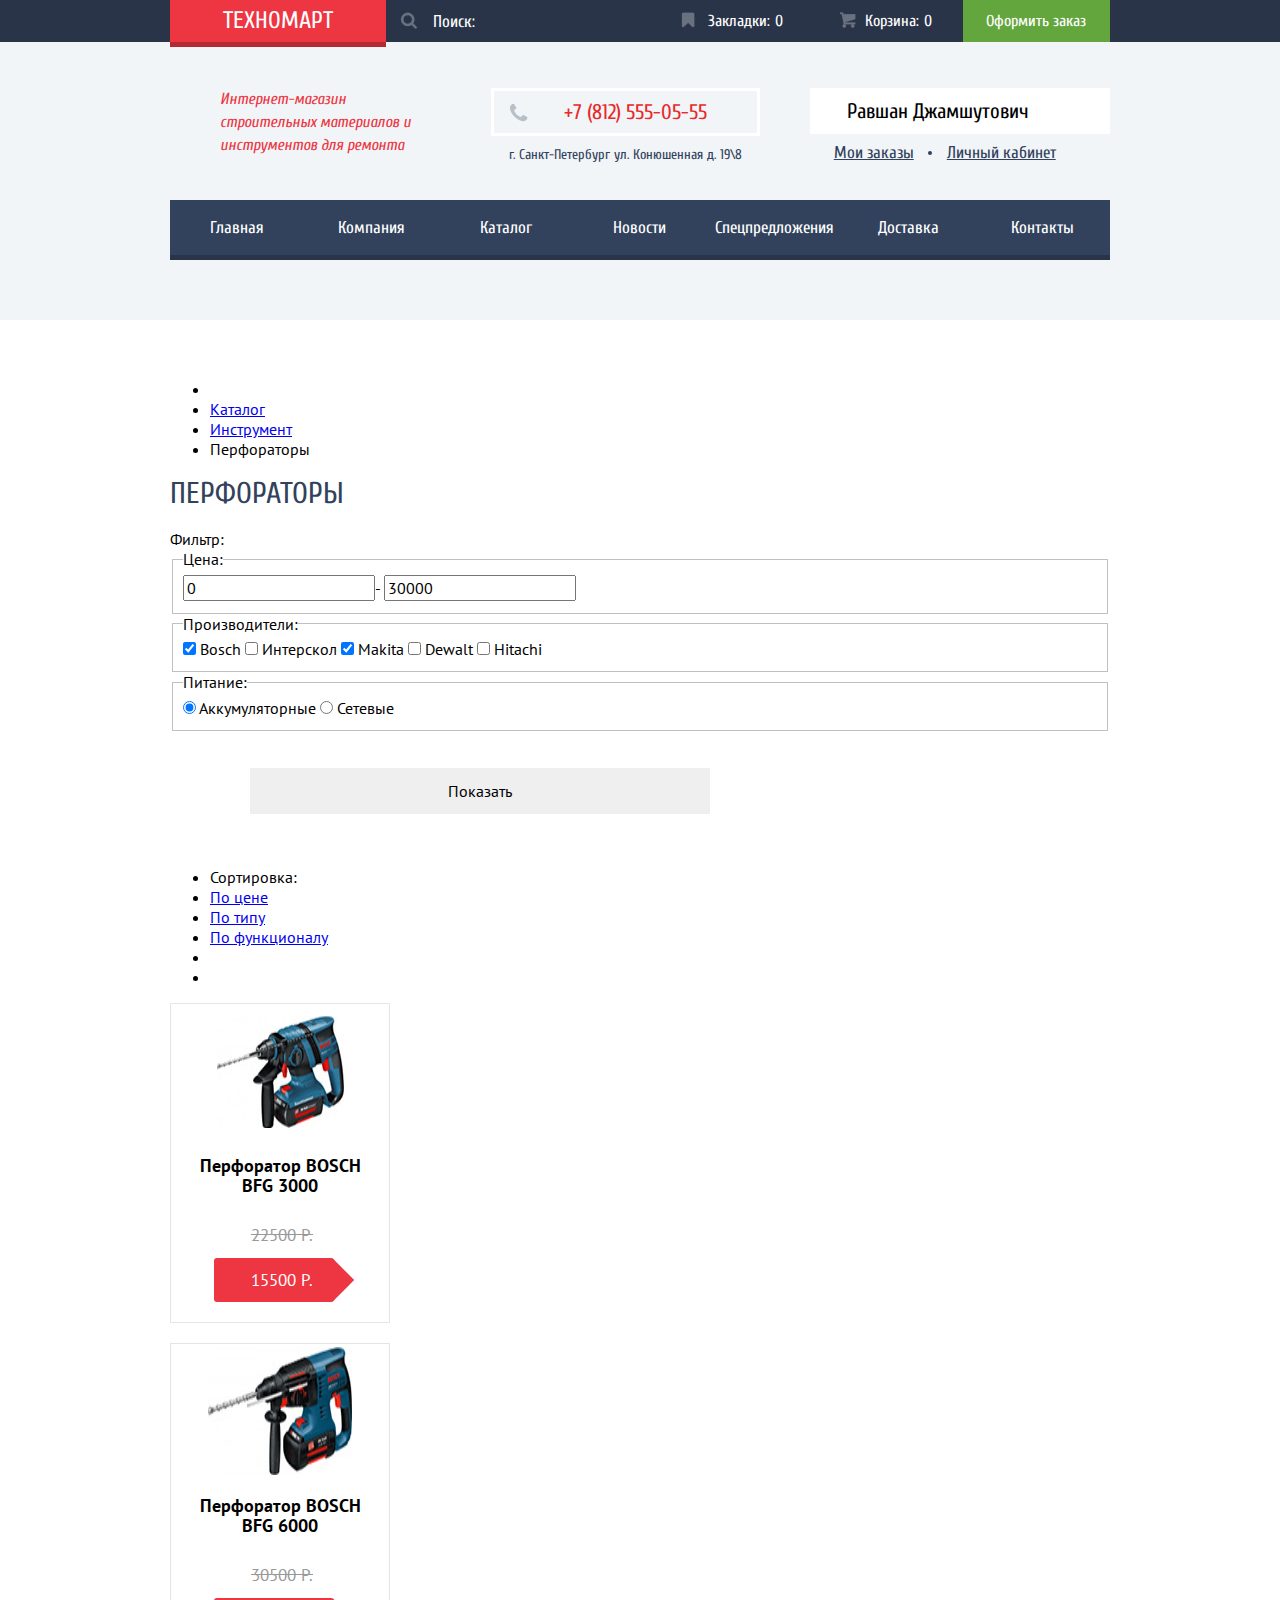
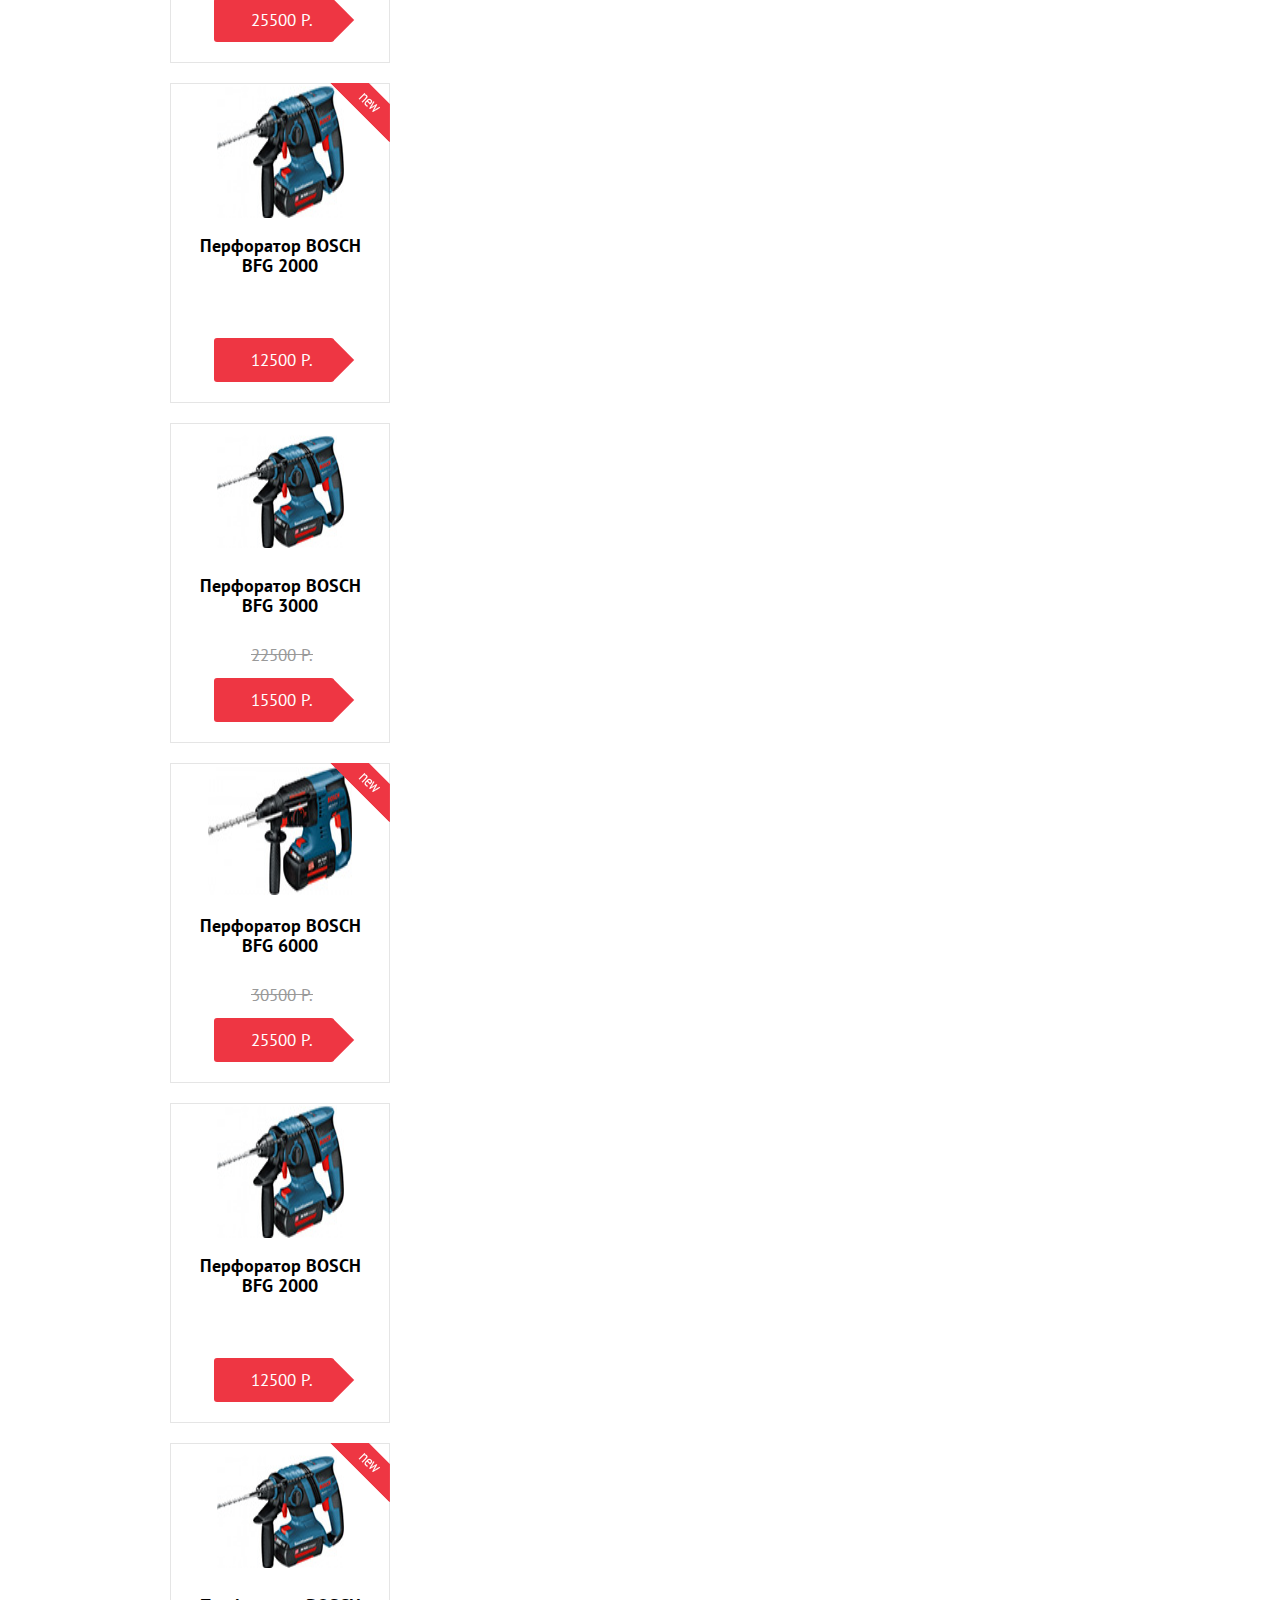
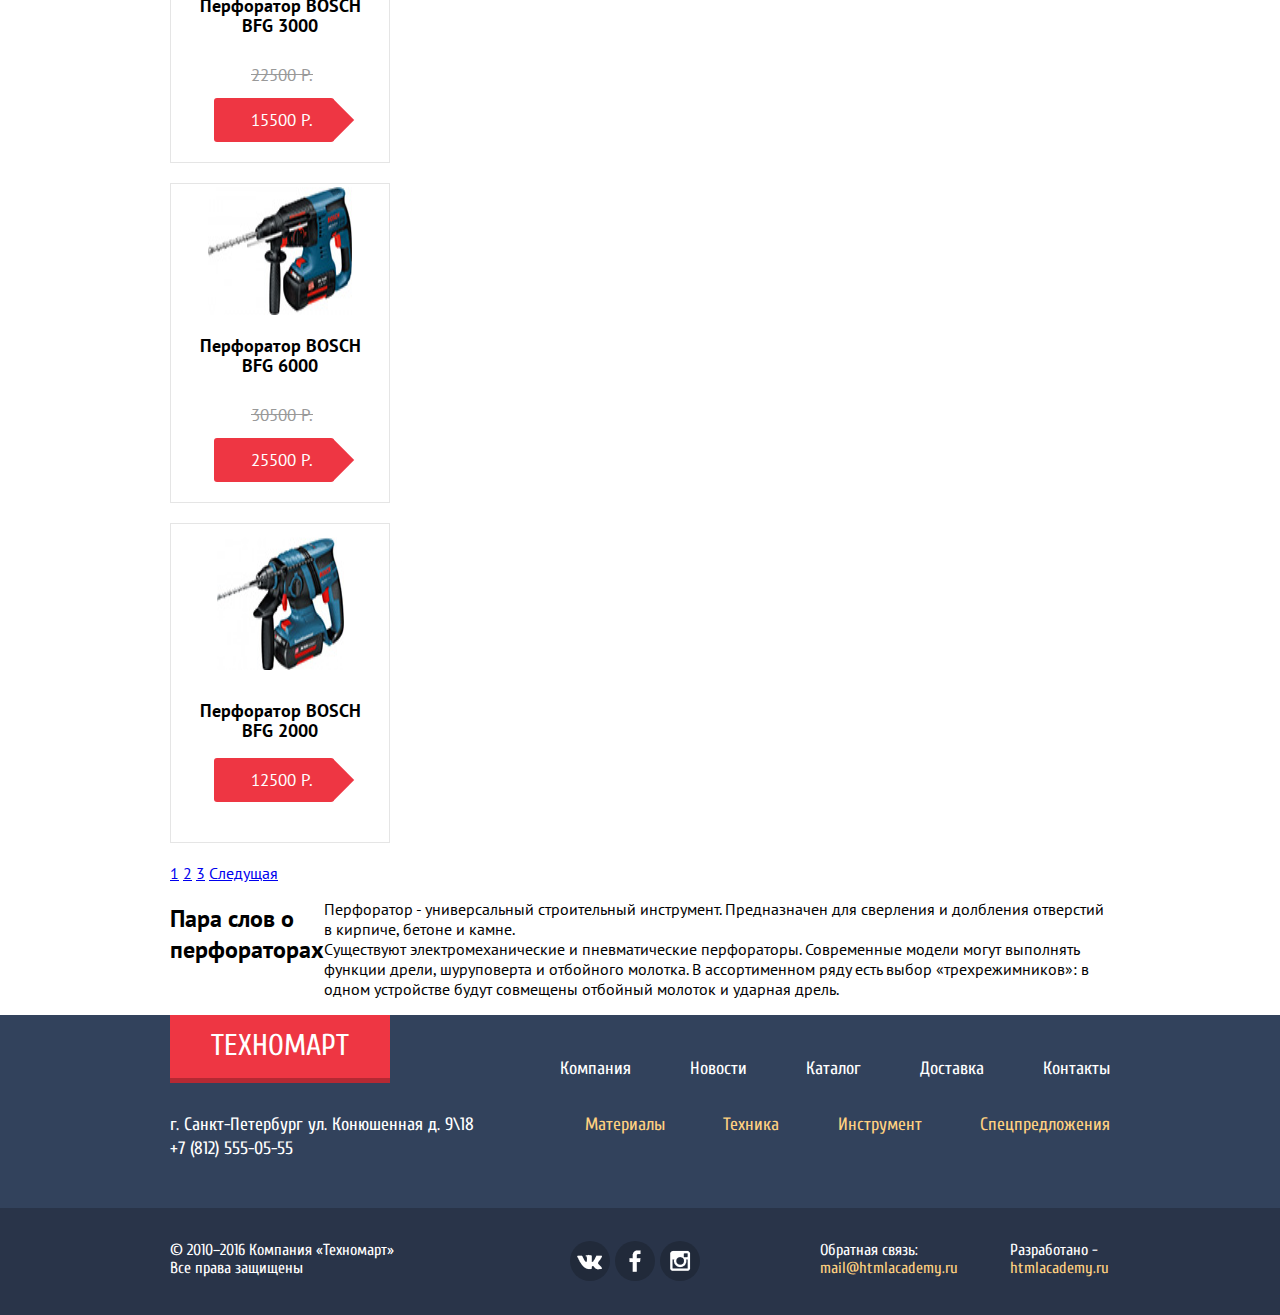
==== catalog.html @ 83dfd4b4 "Сделал галвную" ====
<!DOCTYPE html>
<html lang="ru">
  <head>
    <meta charset="utf-8">
    <title>HTML Academy: Техномарт</title>
    <link href="css/normalize.css" rel="stylesheet">
    <link href="https://fonts.googleapis.com/css?family=Cuprum:400,400i,700|PT+Sans:400,700&subset=cyrillic" rel="stylesheet">
    <link href="css/style.css" rel="stylesheet">
  </head>
  <body>
    <header>
      <section class="header-title">
        <div class="container">
          <div class="shop-logo">
            <a href="#">Техномарт</a>
          </div>
          <form class="search-block" action="https://echo.htmlacademy.ru" method="post">
            <input type="search" name="search" id="search-form" placeholder="Поиск:">
          </form>
            <a href="#" class="header-bookmarks">Закладки:<span>0</span></a>
            <a href="#" class="header-cart">Корзина:<span>0</span></a>
            <a href="#" class="header-checkout">Оформить заказ</a>
        </div>
      </section>
      <section class="header-info">
        <div class="container">
          <div class="header-info-title">
            <p>Интернет-магазин <br> строительных материалов и инструментов для ремонта</p>
          </div>
          <div class="header-contacts">
          <a class="phone" href="#">+7 (812) 555-05-55</a>
          <span class="adress">г. Санкт-Петербург ул. Конюшенная д. 19\8</span>
          </div>
          <div class="entrance-form">
            <div class="user-form">
              <a class="user" href="#">Равшан Джамшутович</a>
              <a class="orders" href="#">Мои заказы</a>
              <a class="cabinet" href="#">Личный кабинет</a>
            </div>
            <a class="exit" href="#"></a>
          </div>
        </div>
      </section>
      <nav class="header-navigation">
        <div class="container">
          <a href="#">Главная</a>
          <a href="#">Компания</a>
          <a href="#">Каталог</a>
          <a href="#">Новости</a>
          <a href="#">Спецпредложения</a>
          <a href="#">Доставка</a>
          <a href="#">Контакты</a>
        </div>
      </nav>
    </header>
    <main class="catalog">
      <div class="container">
        <section class="breadcrumbs">
          <ul>
            <li><a class="bredacrumbs-home" href="#"></a></li>
            <li><a href="#">Каталог</a></li>
            <li><a href="#">Инструмент</a></li>
            <li><a>Перфораторы</a></li>
          </ul>
        </section>
        <h1>Перфораторы</h1>
        <section class="catalog-content">
          <div class="filter">
            <span>Фильтр:</span>
            <form class="filter-form" action="#" method="post">
              <fieldset class="price-filter">
                <legend>Цена:</legend>
                <div class="range-filter">
                  <div class="range-controls">
                    <div class="scale">
                      <div class="bar"></div>
                      <div class="toggle min-toggle"></div>
                      <div class="toggle max-toggle"></div>
                    </div>
                  </div>
                  <div class="price-controls">
                    <input type="text" value="0" class="min-price">-
                    <input type="text" value="30000" class="max-price">
                  </div>
                </div>
              </fieldset>
              <fieldset class="filter-form-vendor">
                <legend>Производители:</legend>
                <input type="checkbox" checked name="vendor" id="bosch" value="bosch">
                <label data-type="checkbox" for="bosch">Bosch</label>
                <input type="checkbox" name="vendor" id="interskol" value="interskol">
                <label data-type="checkbox" for="interskol">Интерскол</label>
                <input type="checkbox" checked name="vendor" id="makita" value="makita">
                <label data-type="checkbox" for="makita">Makita</label>
                <input type="checkbox" name="vendor" id="dewalt" value="dewalt">
                <label data-type="checkbox" for="dewalt">Dewalt</label>
                <input type="checkbox" name="vendor" id="hitachi" value="hitachi">
                <label data-type="checkbox" for="hitachi">Hitachi</label>
              </fieldset>
              <fieldset class="filter-form-power">
                <legend>Питание:</legend>
                <input type="radio" checked name="battery" id="battery" value="battery">
                <label data-type="radio" for="battery">Аккумуляторные</label>
                <input type="radio" name="battery" id="network" value="network">
                <label data-type="radio" for="network">Сетевые</label>
              </fieldset>
                <button type="submit" class="btn-submit">Показать</button>
            </form>
          </div>
          <div class="content-part">
            <ul class="products-filter">
              <li><span>Сортировка:</span></li>
              <li><a class="active" href="#">По цене</a></li>
              <li><a href="#">По типу</a></li>
              <li><a href="#">По функционалу</a></li>
              <li><a class="sort-filter asc active-filter"></a></li>
              <li><a class="sort-filter desc"></a></li>
            </ul>
            <div class="products">
              <article class="product-item">
                <div class="image-wrapper">
                  <img src="img/bfg-3000.jpg" width="127" height="113" alt="Перфоратор BOSCH BFG3000">
                  <div class="product-item-hover">
                    <a class="buy" href="#">Купить</a>
                    <a class="bookmark" href="#">В закладки</a>
                  </div>
                </div>
                <p>Перфоратор BOSCH BFG 3000</p>
                <span class="old-price">22500 р.</span>
                <span class="actual-price">15500 р.</span>
              </article>
              <article class="product-item">
                <div class="image-wrapper">
                  <img src="img/bfg-6000.jpg" width="144" height="128" alt="Перфоратор BOSCH BFG6000">
                  <div class="product-item-hover">
                    <a class="buy" href="#">Купить</a>
                    <a class="bookmark" href="#">В закладки</a>
                  </div>
                </div>
                <p>Перфоратор BOSCH BFG 6000</p>
                <span class="old-price">30500 р.</span>
                <span class="actual-price">25500 р.</span>
              </article>
              <article class="product-item new">
                <div class="image-wrapper">
                  <img src="img/bfg-2000.jpg" width="127" height="133" alt="Перфоратор BOSCH BFG2000">
                  <div class="product-item-hover">
                    <a class="buy" href="#">Купить</a>
                    <a class="bookmark" href="#">В закладки</a>
                  </div>
                </div>
                <p>Перфоратор BOSCH BFG 2000</p>
                <span class="old-price"></span>
                <span class="actual-price">12500 р.</span>
              </article>
              <article class="product-item">
                <div class="image-wrapper">
                  <img src="img/bfg-3000.jpg" width="127" height="113" alt="Перфоратор BOSCH BFG3000">
                  <div class="product-item-hover">
                    <a class="buy" href="#">Купить</a>
                    <a class="bookmark" href="#">В закладки</a>
                  </div>
                </div>
                <p>Перфоратор BOSCH BFG 3000</p>
                <span class="old-price">22500 р.</span>
                <span class="actual-price">15500 р.</span>
              </article>
              <article class="product-item new">
                <div class="image-wrapper">
                  <img src="img/bfg-6000.jpg" width="144" height="128" alt="Перфоратор BOSCH BFG6000">
                  <div class="product-item-hover">
                    <a class="buy" href="#">Купить</a>
                    <a class="bookmark" href="#">В закладки</a>
                  </div>
                </div>
                <p>Перфоратор BOSCH BFG 6000</p>
                <span class="old-price">30500 р.</span>
                <span class="actual-price">25500 р.</span>
              </article>
              <article class="product-item">
                <div class="image-wrapper">
                  <img src="img/bfg-2000.jpg" width="127" height="133" alt="Перфоратор BOSCH BFG2000">
                  <div class="product-item-hover">
                    <a class="buy" href="#">Купить</a>
                    <a class="bookmark" href="#">В закладки</a>
                  </div>
                </div>
                <p>Перфоратор BOSCH BFG 2000</p>
                <span class="old-price"></span>
                <span class="actual-price">12500 р.</span>
              </article>
              <article class="product-item new">
                <div class="image-wrapper">
                  <img src="img/bfg-3000.jpg" width="127" height="113" alt="Перфоратор BOSCH BFG3000">
                  <div class="product-item-hover">
                    <a class="buy" href="#">Купить</a>
                    <a class="bookmark" href="#">В закладки</a>
                  </div>
                </div>
                <p>Перфоратор BOSCH BFG 3000</p>
                <span class="old-price">22500 р.</span>
                <span class="actual-price">15500 р.</span>
              </article>
              <article class="product-item">
                <div class="image-wrapper">
                  <img src="img/bfg-6000.jpg" width="144" height="128" alt="Перфоратор BOSCH BFG6000">
                  <div class="product-item-hover">
                    <a class="buy" href="#">Купить</a>
                    <a class="bookmark" href="#">В закладки</a>
                  </div>
                </div>
                <p>Перфоратор BOSCH BFG 6000</p>
                <span class="old-price">30500 р.</span>
                <span class="actual-price">25500 р.</span>
              </article>
              <article class="product-item">
                <div class="image-wrapper">
                  <img src="img/bfg-2000.jpg" width="127" height="133" alt="Перфоратор BOSCH BFG2000">
                  <div class="product-item-hover">
                    <a class="buy" href="#">Купить</a>
                    <a class="bookmark" href="#">В закладки</a>
                  </div>
                </div>
                <p>Перфоратор BOSCH BFG 2000</p>
                <span class="actual-price">12500 р.</span>
              </article>
            </div>
            <div class="paginator">
              <a href="#" class="page-btn active">1</a>
              <a href="#" class="page-btn">2</a>
              <a href="#" class="page-btn">3</a>
              <a href="#" class="page-btn">Следущая</a>
            </div>
          </div>
        </section>
      </div>
    </main>
    <aside class="perforator-about">
      <div class="container">
        <h2>Пара слов о перфораторах</h2>
        <p>Перфоратор - универсальный строительный инструмент. Предназначен для сверления и долбления отверстий в кирпиче, бетоне и камне.<br>Существуют электромеханические и пневматические перфораторы. Современные модели могут выполнять функции дрели, шуруповерта и отбойного молотка. В ассортименном ряду есть выбор «трехрежимников»: в одном устройстве будут совмещены отбойный молоток и ударная дрель.</p>
      </div>
    </aside>
    <div class="cart-wrapper">
      <div class="cart-wrapper-title">
      <img src="http://placehold.it/150x100" width="150" height="100" alt="Товар добавлен в корзину!">
      <span>Товар добавлен в корзину!</span>
      <a href="#"><img src="http://placehold.it/150x100" width="150" height="100" alt="Закрыть окно"></a>
      </div>
      <div class="cart-wrapper-buttons">
        <a class="cart-checkout" href="#">Оформить заказ</a>
        <a href="#">Продолжить покупки</a>
      </div>
    </div>
    <footer>
      <section class="footer-top">
        <div class="container">
          <div class="footer-top-line">
            <div class="footer-top-logo shop-logo">
              <a href="#">Техномарт</a>
            </div>
            <nav class="footer-nav">
              <div class="footer-nav-list">
                <a class="footer-nav-item" href="#">Компания</a>
                <a class="footer-nav-item" href="#">Новости</a>
                <a class="footer-nav-item" href="#">Каталог</a>
                <a class="footer-nav-item" href="#">Доставка</a>
                <a class="footer-nav-item" href="#">Контакты</a>
              </div>
            </nav>
          </div>
          <div class="footer-top-info">
            <div class="footer-top-info-adress">
              г. Санкт-Петербург ул. Конюшенная д. 9\18<br>+7 (812) 555-05-55
            </div>
            <nav class="footer-top-submenu">
              <div class="footer-top-submenu-list">
                <a class="footer-submenu-item" href="#">Материалы</a>
                <a class="footer-submenu-item" href="#">Техника</a>
                <a class="footer-submenu-item" href="#">Инструмент</a>
                <a class="footer-submenu-item" href="#">Спецпредложения</a>
              </div>
            </nav>
          </div>
        </div>
      </section>
      <section class="footer-bottom">
        <div class="container">
          <div class="footer-bottom-info-wrapper">
            <div class="copyright">
              © 2010–2016 Компания «Техномарт»<br>Все права защищены
            </div>
            <div class="social">
              <a href="http://www.vk.com" class="btn vk-btn"></a>
              <a href="http://www.facebook.com" class="btn fb-btn"></a>
              <a href="http://www.instagram.com" class="btn inst-btn"></a>
            </div>
            <div class="feedback">
              Обратная связь:<br>
              <a href="mailto:mail@htmlacademy.ru">mail@htmlacademy.ru</a>
            </div>
            <div class="developer">
              Разработано -<br>
              <a href="http://www.htmlacademy.ru">htmlacademy.ru</a>
            </div>
          </div>
        </div>
      </section>
    </footer>
  </body>
</html>
---- css/style.css ----
input:focus, textarea:focus {
  outline: none;
}

.new::after {
  position: absolute;
  content: ' ';
  width: 60px;
  height: 59px;
  background-image: url("../img/new-mark.png");
  top: -1px;
  right: -1px;
}

.btn-red {
  border-radius: 3px;
  background-color: #ee3643;
  text-transform: uppercase;
  text-decoration: none;
  font-family: "Cuprum", "Arial", "sans-serif";
  font-size: 14px;
  line-height: 18px;
  color: #ffffff;
}

.btn-red:hover {
  background-color: #ca2c37;
}

.btn-red:active {
  background-color: #ba2732;
}

.container {
  display: flex;
  width: 940px;
  flex-direction: row;
  margin: auto;
  justify-content: flex-start;
}

body {
  font-family: "PT Sans", "Arial", "sans-serif";
  background-color: #ffffff;
  margin: auto;
  width: 100%;
  height: 100%;
  position: relative;
}

header {
  background-color: #f1f5f7;
  font-family: "Cuprum", "Arial", "sans-serif";
  height: 320px;
  color: #ffffff;
  margin-bottom: 59px;
}

.header-title {
  background-color: #293449;
  color: #ffffff;
}

.header-title .container {
  height: 42px;
  margin-bottom: 46px;
  justify-content: flex-start;;
}

.shop-logo {
  display: flex;
  justify-content: center;
  width: 220px;
  background-color: #ee3643;
  text-transform: uppercase;
  align-items: center;
  font-size: 24px;
  line-height: 24px;
  box-shadow: 0 5px 0 #b52933;
}

.shop-logo:hover {
  background-color: #ca2c37;
}

.header-title .search-block {
  width: 270px;
  display: flex;
  align-items: stretch;
  font-size: 17px;
  height: 42px;
}

.header-title .search-block input {
  width: 270px;
  background-color: #293449;
  border: none;
  padding-left: 47px;
  box-shadow: none;
  font-size: 17px;
  font-family: "Cuprum", "Arial", "serif";
  color: #ffffff;
  background-image: url("../img/sprite.png");
  background-repeat: no-repeat;
  background-position: -1px -698px;
}

.search-block input:hover, .header-bookmarks:hover, .header-cart:hover {
  background-color: #212a3a;
}

.search-block input:focus {
  background-color: #ffffff;
  color: #000000;
  outline: none;
  background-image: url("../img/sprite.png");
  background-repeat: no-repeat;
  background-position: -1px -745px;
}

.search-block input:hover {
  background-image: url("../img/sprite.png");
  background-repeat: no-repeat;
  background-position: -1px -792px;
}

.header-title a {
  position: relative;
  padding-top: 12px;
  padding-bottom: 12px;
  text-align: center;
  text-decoration: none;
  color: #ffffff;
}

.header-title a:not(:last-of-type)::before {
  position: absolute;
  content: "";
  background-image: url("../img/sprite.png");
  background-repeat: no-repeat;
  left: 25px;
  opacity: 0.3;
}

.header-title a:not(:last-of-type):hover::before {
  opacity: 1;
}

.header-title a:not(:last-of-type):active::before {
  opacity: 0.5;
}

.header-title a span {
  padding-left: 5px;
}

.header-bookmarks, .header-cart {
  padding-left: 50px;
  padding-right: 30px;
}

.header-bookmarks {
  width: 80px;
}

.header-bookmarks::before {
  width: 14px;
  height: 16px;
  background-position: -15px -173px;
}

.header-cart {
  width: 70px;
}

.header-cart::before {
  width: 17px;
  height: 16px;
  background-position: -15px -127px;
}

.header-checkout {
  cursor: pointer;
  width: 150px;
  background-color: #63a63e;
  color: #ffffff;
}

.header-checkout:hover {
  background-color: #5fbb2d;
}

.header-checkout:active {
  background-color: #518534;
  color: rgba(255, 255, 255, 0.51);
}

.header-bookmarks:active, .header-cart:active {
  background-color: #161d29;
  color: rgba(255, 255, 255, 0.6);
}

.header-info .container {
  height: 112px;
}

.header-info-title {
  width: 300px;
  margin-right: 20px;
}

.header-info-title p {
  margin-left: 50px;
  font-size: 16px;
  line-height: 23px;
  font-style: italic;
  color: #ee3643;
  margin-top: 0;
}

.header-contacts {
  width: 270px;
  display: flex;
  flex-direction: column;
  justify-content: flex-start;
  align-items: center;
  margin-right: 50px;
}

.header-contacts a {
  position: relative;
  text-decoration: none;
  color: #e9292a;
  padding: 12px 50px 12px 70px;
  border: 3px solid #ffffff;
  font-size: 21px;
  line-height: 18px;
  margin-bottom: 10px;
}

.header-contacts a::before {
  position: absolute;
  content: "";
  width: 29px;
  height: 19px;
  left: 15px;
  background-image: url("../img/sprite.png");
  background-repeat: no-repeat;
  background-position: -15px -661px;
}

.header-info .header-contacts span {
  width: 300px;
  color: #32425c;
  font-size: 14px;
  line-height: 17px;
  text-align: center;
}

.entrance-form {
  display: flex;
  justify-content: flex-start;
  align-items: flex-start;
  width: 300px;
  font-size: 21px;
  line-height: 18px;
  text-align: center;
}

.entrance-form .sign-in {
  position: relative;
  width: 50px;
  background-color: #ffffff;
  margin-left: 19px;
  margin-right: 10px;
  text-decoration: none;
  padding:  14px 25px 14px 48px;
  color: #000000;
}

.sign-in::before {
  position: absolute;
  content: "";
  width: 20px;
  height: 17px;
  background-image: url("../img/sprite.png");
  background-repeat: no-repeat;
  left: 15px;
  background-position: -15px -473px;
}

.sign-in:hover::before {
  background-position: -15px -520px;
}

.sign-in:active::before {
  background-position: -15px -473px;
}


.entrance-form .registration {
  width: 150px;
  background-color: #ffffff;
  text-decoration: none;
  padding: 14px 0;
  color: #000000;
}

.entrance-form .user-form {
  display: flex;
  flex-direction: row;
  flex-wrap: wrap;
  width: 255px;
}

.entrance-form .user {
  width: 255px;
  background-color: #ffffff;
  text-decoration: none;
  font-size: 21px;
  line-height: 18px;
  padding: 14px 0;
  margin-bottom: 10px;
  color: #000000;
}

.user-form .orders, .user-form .cabinet {
  width: 50%;
  font-size: 17px;
  line-height: 18px;
  color: #32425c;
  position: relative;
}

.user-form .cabinet::before {
  position: absolute;
  content: '';
  width: 4px;
  height: 4px;
  border-radius: 50%;
  background-color: #32425c;
  top: 40%;
  left: -10px;
}

.entrance-form .exit {
  width: 45px;
  height: 46px;
  background-color: #ffffff;
}

.entrance-form a:hover  {
  color: #ee3643;
}

.user-form .user:hover {
  color: #000000;
}

.entrance-form a:active, .user-form .user:active {
  color: rgba(0, 0, 0, 0.3);
}

.user-form .orders:active, .user-form .cabinet:active {
  color: rgba(50, 66, 92, 0.3);
}

.header-navigation .container {
  height: 55px;
  background-color: #32425c;
  box-shadow: 0 5px 0 #293449;
  align-items: stretch;
}

.header-navigation a{
  text-decoration: none;
  width: inherit;
  color: #ffffff;
  text-align: center;
  font-size: 17px;
  line-height: 17px;
  padding: 19px 0;
}

.header-navigation a:hover{
  background-color: #293449;
}

.header-navigation a:active{
  background-color: #1d2739;
  box-shadow: 0 5px 0 #1d2739;
  color: #ffffff;
  color: rgba(255, 255, 255, 0.5);
}

.item-in-cart, .make-bookmark {
  background-color: #ee3643;
  color: #ffffff;
}

main .container {
  display: block;
}

.categories {
  height: 409px;
  margin-bottom: 54px;
}

.categories-top-line {
  display: flex;
  margin-bottom: 20px;
  justify-content: space-between;
}

.categories-bottom-line {
  display: flex;
  height: 266px;
}

.category-box {
  position: relative;
  display: flex;
  flex-direction: row;
  width: 300px;
  height: 123px;
  align-items: flex-start;
  justify-content: flex-start;
}

.category-box-info {
  display: flex;
  flex-direction: column;
}

.category-box-logo {
  display: flex;
  justify-content: center;
  align-items: center;
  width: 140px;
  height: 123px;
}

.slider-wrapper {
  display: block;
  width: 620px;
  height: 266px;
  overflow: hidden;
  margin-right: 20px;
  position: relative;
}

.slider-wrapper input {
  display: none;
}
.slider-wrapper .slider-control, .slider-wrapper .slider-dot {
  position: absolute;
    z-index: 10;
}

.slider-wrapper .slider-control:hover, .slider-wrapper .slider-dot:hover {
  cursor: pointer;
}

.slider-wrapper .slider-dot {
  right: 295px;
  width: 6px;
  height: 6px;
  border: 2px solid #ffffff;
  border-radius: 50%;
  background-color: #ffffff;
  bottom: 36px;

}

 .slider-dot-1 {
  left: 295px;
}

 .slider-dot-2 {
  right: 295px;
}

.slider-wrapper .slider-control {
  border-bottom: 4px solid #ffffff;
  border-left: 4px solid #ffffff;
  border-radius: 3px;
  border-top: 4px solid transparent;
  border-right: 4px solid transparent;
  width: 30px;
  height: 30px;
}

.slider-control-left {
  transform: rotate(45deg);
  left: 20px;
  top: 45%;
}

.slider-control-right {
  transform: rotate(225deg);
  right: 20px;
  top: 45%;
}


#slide-btn1:checked ~ .slider-dot[for="slide-btn1"],
#slide-btn2:checked ~ .slider-dot[for="slide-btn2"] {
  background-color: #ee3643;
}

#slide-btn1:checked ~ .slider-inner .slider-slides {
  transform: translate(0);
}

#slide-btn2:checked ~ .slider-inner .slider-slides {
  transform: translate(-620px);
}

.sider-inner {
  overflow: hidden;
}

.slider-slides {
  width: 1240px;
  height: 266px;
  transition: transform 0.8s ease;
}

.slide-1 {
  float: left;
  background-image: url("../img/slider-1.jpg");
  width: 620px;
  height: 266px;
}

.slide-2 {
  float: left;
  background-image: url("../img/slider-2.jpg");
  width: 620px;
  height: 266px;
}

.slider-header {
  display: flex;
  flex-direction: column;
  align-items: flex-start;
  height: 105px;
  margin-bottom: 100px;
}

.slider-header span  {
  margin-left: 25px;
  font-size: 18px;
  line-height: 24px;
  color: #ffffff;
}

.slider-header .category-box-title {
  font-family: "Cuprum", "Arial", "sans-serif";
  font-size: 36px;
  font-weight: bold;
  line-height: 30px;
  text-transform: uppercase;
  color: #ffffff;
  margin-top: 27px;
  margin-bottom: 8px;
}

.slider-wrapper a {
  margin-left: 25px;
  padding: 14px 50px;
  border-radius: 3px;
  background-color: #ee3643;
  text-transform: uppercase;
  text-decoration: none;
  font-family: "Cuprum", "Arial", "sans-serif";
  font-size: 14px;
  line-height: 18px;
  color: #ffffff;
}

.category-box-right {
  display: flex;
  flex-direction: column;
  justify-content: space-between;
  width: 300px;
  height: 266px;
}

.materials, .delivery {
  background-color: #f6b22d;
}

.instrument {
  background-color: #4aafde;
}

.technics {
  background-color: #cc79d1;
}

.sale {
  background-color: #85d179;
}

.category-box span {
  font-family: "Cuprum", "Arial", "sans-serif";
  font-size: 24px;
  font-weight: bold;
  margin-top: 18px;
  margin-bottom: 10px;
  margin-left: 22px;
  color: #ffffff;

}

.category-box a {
  font-family: "Cuprum", "Arial", "sans-serif";
  font-size: 14px;
  margin-left: 24px;
  text-decoration: none;
  text-transform: uppercase;
  padding: 14px 0;
  width: 136px;
  text-align: center;
  margin-bottom: 25px;
  border-radius: 3px;
  background-color: rgba(0, 0, 0, 0.1);
  color: #ffffff;
}

.category-box a:hover {
  background-color: rgba(0, 0, 0, 0.2);
}

.category-box a:active {
  background-color: rgba(0, 0, 0, 0.3);
}

.popular-products-title, .popular-vendors-title {
  display: flex;
  align-items: center;
  justify-content: space-between;
  width: 940px;
  height: 90px;
  margin-bottom: 20px;
  background-color: #f7f3ec;
}

.popular-products-title span, .popular-vendors-title span {
  margin-left: 30px;
}

.popular-products-title a, .popular-vendors-title a {
  width: 253px;
  text-align: center;
  padding: 14px 0;
  margin-right: 24px;
}

.popular-vendors-wrapper, .popular-products-wrapper {
  display: flex;
  flex-direction: row;
  justify-content: flex-start;
  align-content: flex-start;
  flex-wrap: wrap;
  width: 940px;
  margin-top: 20px;
}

.product-item {
  position: relative;
  display: flex;
  flex-direction: column;
  align-items: center;
  justify-content: flex-start;
  width: 218px;
  height: 318px;
  border: 1px solid #e5e5e5;
  margin-bottom: 20px;
  margin-right: 20px;
}

.product-item:nth-child(4n) {
  margin-right: 0;
}

.product-item:hover, .vendor-logo:hover {
  box-shadow: 0 10px 25px 0 rgba(0, 0, 0, 0.5);
}

.vendor-logo:active {
  box-shadow: 0 4px 10px 0 rgba(0, 0, 0, 0.5);
}
.vendor-logo:active img {
  opacity: 0.3;
}

.product-item .image-wrapper {
  display: flex;
  flex-direction: column;
  width: 100%;
  height: 159px;
  justify-content: center;
  align-items: center;
}

.product-item-hover {
  display: none;
  flex-direction: column;
  justify-content: flex-start;
  align-items: center;
  height: 83px;
  width: 135px;
  margin-top: 25px;
}

.product-item:hover img {
  display: none;
}

.product-item:hover .product-item-hover {
  display: flex;
}

.product-item-hover a {
  text-align: center;
  text-decoration: none;
  text-transform: uppercase;
  font-size: 14px;
  font-family: "Cuprum", "Arial", "sans-serif";
  border-radius: 3px;
}

.product-item .buy {
  width: 100%;
  background-color: #63a63e;
  color: #ffffff;
  padding-top: 12px;
  padding-bottom: 12px;
  margin-bottom: 8px;
  box-shadow: inset 0 -3px 0 0 #367315;
}

.product-item .bookmark {
  width: 129px;
  background-color: #ffffff;
  color: #32425c;
  padding-top: 9px;
  padding-bottom: 9px;
  border: 3px solid #63a63e;
}

.product-item .buy:hover {
  background-color: #5fbb2d;
}

.product-item .bookmark:hover{
  border-color: #32425c;
}

.product-item .buy:active {
  background-color: #518534;
  box-shadow: none;
}

.product-item .bookmark:active{
  opacity: 0.3;
}

.product-item p {
  height: 39px;
  width: 180px;
  font-family: "PT Sans", "Arial", "sans-serif";
  font-weight: bold;
  font-size: 18px;
  line-height: 20px;
  color: #00000;
  text-align: center;
}

.product-item span {
  padding: 13px 21px 13px 37px;
  font-family: "PT Sans", "Arial", "sans-serif";
  font-size: 17px;
  line-height: 18px;
  align-self: flex-start;
  margin-left: 43px;
  text-transform: uppercase;
  cursor: pointer;
}

.product-item .old-price {
  height: 22px;
  color: #999999;
  text-decoration: line-through;
}

.product-item .actual-price {
  margin-bottom: 20px;
  position: relative;
  background-color: #ee3643;
  border-radius: 3px;
  color: #ffffff;
}

.product-item .actual-price:after{
  position: absolute;
  content: ' ';
  top: 15%;
  right: -14px;
  width: 30px;
  height: 30px;
  background-color: #ee3643;
  transform: rotate(45deg);
}

.popular-vendors-wrapper {
  margin-bottom: 65px;
}

.popular-vendors .vendor-logo {
  display: flex;
  width: 218px;
  height: 143px;
  border: 1px solid #e5e5e5;
  margin-right: 20px;
  margin-bottom: 20px;
}

.vendor-logo a {
  display: flex;
  align-items: center;
  justify-content: center;
  width: 100%;
  height: 100%;
}

.popular-vendors .vendor-logo:nth-child(4n) {
  margin-right: 0;
}

.services {
  background-color: #f2f6f8;
  height: 522px;
}

.services .container {
  display: block;
}

.services-info {
  display: flex;
  flex-direction: column;
  height: 239px;
  width: 100%;
}

.services-info .services-title {
  display: block;
  font-family: "Cuprum", "Arial", "sans-serif";
  font-size: 30px;
  text-transform: uppercase;
  line-height: 24px;
  padding-top: 67px;
  padding-bottom: 36px;
}

.services-info p {
  display: block;
  font-family: "PT Sans", "Arial", "sans-serif";
  font-size: 13px;
  line-height: 24px;
  margin-top: 0;
  margin-bottom: 26px;
  width: 400px;
}

.services-tabs {
  position: relative;

}

.services-tabs .services-tabs-controls {
  display: flex;

  flex-direction: column;
  flex-wrap: wrap;
  width: 940px;
  height: 282px;
}

.services-tabs::after {
  position: absolute;
  content: ' ';
  top: -25px;
  left: 230px;
  width: 10px;
  height: 272px;
  background-image: url("../img/vertical-shadow-line.png");
}
.services-tabs input, .tab-content {
  display: none;
}

.services-tabs label {
  padding: 20px 0 20px 14px;
  position: relative;
  list-style-type: none;
  font-family: "Cuprum", "Arial", "sans-serif";
  font-weight: bold;
  font-size: 21px;
  line-height: 30px;
  color: #ffffff;
  width: 226px;
  background-color: #32425c;
}
.services-tabs label:not(:last-of-type) {
  margin-bottom: 2px;
}

.services-tabs label:not(:last-of-type)::after {
  position: absolute;
  content: ' ';
  bottom: -2px;
  left: 0;
  width: 240px;
  height: 2px;
  background-image: url("../img/horizontal-border.jpg");
}

.services-tabs label:hover {
cursor: pointer;
background-color: #293449;
}

#tab-delivery:checked ~ label[for="tab-delivery"],
#tab-warranty:checked ~ label[for="tab-warranty"],
#tab-credit:checked ~ label[for="tab-credit"] {
  cursor: pointer;
  background-color: #ffffff;
  color: #32425c;
}

#tab-delivery:checked ~ .delivery-tab,
#tab-warranty:checked ~ .warranty-tab,
#tab-credit:checked ~ .credit-tab {
  display: flex;
  flex-direction: column;
  position: relative;
  height: 284px;
  width: 620px;
  margin-left: 80px;
}

.tab-content span {
  font-family: "Cuprum", "Arial", "sans-serif";
  font-size: 36px;
  line-height: 24px;
  color: #32425c;
  text-transform: uppercase;
  margin-bottom: 32px;
}

.tab-content p {
  font-family: "PT Sans", "Arial", "sans-serif";
  font-size:  13px;
  line-height: 24px;
}

.tab-content::after {
  position: absolute;
  content: ' ';
  right: -10px;
  top: 0;
}

.delivery-tab::after {
  background-image: url("../img/delivery-car.png");
  width: 468px;
  height: 261px;
}

.warranty-tab::after {
  background-image: url("../img/gurantee-medal.png");
  width: 389px;
  height: 283px;
}

.credit-tab::after {
  background-image: url("../img/credit.png");
  width: 465px;
  height: 285px;
}

.credit-tab a {
  padding: 14px 0;
  width: 195px;
  text-align: center;
  margin-top: 32px;
}

.about-us .container {
  display: flex;
  flex-direction: row;
  align-items: flex-start;
  margin-top: 78px;
  margin-bottom: 87px;
  min-height: 378px;
}

.about-company {
  width: 560px;
  margin-right: 80px;
  display: flex;
  flex-direction: column;
  justify-content: flex-start;
  align-items: flex-start;
}

.contacts {
  width: 300px;
  display: flex;
  flex-direction: column;
  justify-content: flex-start;
  align-items: flex-start;
}

.about-company span, .contacts span {
  font-family: "Cuprum", "Arial", "sans-serif";
  font-size:  30px;
  line-height: 30px;
  text-transform: uppercase;
  margin-bottom: 35px;
}

.about-company p, .contacts p {
  font-family: "PT Sans", "Arial", "sans-serif";
  font-size:  13px;
  line-height: 24px;
  margin-bottom: 35px;
  margin-top: 0;
}

.about-company p:last-of-type {
  margin-bottom: 26px;
}

.about-company ul {
  margin-top: 0;
  list-style: none;
  padding-left: 0;
  font-family: "Cuprum", "Arial", "sans-serif";
  font-size: 18px;
  line-height: 18px;
  margin-bottom: 33px;
}

.about-company li {
  position: relative;
  padding-left: 35px;
}

.about-company li:not(:last-of-type) {
  margin-bottom: 17px;
}

.about-company li::before {
  position: absolute;
  content: ' ';
  top: 50%;
  left: 0;
  width: 25px;
  height: 2px;
  background-color: #fb565a;
}

.about-us .about-company-btn {
  width: 220px;
  padding: 13px 0;
  text-align: center;
  margin-top: 0;
}

.contacts .map {
  margin-bottom: 38px;
  height: 158px;
}

.map label:hover, .feedback-btn:hover, .close-cross:hover {
  cursor: pointer;
}

.contacts .feedback-btn{
  align-self: stretch;
  padding: 13px 0;
  text-align: center;
}

input[name="write-us"], input[name="interactive-map"] {
  display: none;
}

#feedback-btn:checked ~ .feedback-wrapper {
  display: block;
  position: fixed;
  width: 620px;
  height: 430px;
  top: 0;
  right: 0;
  bottom: 0;
  left: 0;
  margin: auto;
}

.feedback-wrapper {
  box-shadow: 0 20px 40px 0 rgba(0, 0, 0, 0.75),
              0 13px 0 0 #ee3643 inset;
  background-color: #ffffff;
  z-index: 99;
}

.feedback-wrapper form {
  width: 620px;
  display: flex;
  flex-direction: column;
  margin-top: 54px;

}

.feedback-wrapper .form-top-line, .feedback-wrapper .form-bottom-line {
  display: flex;
  flex-wrap: wrap;
  width: 460px;
  margin: 0 80px 0 80px;
}

.feedback-wrapper form label {
  font-family: "Cuprum", "Arial", "sans-serif";
  font-size: 18px;
  line-height: 18px;
  padding-bottom: 10px;
}

.feedback-wrapper input, .feedback-wrapper textarea {
  border: 2px solid #dcd7de;
  border-radius: 3px;
  box-shadow: none;
}

.form-top-line label {
  width: 220px;
}

.form-top-line input:not(:last-of-type),
.form-top-line label:not(:last-of-type) {
  margin-right: 20px;
}

.form-top-line input {
  height: 38px;
  width: 204px;
  margin-bottom: 20px;
  font-family: "PT Sans", "Arial", "sans-serif";
  font-size: 13px;
  line-height: 18px;
  padding-left: 10px;
}

.feedback-wrapper textarea {
  min-height: 104px;
  font-family: "PT Sans", "Arial", "sans-serif";
  font-size: 13px;
  line-height: 18px;
  padding-top: 10px;
  padding: 10px;
  margin-bottom: 38px;
}

.form-bottom-line textarea, .form-bottom-line label {
  width: 100%;
}

form .button-area {
  width: 100%;
  height: 112px;
  background-color: #f1f1f1;
}

form button {
  margin: 37px 80px 37px 80px;
  width: 460px;
  border: none;
  padding: 13px 0;
}

#interactive-map:checked ~ .map-wrapper {
  display: block;
  position: fixed;
  width: 940px;
  height: 446px;
  top: 0;
  right: 0;
  bottom: 0;
  left: 0;
  margin: auto;
}

.map-wrapper {
  box-shadow: 0 0 16px 8px rgba(0, 0, 0, 0.5);
  z-index: 99;
}

.close-cross {
  position: absolute;
  top: 10px;
  right: 10px;
  width: 21px;
  height: 21px;
  background-image: url("../img/sprite.png");
  background-position: -5px -1034px;
}

.feedback-wrapper .close-cross {
  top: 16px;
}

footer {
  background-color: #32425c;
  font-family: "Cuprum", "Arial", "sans-serif";
  color: #ffffff;
  height: 300px;
  font-size: 18px;
  line-height: 24px;
}

.footer-top .container {
  height: 193px;
  flex-wrap: wrap;
  align-items: flex-start;
}

.footer-top-line {
  display: flex;
  height: 63px;
}

.footer-top-logo a {
  font-size: 30px;
  line-height: 30px;
  text-decoration: none;
  text-align: center;
  color: #ffffff;
  padding: 17px 0;
}

.footer-nav-list {
  display: flex;
  justify-content: space-between;
  width: 550px;
  margin-left: 170px;
}

.footer-nav-list a {
  margin-top: 42px;
  text-decoration: none;
  color: #ffffff;
}

.footer-top-info {
  display: flex;
  margin-top: 35px;
  height: 95px;
}

.footer-top-info-adress {
  width: 415px;
}

.footer-top-submenu-list {
  display: flex;
  justify-content: space-between;
  width: 525px;
}

.footer-top-submenu-list a {
  text-decoration: none;
  color: #ffd180;
}

.footer-nav-list a:hover, .footer-top-submenu-list a:hover {
  text-decoration: underline;
}

.footer-nav-list a:active {
  text-decoration: none;
  color: rgba(255, 255, 255, 0.5);
}

.footer-top-submenu-list a:active {
  text-decoration: none;
  color: rgba(255, 209, 128, 0.5);
}

.footer-bottom {
  background-color: #293449;
  height: 107px;
  font-size: 16px;
  line-height: 18px;
}

.footer-bottom .container {
  align-items: center;
  height: 100%;
}

.footer-bottom-info-wrapper {
  display: flex;
}

.footer-bottom .copyright {
  display: flex;
  width: 250px;
  margin-right: 150px;
}

.footer-bottom .social {
  display: flex;
  width: 150px;
  margin-right: 100px;
}

.footer-bottom .social a {
  width: 40px;
  height: 40px;
  background-color: #212a3a;
  border-radius: 50%;
  margin-right:5px;
  background-image: url("../img/sprite.png");
  background-repeat: no-repeat;
}

.social .vk-btn {
  background-position: -8px -985px;
}

.social .fb-btn {
  background-position: -1px -66px;
}

.social .inst-btn {
  background-position: -5px -938px;
}

.footer-bottom .social a:hover, .footer-bottom .social a:active {
  background-color: #ee3643;
}

.footer-bottom .feedback, .footer-bottom .developer {
  width: 150px;
}

.footer-bottom .developer {
  padding-left: 40px;
}

.footer-bottom .feedback a, .footer-bottom .developer a {
  text-decoration: none;
  color: #ffd180;
}

.footer-bottom .feedback a:hover, .footer-bottom .developer a:hover {
  text-decoration: underline;
}

.footer-bottom .feedback a:active, .footer-bottom .developer a:active {
  text-decoration: none;
  color: #ee3643;
}

.feedback-wrapper, .map-wrapper, .cart-wrapper {
  display: none;
}

h1, .popular {
  font-family: "Cuprum", "Arial", "sans-serif";
  font-size: 30px;
  font-weight: normal;
  line-height: 30px;
  color: #32425c;
  text-transform: uppercase;
}
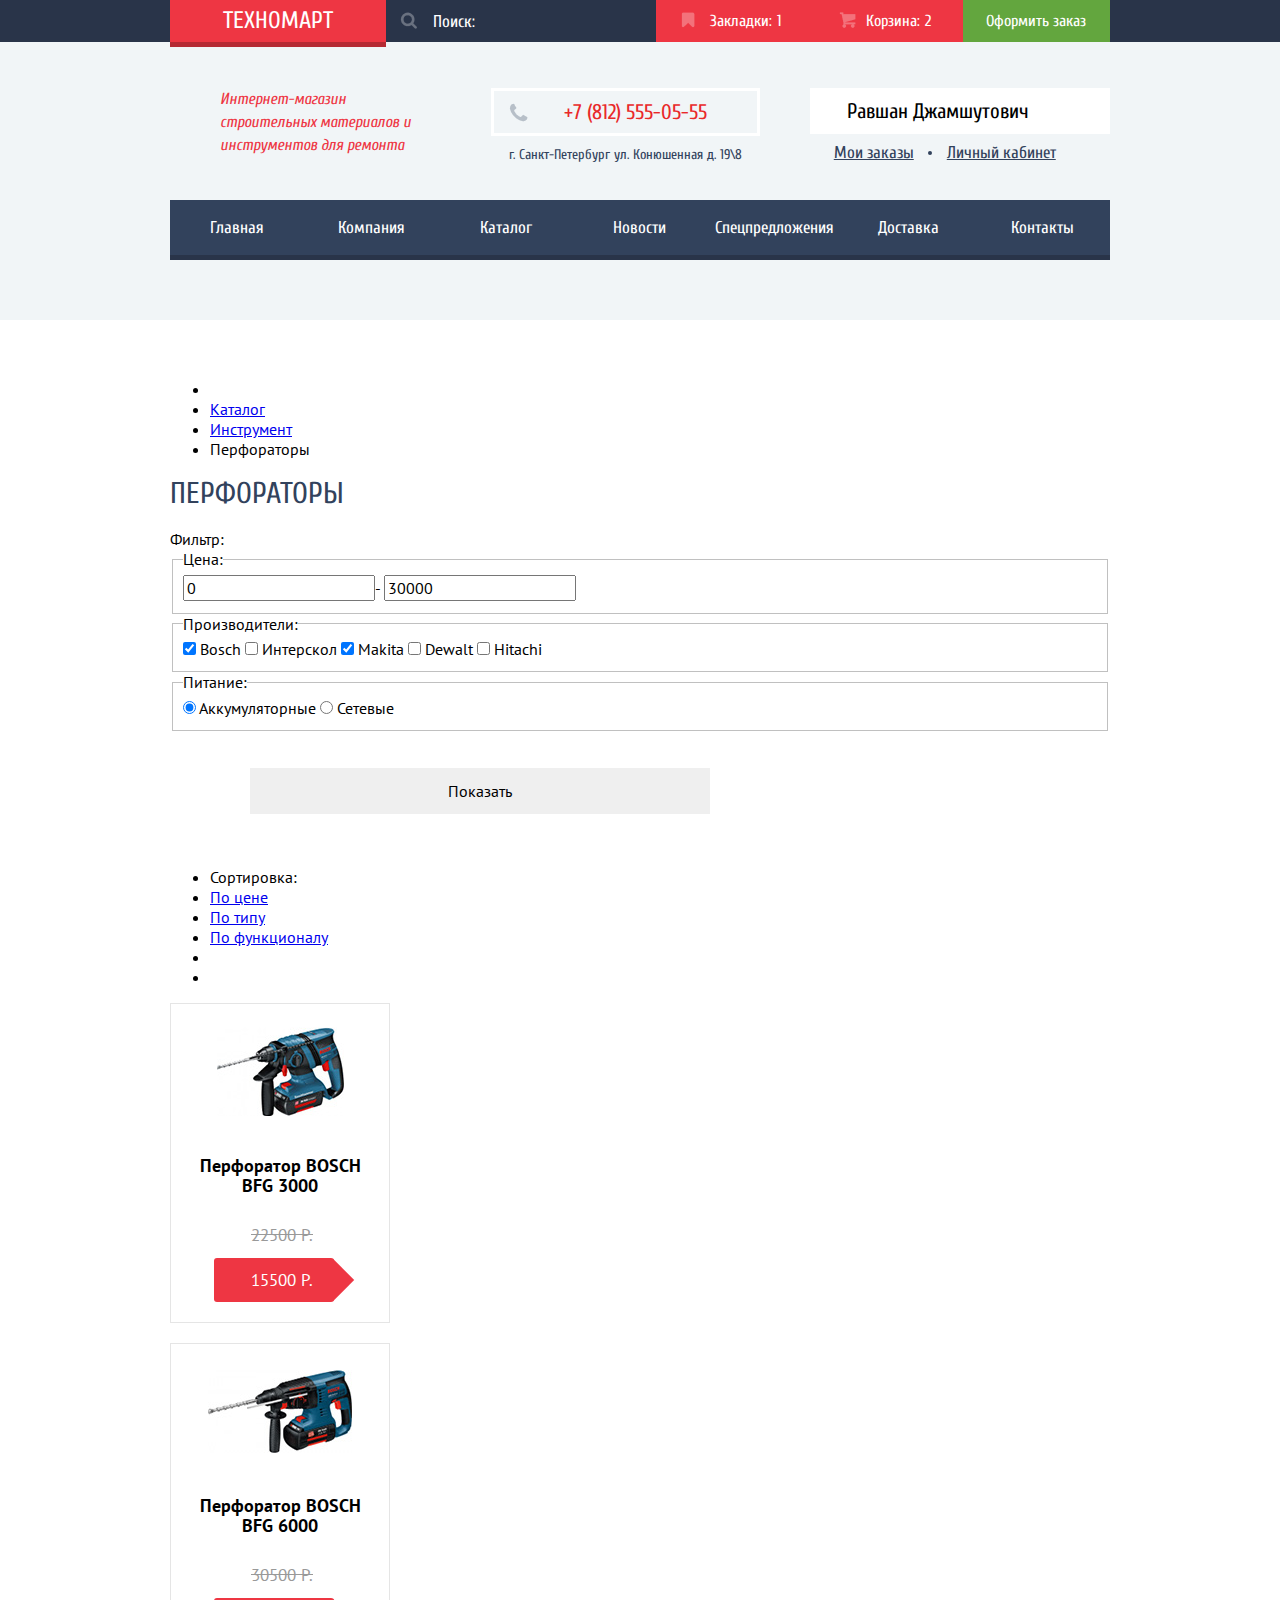
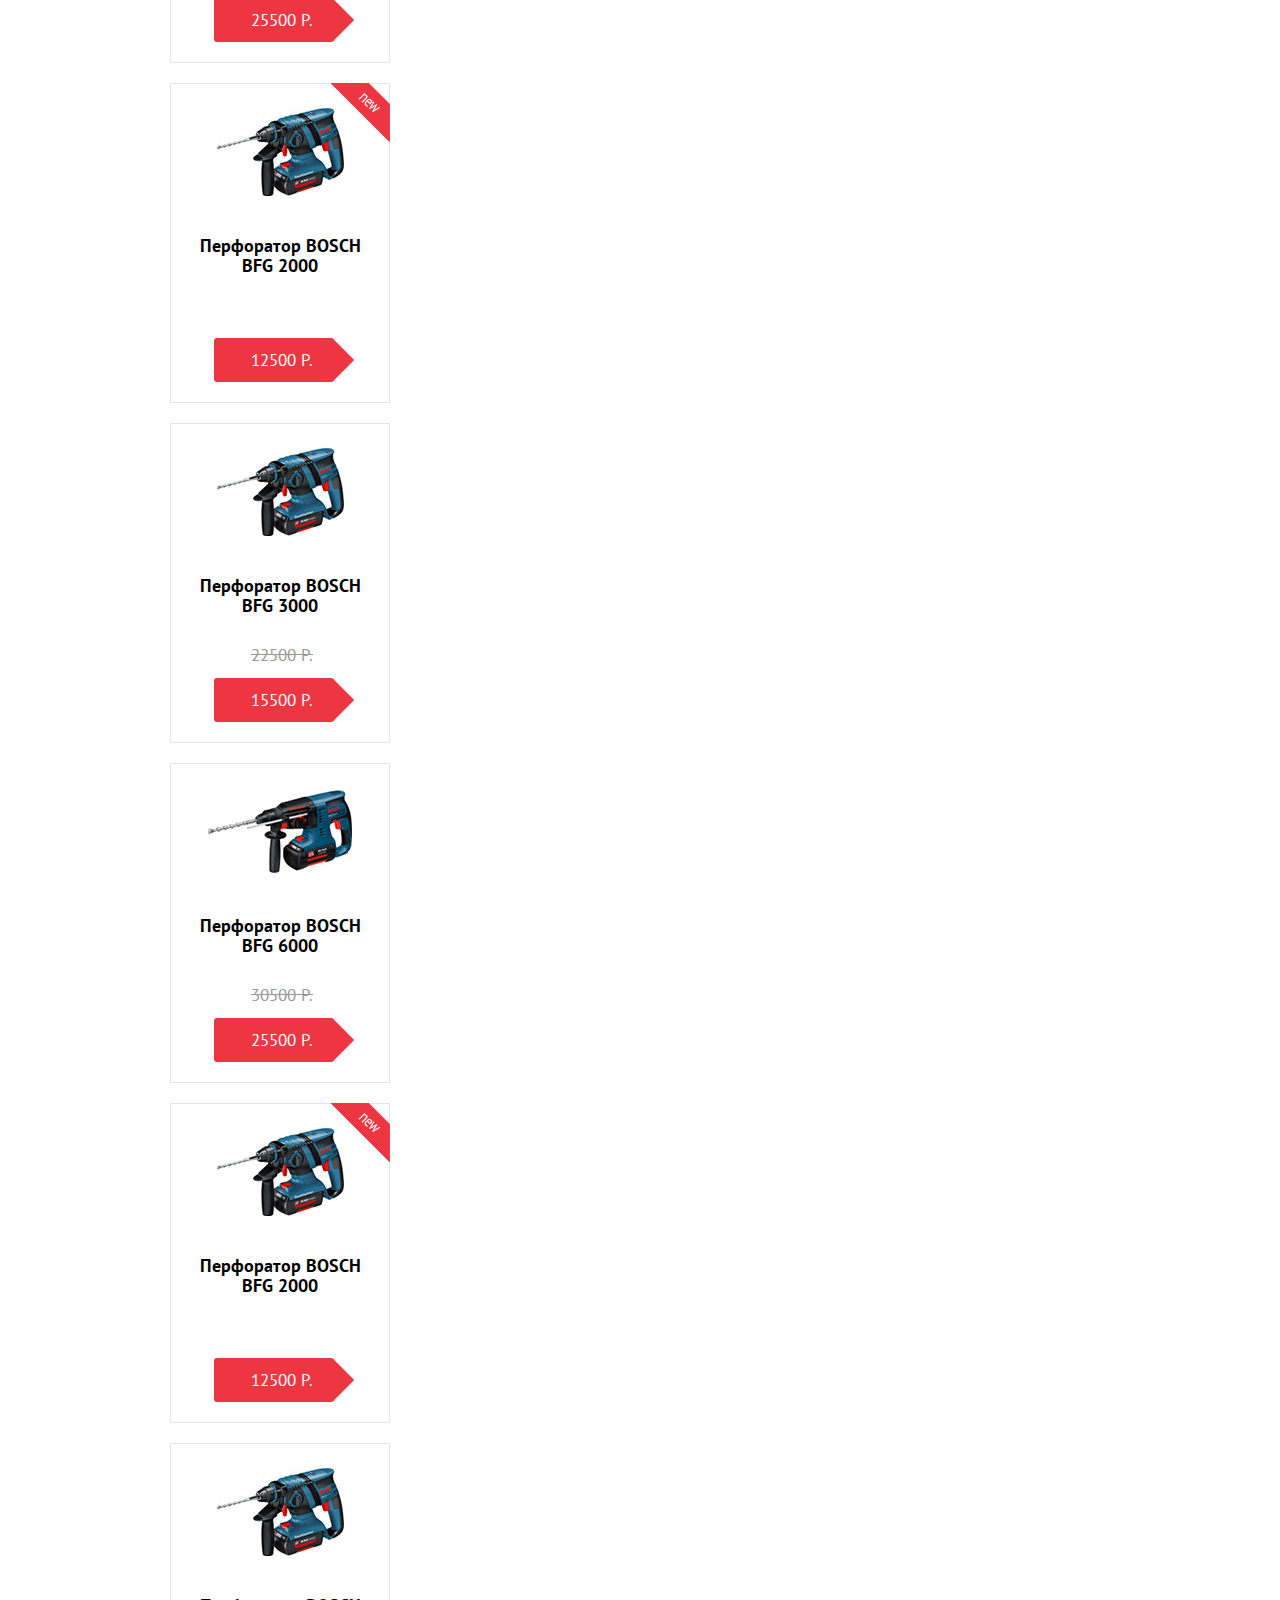
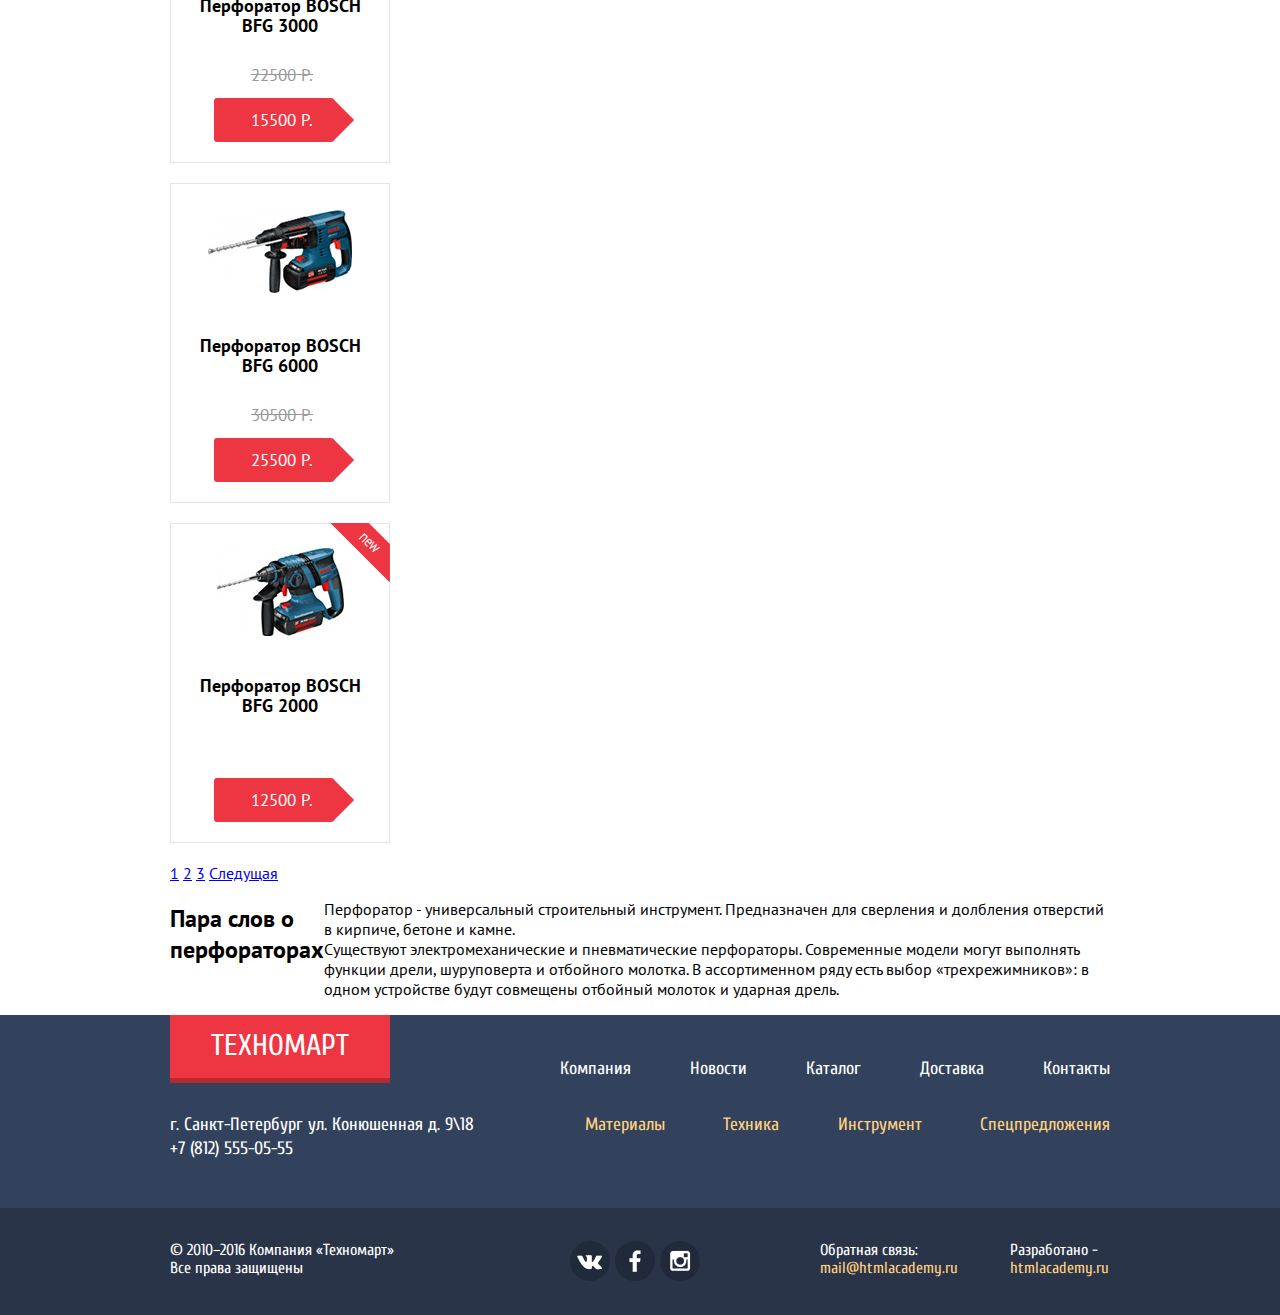
==== commit f32312f3: "Сделал главную страницу" ====
--- a/catalog.html
+++ b/catalog.html
@@ -17,8 +17,8 @@
           <form class="search-block" action="https://echo.htmlacademy.ru" method="post">
             <input type="search" name="search" id="search-form" placeholder="Поиск:">
           </form>
-            <a href="#" class="header-bookmarks">Закладки:<span>0</span></a>
-            <a href="#" class="header-cart">Корзина:<span>0</span></a>
+          <a href="#" class="header-bookmarks make-bookmark">Закладки:<span>1</span></a>
+        <a href="#" class="header-cart item-in-cart">Корзина:<span>2</span></a>
             <a href="#" class="header-checkout">Оформить заказ</a>
         </div>
       </section>
@@ -119,10 +119,10 @@
             <div class="products">
               <article class="product-item">
                 <div class="image-wrapper">
-                  <img src="img/bfg-3000.jpg" width="127" height="113" alt="Перфоратор BOSCH BFG3000">
-                  <div class="product-item-hover">
-                    <a class="buy" href="#">Купить</a>
-                    <a class="bookmark" href="#">В закладки</a>
+                  <img src="img/bfg-3000.jpg" width="127" height="89" alt="Перфоратор BOSCH BFG 3000">
+                  <div class="product-item-hover">
+                    <label for="item-in-cart" class="buy active-btn">Купить</label>
+                    <label for="new-bookmark" class="bookmark active-btn">В закладки</label>
                   </div>
                 </div>
                 <p>Перфоратор BOSCH BFG 3000</p>
@@ -131,10 +131,10 @@
               </article>
               <article class="product-item">
                 <div class="image-wrapper">
-                  <img src="img/bfg-6000.jpg" width="144" height="128" alt="Перфоратор BOSCH BFG6000">
-                  <div class="product-item-hover">
-                    <a class="buy" href="#">Купить</a>
-                    <a class="bookmark" href="#">В закладки</a>
+                  <img src="img/bfg-6000.jpg" width="144" height="83" alt="Перфоратор BOSCH BFG 6000">
+                  <div class="product-item-hover">
+                    <label for="item-in-cart" class="buy">Купить</label>
+                    <label for="new-bookmark" class="bookmark">В закладки</label>
                   </div>
                 </div>
                 <p>Перфоратор BOSCH BFG 6000</p>
@@ -143,10 +143,10 @@
               </article>
               <article class="product-item new">
                 <div class="image-wrapper">
-                  <img src="img/bfg-2000.jpg" width="127" height="133" alt="Перфоратор BOSCH BFG2000">
-                  <div class="product-item-hover">
-                    <a class="buy" href="#">Купить</a>
-                    <a class="bookmark" href="#">В закладки</a>
+                  <img src="img/bfg-2000.jpg" width="127" height="89" alt="Перфоратор BOSCH BFG 2000">
+                  <div class="product-item-hover">
+                    <label for="item-in-cart" class="buy">Купить</label>
+                    <label for="new-bookmark" class="bookmark">В закладки</label>
                   </div>
                 </div>
                 <p>Перфоратор BOSCH BFG 2000</p>
@@ -155,46 +155,46 @@
               </article>
               <article class="product-item">
                 <div class="image-wrapper">
-                  <img src="img/bfg-3000.jpg" width="127" height="113" alt="Перфоратор BOSCH BFG3000">
-                  <div class="product-item-hover">
-                    <a class="buy" href="#">Купить</a>
-                    <a class="bookmark" href="#">В закладки</a>
+                  <img src="img/bfg-3000.jpg" width="127" height="89" alt="Перфоратор BOSCH BFG 3000">
+                  <div class="product-item-hover">
+                    <label for="item-in-cart" class="buy active-btn">Купить</label>
+                    <label for="new-bookmark" class="bookmark active-btn">В закладки</label>
                   </div>
                 </div>
                 <p>Перфоратор BOSCH BFG 3000</p>
                 <span class="old-price">22500 р.</span>
                 <span class="actual-price">15500 р.</span>
               </article>
-              <article class="product-item new">
-                <div class="image-wrapper">
-                  <img src="img/bfg-6000.jpg" width="144" height="128" alt="Перфоратор BOSCH BFG6000">
-                  <div class="product-item-hover">
-                    <a class="buy" href="#">Купить</a>
-                    <a class="bookmark" href="#">В закладки</a>
+              <article class="product-item">
+                <div class="image-wrapper">
+                  <img src="img/bfg-6000.jpg" width="144" height="83" alt="Перфоратор BOSCH BFG 6000">
+                  <div class="product-item-hover">
+                    <label for="item-in-cart" class="buy">Купить</label>
+                    <label for="new-bookmark" class="bookmark">В закладки</label>
                   </div>
                 </div>
                 <p>Перфоратор BOSCH BFG 6000</p>
                 <span class="old-price">30500 р.</span>
                 <span class="actual-price">25500 р.</span>
               </article>
-              <article class="product-item">
-                <div class="image-wrapper">
-                  <img src="img/bfg-2000.jpg" width="127" height="133" alt="Перфоратор BOSCH BFG2000">
-                  <div class="product-item-hover">
-                    <a class="buy" href="#">Купить</a>
-                    <a class="bookmark" href="#">В закладки</a>
+              <article class="product-item new">
+                <div class="image-wrapper">
+                  <img src="img/bfg-2000.jpg" width="127" height="89" alt="Перфоратор BOSCH BFG 2000">
+                  <div class="product-item-hover">
+                    <label for="item-in-cart" class="buy">Купить</label>
+                    <label for="new-bookmark" class="bookmark">В закладки</label>
                   </div>
                 </div>
                 <p>Перфоратор BOSCH BFG 2000</p>
                 <span class="old-price"></span>
                 <span class="actual-price">12500 р.</span>
               </article>
-              <article class="product-item new">
-                <div class="image-wrapper">
-                  <img src="img/bfg-3000.jpg" width="127" height="113" alt="Перфоратор BOSCH BFG3000">
-                  <div class="product-item-hover">
-                    <a class="buy" href="#">Купить</a>
-                    <a class="bookmark" href="#">В закладки</a>
+              <article class="product-item">
+                <div class="image-wrapper">
+                  <img src="img/bfg-3000.jpg" width="127" height="89" alt="Перфоратор BOSCH BFG 3000">
+                  <div class="product-item-hover">
+                    <label for="item-in-cart" class="buy active-btn">Купить</label>
+                    <label for="new-bookmark" class="bookmark active-btn">В закладки</label>
                   </div>
                 </div>
                 <p>Перфоратор BOSCH BFG 3000</p>
@@ -203,25 +203,26 @@
               </article>
               <article class="product-item">
                 <div class="image-wrapper">
-                  <img src="img/bfg-6000.jpg" width="144" height="128" alt="Перфоратор BOSCH BFG6000">
-                  <div class="product-item-hover">
-                    <a class="buy" href="#">Купить</a>
-                    <a class="bookmark" href="#">В закладки</a>
+                  <img src="img/bfg-6000.jpg" width="144" height="83" alt="Перфоратор BOSCH BFG 6000">
+                  <div class="product-item-hover">
+                    <label for="item-in-cart" class="buy">Купить</label>
+                    <label for="new-bookmark" class="bookmark">В закладки</label>
                   </div>
                 </div>
                 <p>Перфоратор BOSCH BFG 6000</p>
                 <span class="old-price">30500 р.</span>
                 <span class="actual-price">25500 р.</span>
               </article>
-              <article class="product-item">
-                <div class="image-wrapper">
-                  <img src="img/bfg-2000.jpg" width="127" height="133" alt="Перфоратор BOSCH BFG2000">
-                  <div class="product-item-hover">
-                    <a class="buy" href="#">Купить</a>
-                    <a class="bookmark" href="#">В закладки</a>
+              <article class="product-item new">
+                <div class="image-wrapper">
+                  <img src="img/bfg-2000.jpg" width="127" height="89" alt="Перфоратор BOSCH BFG 2000">
+                  <div class="product-item-hover">
+                    <label for="item-in-cart" class="buy">Купить</label>
+                    <label for="new-bookmark" class="bookmark">В закладки</label>
                   </div>
                 </div>
                 <p>Перфоратор BOSCH BFG 2000</p>
+                <span class="old-price"></span>
                 <span class="actual-price">12500 р.</span>
               </article>
             </div>
@@ -241,16 +242,14 @@
         <p>Перфоратор - универсальный строительный инструмент. Предназначен для сверления и долбления отверстий в кирпиче, бетоне и камне.<br>Существуют электромеханические и пневматические перфораторы. Современные модели могут выполнять функции дрели, шуруповерта и отбойного молотка. В ассортименном ряду есть выбор «трехрежимников»: в одном устройстве будут совмещены отбойный молоток и ударная дрель.</p>
       </div>
     </aside>
+    <input type="checkbox" name="cart-wrapper" id="item-in-cart">
     <div class="cart-wrapper">
-      <div class="cart-wrapper-title">
-      <img src="http://placehold.it/150x100" width="150" height="100" alt="Товар добавлен в корзину!">
-      <span>Товар добавлен в корзину!</span>
-      <a href="#"><img src="http://placehold.it/150x100" width="150" height="100" alt="Закрыть окно"></a>
+      <span class="cart-wrapper-title">Товар добавлен в корзину!</span>
+      <div class="button-area">
+        <a href="#" class="cart-wrapper-btn btn-red">Офомить заказ</a>
+        <label for="item-in-cart">Продолжить покупки</label>
       </div>
-      <div class="cart-wrapper-buttons">
-        <a class="cart-checkout" href="#">Оформить заказ</a>
-        <a href="#">Продолжить покупки</a>
-      </div>
+      <label class="close-cross" for="item-in-cart"></label>
     </div>
     <footer>
       <section class="footer-top">
--- a/css/style.css
+++ b/css/style.css
@@ -670,8 +670,8 @@
 }
 
 .product-item {
+  display: flex;
   position: relative;
-  display: flex;
   flex-direction: column;
   align-items: center;
   justify-content: flex-start;
@@ -724,7 +724,7 @@
   display: flex;
 }
 
-.product-item-hover a {
+.product-item-hover label {
   text-align: center;
   text-decoration: none;
   text-transform: uppercase;
@@ -733,7 +733,7 @@
   border-radius: 3px;
 }
 
-.product-item .buy {
+.product-item-hover .buy {
   width: 100%;
   background-color: #63a63e;
   color: #ffffff;
@@ -743,7 +743,7 @@
   box-shadow: inset 0 -3px 0 0 #367315;
 }
 
-.product-item .bookmark {
+.product-item-hover .bookmark {
   width: 129px;
   background-color: #ffffff;
   color: #32425c;
@@ -752,21 +752,24 @@
   border: 3px solid #63a63e;
 }
 
-.product-item .buy:hover {
+.product-item-hover .buy:hover {
   background-color: #5fbb2d;
-}
-
-.product-item .bookmark:hover{
+  cursor: pointer;
+}
+
+.product-item-hover .bookmark:hover{
   border-color: #32425c;
-}
-
-.product-item .buy:active {
+  cursor: pointer;
+}
+
+.product-item-hover .buy:active {
   background-color: #518534;
   box-shadow: none;
 }
 
-.product-item .bookmark:active{
+.product-item-hover .bookmark:active {
   opacity: 0.3;
+  cursor: pointer;
 }
 
 .product-item p {
@@ -1098,7 +1101,7 @@
   text-align: center;
 }
 
-input[name="write-us"], input[name="interactive-map"] {
+input[name="write-us"], input[name="interactive-map"], input[name="cart-wrapper"], input[name="new-bookmark"] {
   display: none;
 }
 
@@ -1114,9 +1117,9 @@
   margin: auto;
 }
 
-.feedback-wrapper {
+.feedback-wrapper, .cart-wrapper {
   box-shadow: 0 20px 40px 0 rgba(0, 0, 0, 0.75),
-              0 13px 0 0 #ee3643 inset;
+              0 7px 0 0 #ee3643 inset;
   background-color: #ffffff;
   z-index: 99;
 }
@@ -1222,9 +1225,91 @@
   background-position: -5px -1034px;
 }
 
-.feedback-wrapper .close-cross {
+.feedback-wrapper .close-cross, .cart-wrapper .close-cross {
   top: 16px;
 }
+
+#item-in-cart:checked ~ .cart-wrapper{
+  display: flex;
+  flex-direction: column;
+  position: fixed;
+  width: 620px;
+  height: 282px;
+  top: 0;
+  right: 0;
+  bottom: 0;
+  left: 0;
+  margin: auto;
+}
+
+.cart-wrapper-title {
+  position: relative;
+  width: 480px;
+  vertical-align: middle;
+  margin-right: 80px;
+  margin-left: 80px;
+  margin: 81px 80px 71px 176px;
+  font-family: "Cuprum", "Arial", "sans-serif";
+  font-size: 30px;
+  line-height: 18px;
+}
+
+.cart-wrapper-title::before {
+  position: absolute;
+  content: "";
+  top: -23px;
+  left: -98px;
+  width: 65px;
+  height: 65px;
+  border-radius: 50%;
+  background-color: #63a63e;
+  background-image: url("../img/sprite.png");
+  background-repeat: no-repeat;
+  background-position: -1px 5px;
+}
+
+
+
+.cart-wrapper .button-area {
+  display: flex;
+  flex-direction: row;
+  align-content: center;
+  justify-content: space-around;
+  font-family: "Cuprum","Arial","sans-serif";
+  font-size: 14px;
+  line-height: 18px;
+  height: 112px;
+  width: 100%;
+  background-color: #f1f1f1;
+}
+.cart-wrapper .button-area a, .cart-wrapper .button-area label {
+  width: 220px;
+  margin: auto;
+  padding: 14px 0;
+  text-align: center;
+}
+
+.cart-wrapper .button-area a {
+  margin-left: 80px;
+}
+
+.cart-wrapper .button-area label {
+  margin-right: 80px;
+  background-color: #ffffff;
+  text-transform: uppercase;
+  border-radius: 3px;
+}
+
+.cart-wrapper .button-area label:hover {
+  cursor: pointer;
+  color: #ee3643;
+}
+
+.cart-wrapper .button-area label:active{
+  color: rgba(0, 0, 0, 0.3);
+}
+
+
 
 footer {
   background-color: #32425c;
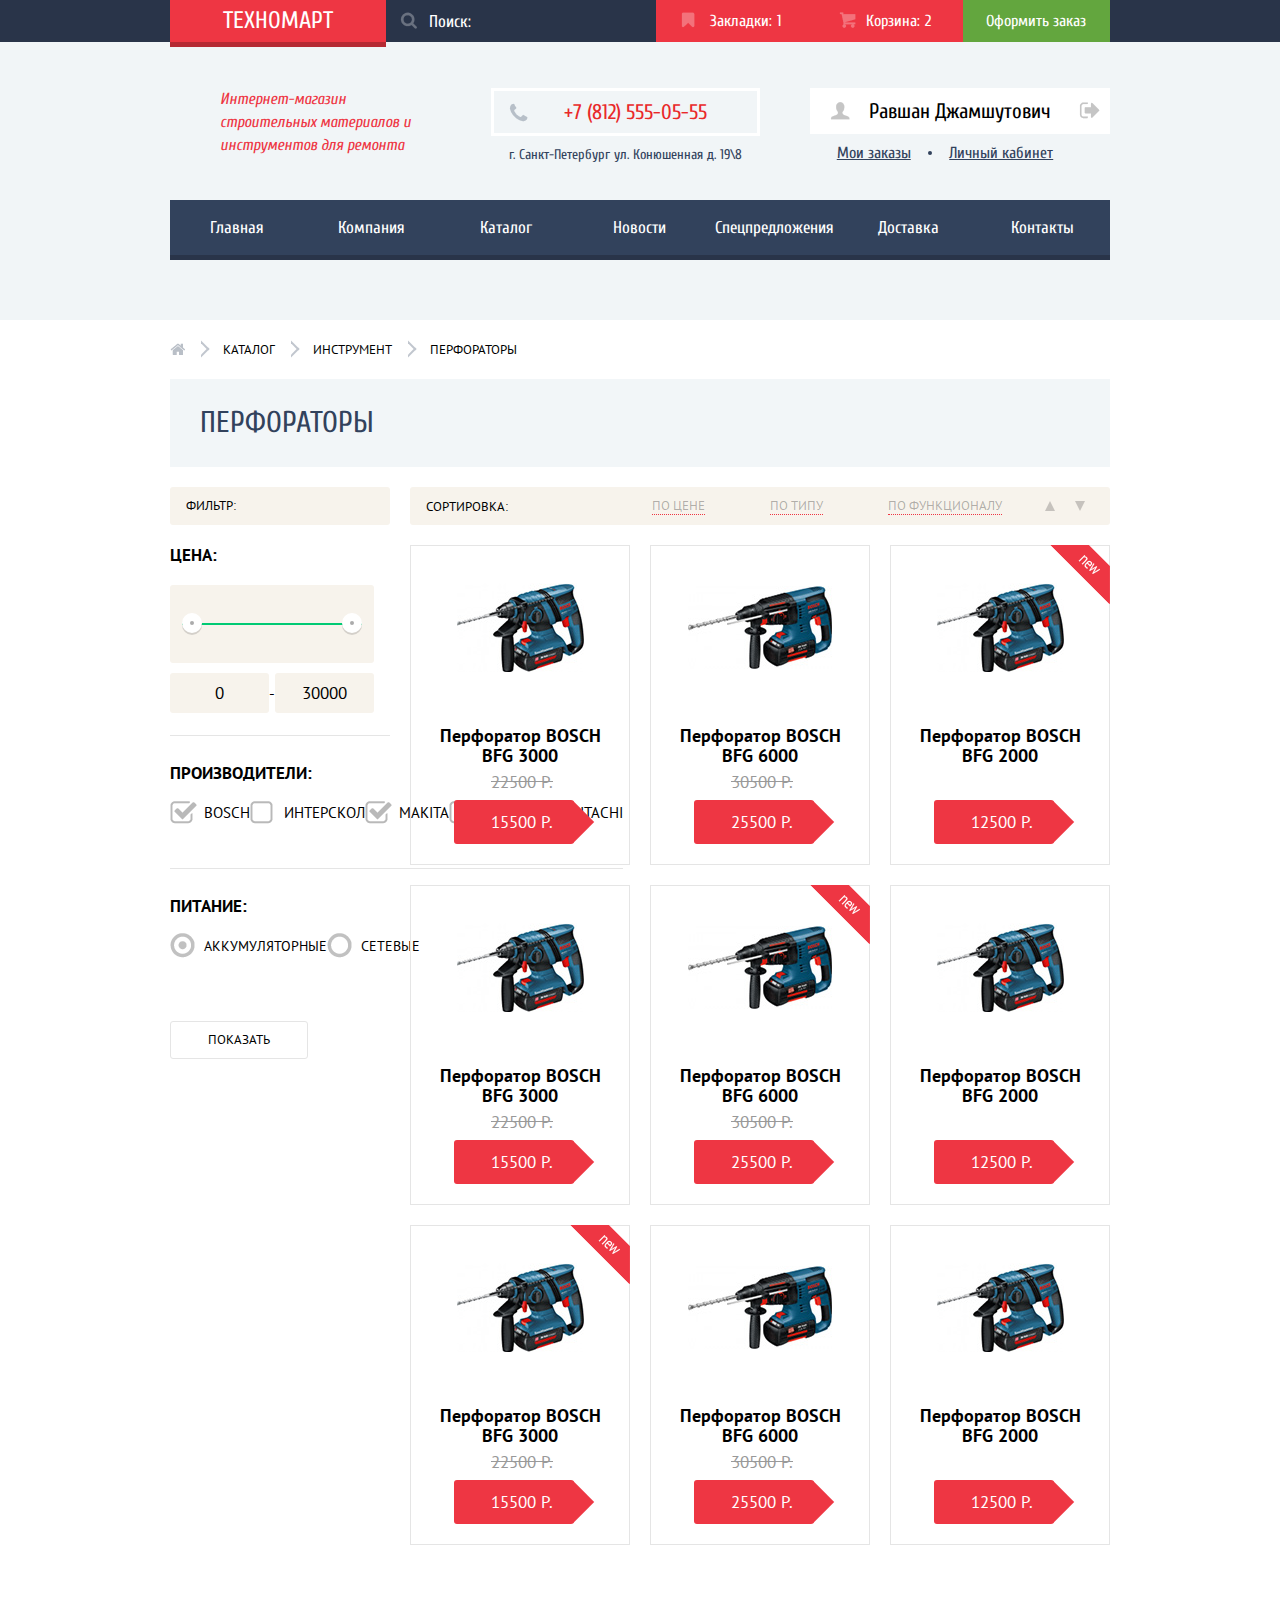
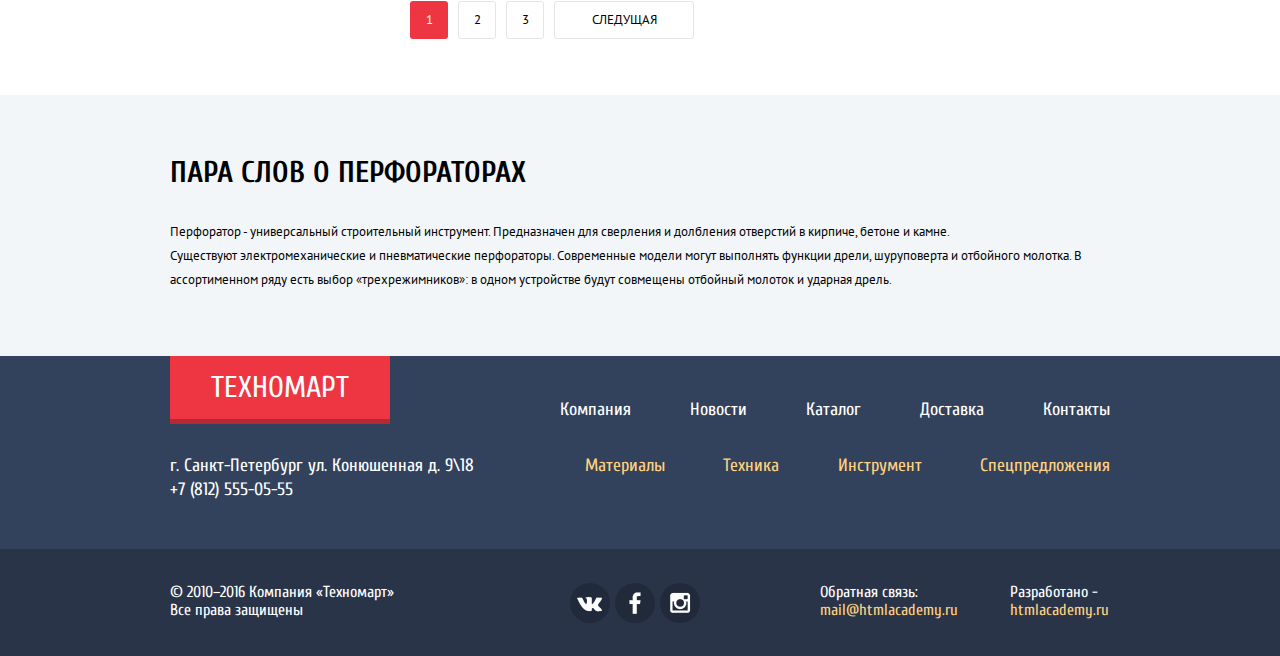
==== commit 8f846ea7: "Сделал главную" ====
--- a/catalog.html
+++ b/catalog.html
@@ -4,7 +4,7 @@
     <meta charset="utf-8">
     <title>HTML Academy: Техномарт</title>
     <link href="css/normalize.css" rel="stylesheet">
-    <link href="https://fonts.googleapis.com/css?family=Cuprum:400,400i,700|PT+Sans:400,700&subset=cyrillic" rel="stylesheet">
+    <link href="https://fonts.googleapis.com/css?family=Cuprum:400,400i,700%7CPT+Sans:400,700&subset=cyrillic" rel="stylesheet">
     <link href="css/style.css" rel="stylesheet">
   </head>
   <body>
@@ -56,12 +56,10 @@
     <main class="catalog">
       <div class="container">
         <section class="breadcrumbs">
-          <ul>
-            <li><a class="bredacrumbs-home" href="#"></a></li>
-            <li><a href="#">Каталог</a></li>
-            <li><a href="#">Инструмент</a></li>
-            <li><a>Перфораторы</a></li>
-          </ul>
+            <a class="breadcrumbs-home" href="#"></a>
+            <a href="#">Каталог</a>
+            <a href="#">Инструмент</a>
+            <a href="#">Перфораторы</a>
         </section>
         <h1>Перфораторы</h1>
         <section class="catalog-content">
@@ -69,7 +67,7 @@
             <span>Фильтр:</span>
             <form class="filter-form" action="#" method="post">
               <fieldset class="price-filter">
-                <legend>Цена:</legend>
+                <legend class="price">Цена:</legend>
                 <div class="range-filter">
                   <div class="range-controls">
                     <div class="scale">
@@ -85,7 +83,7 @@
                 </div>
               </fieldset>
               <fieldset class="filter-form-vendor">
-                <legend>Производители:</legend>
+                <legend class="vendors">Производители:</legend>
                 <input type="checkbox" checked name="vendor" id="bosch" value="bosch">
                 <label data-type="checkbox" for="bosch">Bosch</label>
                 <input type="checkbox" name="vendor" id="interskol" value="interskol">
@@ -98,31 +96,35 @@
                 <label data-type="checkbox" for="hitachi">Hitachi</label>
               </fieldset>
               <fieldset class="filter-form-power">
-                <legend>Питание:</legend>
+                <legend class="power">Питание:</legend>
                 <input type="radio" checked name="battery" id="battery" value="battery">
                 <label data-type="radio" for="battery">Аккумуляторные</label>
                 <input type="radio" name="battery" id="network" value="network">
                 <label data-type="radio" for="network">Сетевые</label>
               </fieldset>
-                <button type="submit" class="btn-submit">Показать</button>
+                <button type="submit" class="filter-btn-submit">Показать</button>
             </form>
           </div>
           <div class="content-part">
-            <ul class="products-filter">
-              <li><span>Сортировка:</span></li>
-              <li><a class="active" href="#">По цене</a></li>
-              <li><a href="#">По типу</a></li>
-              <li><a href="#">По функционалу</a></li>
-              <li><a class="sort-filter asc active-filter"></a></li>
-              <li><a class="sort-filter desc"></a></li>
-            </ul>
+            <div class="products-sort-filter">
+              <span>Сортировка:</span>
+              <div class="sort-toggles">
+                <a href="#" class="price">По цене</a>
+                <a href="#" class="type">По типу</a>
+                <a href="#" class="function">По функционалу</a>
+              </div>
+              <div class="sort-order">
+                <a href="#" class="ascend"></a>
+                <a href="#" class="descend"></a>
+              </div>
+            </div>
             <div class="products">
               <article class="product-item">
                 <div class="image-wrapper">
                   <img src="img/bfg-3000.jpg" width="127" height="89" alt="Перфоратор BOSCH BFG 3000">
                   <div class="product-item-hover">
-                    <label for="item-in-cart" class="buy active-btn">Купить</label>
-                    <label for="new-bookmark" class="bookmark active-btn">В закладки</label>
+                    <label for="item-in-cart" class="buy">Купить</label>
+                    <label for="new-bookmark" class="bookmark">В закладки</label>
                   </div>
                 </div>
                 <p>Перфоратор BOSCH BFG 3000</p>
@@ -157,15 +159,15 @@
                 <div class="image-wrapper">
                   <img src="img/bfg-3000.jpg" width="127" height="89" alt="Перфоратор BOSCH BFG 3000">
                   <div class="product-item-hover">
-                    <label for="item-in-cart" class="buy active-btn">Купить</label>
-                    <label for="new-bookmark" class="bookmark active-btn">В закладки</label>
+                    <label for="item-in-cart" class="buy">Купить</label>
+                    <label for="new-bookmark" class="bookmark">В закладки</label>
                   </div>
                 </div>
                 <p>Перфоратор BOSCH BFG 3000</p>
                 <span class="old-price">22500 р.</span>
                 <span class="actual-price">15500 р.</span>
               </article>
-              <article class="product-item">
+              <article class="product-item new">
                 <div class="image-wrapper">
                   <img src="img/bfg-6000.jpg" width="144" height="83" alt="Перфоратор BOSCH BFG 6000">
                   <div class="product-item-hover">
@@ -177,7 +179,7 @@
                 <span class="old-price">30500 р.</span>
                 <span class="actual-price">25500 р.</span>
               </article>
-              <article class="product-item new">
+              <article class="product-item">
                 <div class="image-wrapper">
                   <img src="img/bfg-2000.jpg" width="127" height="89" alt="Перфоратор BOSCH BFG 2000">
                   <div class="product-item-hover">
@@ -189,12 +191,12 @@
                 <span class="old-price"></span>
                 <span class="actual-price">12500 р.</span>
               </article>
-              <article class="product-item">
+              <article class="product-item new">
                 <div class="image-wrapper">
                   <img src="img/bfg-3000.jpg" width="127" height="89" alt="Перфоратор BOSCH BFG 3000">
                   <div class="product-item-hover">
-                    <label for="item-in-cart" class="buy active-btn">Купить</label>
-                    <label for="new-bookmark" class="bookmark active-btn">В закладки</label>
+                    <label for="item-in-cart" class="buy">Купить</label>
+                    <label for="new-bookmark" class="bookmark">В закладки</label>
                   </div>
                 </div>
                 <p>Перфоратор BOSCH BFG 3000</p>
@@ -213,7 +215,7 @@
                 <span class="old-price">30500 р.</span>
                 <span class="actual-price">25500 р.</span>
               </article>
-              <article class="product-item new">
+              <article class="product-item">
                 <div class="image-wrapper">
                   <img src="img/bfg-2000.jpg" width="127" height="89" alt="Перфоратор BOSCH BFG 2000">
                   <div class="product-item-hover">
@@ -227,10 +229,10 @@
               </article>
             </div>
             <div class="paginator">
-              <a href="#" class="page-btn active">1</a>
+              <a href="#" class="page-btn current">1</a>
               <a href="#" class="page-btn">2</a>
               <a href="#" class="page-btn">3</a>
-              <a href="#" class="page-btn">Следущая</a>
+              <a href="#" class="page-btn next">Следущая</a>
             </div>
           </div>
         </section>
@@ -251,6 +253,7 @@
       </div>
       <label class="close-cross" for="item-in-cart"></label>
     </div>
+    <input type="checkbox" name="new-bookmark" id="new-bookmark">
     <footer>
       <section class="footer-top">
         <div class="container">
--- a/css/style.css
+++ b/css/style.css
@@ -53,6 +53,9 @@
   font-family: "Cuprum", "Arial", "sans-serif";
   height: 320px;
   color: #ffffff;
+}
+
+.index-header {
   margin-bottom: 59px;
 }
 
@@ -95,7 +98,7 @@
   width: 270px;
   background-color: #293449;
   border: none;
-  padding-left: 47px;
+  padding-left: 43px;
   box-shadow: none;
   font-size: 17px;
   font-family: "Cuprum", "Arial", "serif";
@@ -314,19 +317,39 @@
 }
 
 .entrance-form .user {
+  position: relative;
   width: 255px;
   background-color: #ffffff;
   text-decoration: none;
   font-size: 21px;
   line-height: 18px;
-  padding: 14px 0;
+  padding: 14px 0 14px 45px;
   margin-bottom: 10px;
   color: #000000;
 }
 
+.entrance-form .user::before {
+  position: absolute;
+  content: "";
+  width: 20px;
+  height: 18px;
+  background-image: url("../img/sprite.png");
+  background-position: -15px -851px;
+  left: 20px;
+}
+
+.entrance-form .user:hover::before {
+  background-position: -15px -899px;
+}
+
+.entrance-form .user:active::before {
+  background-position: -15px -851px;
+}
+
+
 .user-form .orders, .user-form .cabinet {
   width: 50%;
-  font-size: 17px;
+  font-size: 16px;
   line-height: 18px;
   color: #32425c;
   position: relative;
@@ -347,6 +370,16 @@
   width: 45px;
   height: 46px;
   background-color: #ffffff;
+  background-image: url("../img/sprite.png");
+  background-position: -1px -553px;
+}
+
+.entrance-form .exit:hover {
+  background-position: -1px -600px;
+}
+
+.entrance-form .exit:active {
+  background-position: -1px -553px;
 }
 
 .entrance-form a:hover  {
@@ -470,7 +503,6 @@
   border-radius: 50%;
   background-color: #ffffff;
   bottom: 36px;
-
 }
 
  .slider-dot-1 {
@@ -668,6 +700,379 @@
   width: 940px;
   margin-top: 20px;
 }
+
+main .catalog .container {
+  display: flex;
+  flex-direction: column;
+}
+
+.breadcrumbs {
+  display: flex;
+  align-items: center;
+  width: 100%;
+  height: 59px;
+  font-family: "PT Sans", "Arial", "sans-serif";
+  font-size: 13px;
+  line-height: 18px;
+  text-transform: uppercase;
+}
+
+.breadcrumbs a {
+  position: relative;
+  text-decoration: none;
+  text-align: center;
+  color: #000000;
+  margin-right: 38px;
+}
+
+.breadcrumbs .breadcrumbs-home {
+  width: 15px;
+  height: 18px;
+  background-image: url("../img/sprite.png");
+  background-position: -15px -429px;
+}
+
+.breadcrumbs a:not(:last-of-type)::after {
+  position: absolute;
+  content: "";
+  border: 2px solid transparent;
+  border-top: 2px solid #c1c6ce;
+  border-right: 2px solid #c1c6ce;
+  width: 8px;
+  height: 8px;
+  top: 2px;
+  right: -22px;
+  transform: rotate(45deg);
+}
+
+.breadcrumbs a:hover {
+  color: #ee3643;
+}
+
+.breadcrumbs a:active {
+  color: rgba(0, 0, 0, 0.3);
+}
+
+.catalog h1 {
+  background-color: #f2f6f8;
+  padding: 29px 0px 29px 30px;
+  margin-top: 0;
+}
+
+.catalog-content {
+  display: flex;
+  width: 940px;
+}
+
+.catalog-content .filter {
+  display: flex;
+  flex-direction: column;
+  width: 220px;
+  margin-right: 20px;
+}
+
+.catalog-content .filter span {
+  width: 204px;
+  padding: 10px 0 10px 16px;
+  margin-bottom: 15px;
+  font-family: "PT Sans", "Arial", "sans-serif";
+  font-size: 13px;
+  line-height: 18px;
+  text-transform: uppercase;
+  background-color: #f7f3ec;
+  border-radius: 3px;
+}
+
+.filter-form fieldset {
+  display: flex;
+  border: none;
+  padding: 0;
+  margin: 0;
+}
+
+.filter-form fieldset:not(:last-of-type) {
+  border-bottom: 1px solid #e5e5e5;
+  padding-bottom: 25px;
+  margin-bottom: 22px;
+}
+.filter-form legend {
+  font-family: "PT Sans", "Arial", "sans-serif";
+  font-weight: bold;
+  font-size: 17px;
+  line-height: 30px;
+  text-transform: uppercase;
+}
+.filter-form .price-filter {
+  height: 170px;
+}
+
+.filter-form fieldset .price {
+  margin-bottom: 15px;
+}
+
+.filter-form fieldset .vendors, .filter-form fieldset .power {
+  margin-bottom: 15px;
+}
+
+.filter-form .price-filter .range-filter {
+  margin-bottom: 25px;
+}
+
+.filter-form .price-filter .range-controls {
+  display: flex;
+  justify-content: center;
+  align-items: center;
+  height: 78px;
+  background-color: #f7f3ec;
+  border-radius: 3px;
+  margin-bottom: 10px;
+}
+
+.range-controls .scale {
+  position: relative;
+}
+
+.range-controls .scale .bar {
+
+  width: 180px;
+  height: 2px;
+  background-color: #00ca74;
+}
+
+.range-controls .scale .toggle {
+  position: absolute;
+  width: 4px;
+  height: 4px;
+  top: -10px;
+  border: 8px solid #ffffff;
+  border-radius: 50%;
+  background-color: #ababab;
+  box-shadow: 0 2px 0 0 rgba(0, 0, 0, 0.14);
+}
+
+.range-controls .scale .max-toggle {
+  right: 0;
+}
+
+.filter-form .price-controls {
+  display: flex;
+  justify-content: space-between;
+  align-items: center;
+}
+
+.filter-form .price-controls input {
+  width: 95px;
+  height: 38px;
+  border: none;
+  border-radius: 3px;
+  font-family: "PT Sans", "Arial", "sans-serif";
+  font-size: 17px;
+  line-height: 18px;
+  text-align: center;
+  background-color: #f7f3ec;
+}
+
+.filter-form .filter-form-vendor input {
+  display: none;
+}
+
+.filter-form-vendor label {
+  position: relative;
+  font-family: "PT Sans", "Arial", "sans-serif";
+  font-size: 15px;
+  line-height: 20px;
+  text-transform: uppercase;
+  margin-left: 34px;
+}
+
+.filter-form-vendor input + label::before {
+  position: absolute;
+  content: "";
+  width: 23px;
+  height: 23px;
+  left: -34px;
+  top: -2px;
+  background-image: url("../img/sprite.png");
+  background-position: -15px -219px;
+}
+
+.filter-form-vendor input + label:hover::before {
+  background-position: -15px -272px;
+}
+
+.filter-form-vendor input:checked + label::before {
+  width: 27px;
+  background-position: -15px -325px;
+}
+
+.filter-form-vendor input:checked + label:hover::before {
+  width: 27px;
+  background-position: -15px -378px;
+}
+
+.filter-form-vendor input:disabled + label::before {
+  width: 27px;
+  opacity: 0.3;
+}
+
+.filter-form-vendor label:not(:last-of-type) {
+  margin-bottom: 20px;
+}
+
+.filter-form-power input {
+  display: none;
+}
+
+.filter-form-power label {
+  position: relative;
+  font-family: "PT Sans", "Arial", "sans-serif";
+  font-size: 14px;
+  line-height: 20px;
+  text-transform: uppercase;
+  margin-left: 34px;
+  margin-bottom: 65px;
+}
+
+.filter-form-power label:not(:last-of-type) {
+  margin-bottom: 20px;
+}
+
+.filter-form-power label:before {
+  position: absolute;
+  content: "";
+  width: 25px;
+  height: 25px;
+  left: -34px;
+  top: -3px;
+  background-image: url("../img/sprite.png");
+  background-position: -15px -1095px;
+}
+
+.filter-form-power input + label:hover::before {
+  background-position: -15px -1260px;
+}
+
+.filter-form-power input:checked + label::before {
+  background-position: -15px -1150px;
+}
+
+.filter-form-power input:checked + label:hover::before {
+  background-position: -15px -1205px;
+}
+
+.filter-form-power input:disabled + label::before {
+  opacity: 0.3;
+}
+
+.filter-form button {
+  width: 138px;
+  height: 38px;
+  background-color: #ffffff;
+  border: 1px solid #e5e5e5;
+  border-radius: 3px;
+  font-family: "PT Sans", "Arial", "sans-serif";
+  font-size: 13px;
+  line-height: 18px;
+  text-transform: uppercase;
+}
+
+.filter-form button:hover {
+  border: 1px solid #bdc6ca;
+  cursor: pointer;
+}
+
+.filter-form button:active {
+  border: 1px solid #ee3643;
+  cursor: pointer;
+}
+
+.content-part {
+  display: flex;
+  flex-direction: column;
+  width: 700px;
+}
+
+.products-sort-filter {
+  display: flex;
+  align-items: center;
+  width: 700px;
+  height: 38px;
+  margin-bottom: 20px;
+  border-radius: 3px;
+  background-color: #f7f3ec;
+  font-family: "PT Sans", "Arial", "sans-serif";
+  font-size: 13px;
+  text-transform: uppercase;
+}
+
+.products-sort-filter span {
+  margin: 0 144px 0 16px ;
+  text-transform: uppercase;
+}
+
+.products-sort-filter .sort-toggles {
+  display: flex;
+  justify-content: space-between;
+  width: 350px;
+  margin-right: 43px;
+}
+
+.products-sort-filter .sort-toggles a {
+  text-decoration: none;
+  border-bottom: dotted 1px #ee3643 ;
+  color: rgba(0, 0, 0, 0.3);
+}
+
+.products-sort-filter .sort-toggles a:hover {
+  color: #000000;
+  border-bottom: solid 1px #ee3643;
+}
+
+.products-sort-filter .sort-toggles a:active {
+  color: #ee3643;
+  border: none;
+}
+
+.products-sort-filter .sort-order {
+  display: flex;
+  width: 60px;
+}
+
+.products-sort-filter .sort-order a {
+  position: relative;
+  width: 30px;
+  background-color: #fff;
+}
+
+.products-sort-filter .sort-order a:after {
+  position: absolute;
+  content: "";
+  top: -5px;
+  border-left: 5px solid transparent;
+  border-right: 5px solid transparent;
+  border-bottom: 10px solid #c6c2bd;
+}
+
+.products-sort-filter .sort-order .descend:after {
+  transform: rotate(180deg);
+}
+
+.products-sort-filter .sort-order a:hover:after {
+  border-bottom: 10px solid #000000;
+}
+
+.products-sort-filter .sort-order a:active:after {
+  border-bottom: 10px solid #ee3643;
+}
+
+.products {
+  width: 100%;
+  display: flex;
+  flex-direction: row;
+  flex-wrap: wrap;
+}
+
+
 
 .product-item {
   display: flex;
@@ -682,7 +1087,15 @@
   margin-right: 20px;
 }
 
-.product-item:nth-child(4n) {
+.products .product-item:nth-child(3n) {
+  margin-right: 0;
+}
+
+.products .product-item:not(:nth-last-child(n+4)) {
+  margin-bottom: 0;
+}
+
+.popular-products .product-item:nth-child(4n) {
   margin-right: 0;
 }
 
@@ -701,7 +1114,7 @@
   display: flex;
   flex-direction: column;
   width: 100%;
-  height: 159px;
+  height: 170px;
   justify-content: center;
   align-items: center;
 }
@@ -779,12 +1192,13 @@
   font-weight: bold;
   font-size: 18px;
   line-height: 20px;
-  color: #00000;
+  color: #000000;
   text-align: center;
+  margin-bottom: 0;
 }
 
 .product-item span {
-  padding: 13px 21px 13px 37px;
+
   font-family: "PT Sans", "Arial", "sans-serif";
   font-size: 17px;
   line-height: 18px;
@@ -795,13 +1209,17 @@
 }
 
 .product-item .old-price {
-  height: 22px;
+  height: 20px;
+  width: 83px;
+  padding: 8px 0px 8px 37px;
   color: #999999;
   text-decoration: line-through;
 }
 
 .product-item .actual-price {
   margin-bottom: 20px;
+  padding: 13px 21px 13px 37px;
+  margin-top: 0;
   position: relative;
   background-color: #ee3643;
   border-radius: 3px;
@@ -817,6 +1235,74 @@
   height: 30px;
   background-color: #ee3643;
   transform: rotate(45deg);
+}
+
+.catalog-content .content-part .paginator {
+  display: flex;
+  align-items: center;
+  width: 700px;
+  height: 150px;
+}
+
+.paginator a {
+  width: 36px;
+  margin-right: 10px;
+  padding: 9px 0;
+  color: #000000;
+  text-align: center;
+  text-decoration: none;
+  text-transform: uppercase;
+  font-family: "Pt Sans", "Arial", "sans-serif";
+  font-size: 13px;
+  line-height: 18px;
+  border: 1px solid #e5e5e5;
+  border-radius: 3px;
+}
+
+.paginator .current, .paginator .current:hover, .paginator .current:active {
+  background-color: #ee3643;
+  border: none;
+  padding: 10px 0;
+  width: 38px;
+  color: #ffffff;
+}
+
+.paginator a:not(.current):hover {
+  border: 1px solid #bdc6ca;
+}
+
+.paginator a:not(.current):active {
+  border: 1px solid #ee3643;
+}
+
+.paginator .next {
+  width: 138px;
+}
+
+.perforator-about {
+  height: 261px;
+  background-color: #f2f6f8;
+  font-family: "PT Sans", "Arial", "sans-serif";
+  font-size: 13px;
+  line-height: 24px;
+}
+
+.perforator-about .container {
+  flex-direction: column;
+  justify-content: flex-start;
+
+}
+
+.perforator-about h2 {
+  margin: 0;
+  font-family: "Cuprum", "Arial", "sans-serif";
+  font-size: 30px;
+  text-transform: uppercase;
+  margin: 66px 0 35px 0;
+}
+
+.perforator-about p {
+  margin: 0;
 }
 
 .popular-vendors-wrapper {
@@ -1185,13 +1671,13 @@
   width: 100%;
 }
 
-form .button-area {
+.feedback-wrapper form .button-area {
   width: 100%;
   height: 112px;
   background-color: #f1f1f1;
 }
 
-form button {
+.feedback-wrapper form button {
   margin: 37px 80px 37px 80px;
   width: 460px;
   border: none;
@@ -1217,12 +1703,12 @@
 
 .close-cross {
   position: absolute;
-  top: 10px;
+  top: 15px;
   right: 10px;
   width: 21px;
   height: 21px;
   background-image: url("../img/sprite.png");
-  background-position: -5px -1034px;
+  background-position: -15px -1044px;
 }
 
 .feedback-wrapper .close-cross, .cart-wrapper .close-cross {
@@ -1268,8 +1754,6 @@
   background-position: -1px 5px;
 }
 
-
-
 .cart-wrapper .button-area {
   display: flex;
   flex-direction: row;
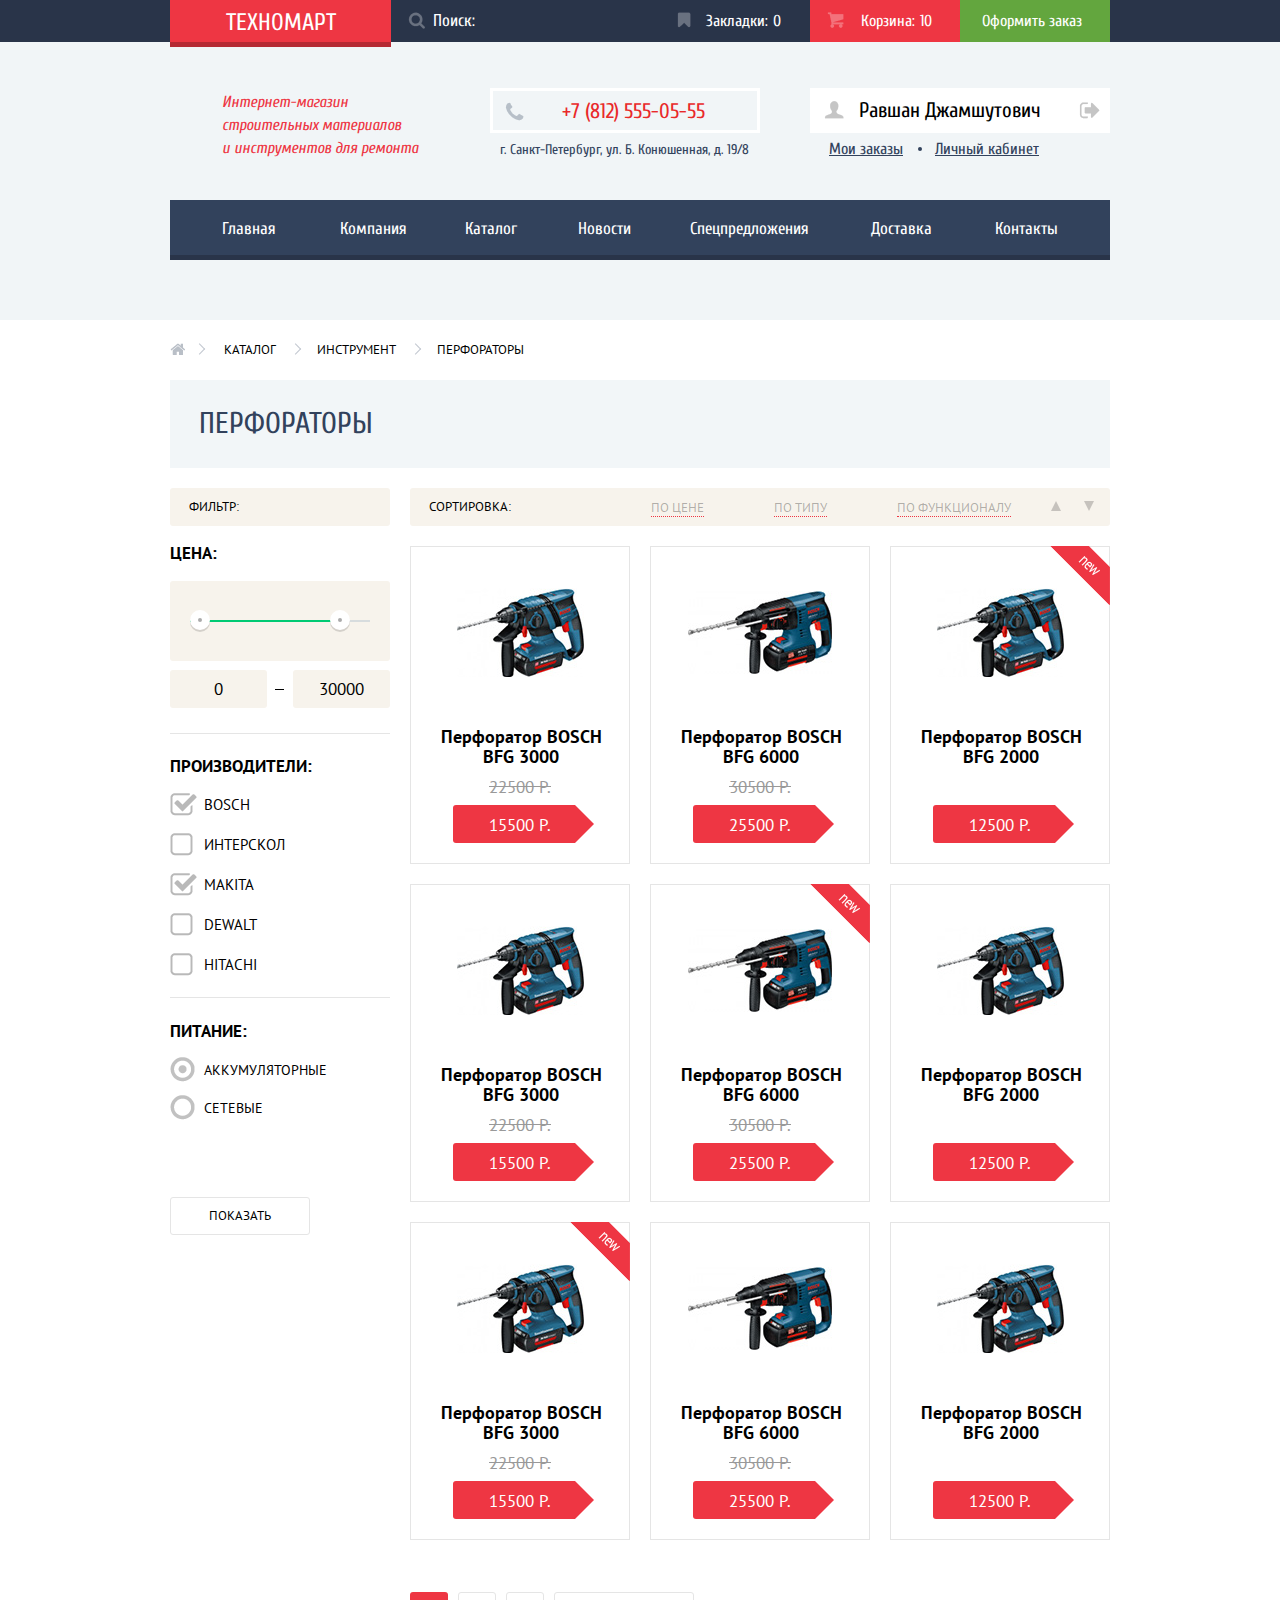
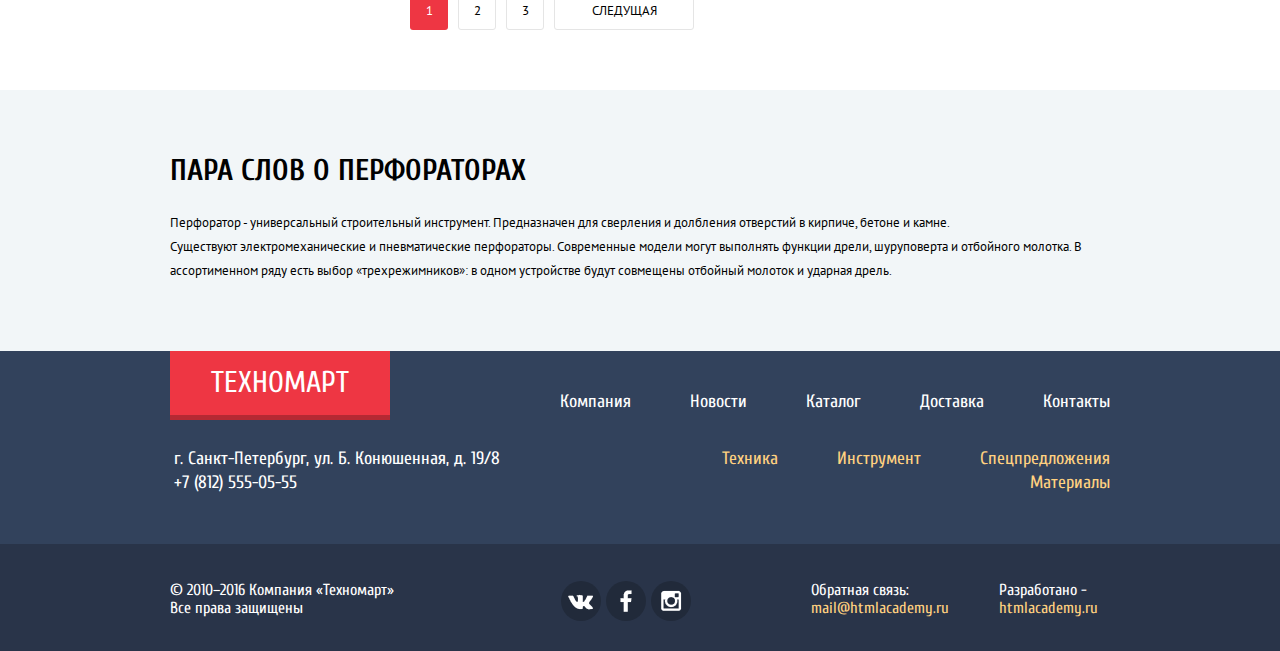
==== commit a3fcda99: "Последние поправки" ====
--- a/catalog.html
+++ b/catalog.html
@@ -11,28 +11,26 @@
     <header>
       <section class="header-title">
         <div class="container">
-          <div class="shop-logo">
-            <a href="#">Техномарт</a>
-          </div>
+            <a class="shop-logo" href="index.html">Техномарт</a>
           <form class="search-block" action="https://echo.htmlacademy.ru" method="post">
             <input type="search" name="search" id="search-form" placeholder="Поиск:">
           </form>
-          <a href="#" class="header-bookmarks make-bookmark">Закладки:<span>1</span></a>
-        <a href="#" class="header-cart item-in-cart">Корзина:<span>2</span></a>
-            <a href="#" class="header-checkout">Оформить заказ</a>
+          <a href="#" class="header-bookmarks">Закладки:<span>0</span></a>
+          <a href="#" class="header-cart item-in-cart">Корзина:<span>10</span></a>
+          <a href="#" class="header-checkout">Оформить заказ</a>
         </div>
       </section>
       <section class="header-info">
         <div class="container">
           <div class="header-info-title">
-            <p>Интернет-магазин <br> строительных материалов и инструментов для ремонта</p>
+            <p>Интернет-магазин <br> строительных материалов <br> и инструментов для ремонта</p>
           </div>
           <div class="header-contacts">
-          <a class="phone" href="#">+7 (812) 555-05-55</a>
-          <span class="adress">г. Санкт-Петербург ул. Конюшенная д. 19\8</span>
+          <span class="phone">+7 (812) 555-05-55</span>
+          <span class="adress">г. Санкт-Петербург, ул. Б. Конюшенная, д. 19/8</span>
           </div>
           <div class="entrance-form">
-            <div class="user-form">
+            <div class="user-form clearfix">
               <a class="user" href="#">Равшан Джамшутович</a>
               <a class="orders" href="#">Мои заказы</a>
               <a class="cabinet" href="#">Личный кабинет</a>
@@ -43,41 +41,41 @@
       </section>
       <nav class="header-navigation">
         <div class="container">
-          <a href="#">Главная</a>
-          <a href="#">Компания</a>
-          <a href="#">Каталог</a>
-          <a href="#">Новости</a>
-          <a href="#">Спецпредложения</a>
-          <a href="#">Доставка</a>
-          <a href="#">Контакты</a>
+          <a class="nav-main" href="index.html">Главная</a>
+          <a class="nav-company" href="#">Компания</a>
+          <a class="nav-catalog" href="#">Каталог</a>
+          <a class="nav-news" href="#">Новости</a>
+          <a class="nav-special" href="#">Спецпредложения</a>
+          <a class="nav-delivery" href="#">Доставка</a>
+          <a class="nav-contacts" href="#">Контакты</a>
         </div>
       </nav>
     </header>
     <main class="catalog">
-      <div class="container">
-        <section class="breadcrumbs">
-            <a class="breadcrumbs-home" href="#"></a>
+      <div class="container clearfix">
+        <section class="breadcrumbs clearfix">
+            <a class="breadcrumbs-home" href="index.html"></a>
             <a href="#">Каталог</a>
             <a href="#">Инструмент</a>
-            <a href="#">Перфораторы</a>
+            <a>Перфораторы</a>
         </section>
         <h1>Перфораторы</h1>
-        <section class="catalog-content">
-          <div class="filter">
+        <section class="catalog-content clearfix">
+          <div class="filter clearfix">
             <span>Фильтр:</span>
             <form class="filter-form" action="#" method="post">
               <fieldset class="price-filter">
                 <legend class="price">Цена:</legend>
-                <div class="range-filter">
-                  <div class="range-controls">
-                    <div class="scale">
+                <div class="range-filter clearfix">
+                  <div class="range-controls clearfix">
+                    <div class="scale clearfix">
                       <div class="bar"></div>
                       <div class="toggle min-toggle"></div>
                       <div class="toggle max-toggle"></div>
                     </div>
                   </div>
                   <div class="price-controls">
-                    <input type="text" value="0" class="min-price">-
+                    <input type="text" value="0" class="min-price">
                     <input type="text" value="30000" class="max-price">
                   </div>
                 </div>
@@ -105,8 +103,8 @@
                 <button type="submit" class="filter-btn-submit">Показать</button>
             </form>
           </div>
-          <div class="content-part">
-            <div class="products-sort-filter">
+          <div class="content-part clearfix">
+            <div class="products-sort-filter clearfix">
               <span>Сортировка:</span>
               <div class="sort-toggles">
                 <a href="#" class="price">По цене</a>
@@ -123,8 +121,8 @@
                 <div class="image-wrapper">
                   <img src="img/bfg-3000.jpg" width="127" height="89" alt="Перфоратор BOSCH BFG 3000">
                   <div class="product-item-hover">
-                    <label for="item-in-cart" class="buy">Купить</label>
-                    <label for="new-bookmark" class="bookmark">В закладки</label>
+                    <a href="#" class="buy">Купить</a>
+                    <a href="#" class="bookmark">В закладки</a>
                   </div>
                 </div>
                 <p>Перфоратор BOSCH BFG 3000</p>
@@ -135,8 +133,8 @@
                 <div class="image-wrapper">
                   <img src="img/bfg-6000.jpg" width="144" height="83" alt="Перфоратор BOSCH BFG 6000">
                   <div class="product-item-hover">
-                    <label for="item-in-cart" class="buy">Купить</label>
-                    <label for="new-bookmark" class="bookmark">В закладки</label>
+                    <a href="#" class="buy">Купить</a>
+                    <a href="#" class="bookmark">В закладки</a>
                   </div>
                 </div>
                 <p>Перфоратор BOSCH BFG 6000</p>
@@ -147,8 +145,8 @@
                 <div class="image-wrapper">
                   <img src="img/bfg-2000.jpg" width="127" height="89" alt="Перфоратор BOSCH BFG 2000">
                   <div class="product-item-hover">
-                    <label for="item-in-cart" class="buy">Купить</label>
-                    <label for="new-bookmark" class="bookmark">В закладки</label>
+                    <a href="#" class="buy modal-window-btn">Купить</a>
+                    <a href="#" class="bookmark">В закладки</a>
                   </div>
                 </div>
                 <p>Перфоратор BOSCH BFG 2000</p>
@@ -159,8 +157,8 @@
                 <div class="image-wrapper">
                   <img src="img/bfg-3000.jpg" width="127" height="89" alt="Перфоратор BOSCH BFG 3000">
                   <div class="product-item-hover">
-                    <label for="item-in-cart" class="buy">Купить</label>
-                    <label for="new-bookmark" class="bookmark">В закладки</label>
+                    <a href="#" class="buy">Купить</a>
+                    <a href="#" class="bookmark">В закладки</a>
                   </div>
                 </div>
                 <p>Перфоратор BOSCH BFG 3000</p>
@@ -171,8 +169,8 @@
                 <div class="image-wrapper">
                   <img src="img/bfg-6000.jpg" width="144" height="83" alt="Перфоратор BOSCH BFG 6000">
                   <div class="product-item-hover">
-                    <label for="item-in-cart" class="buy">Купить</label>
-                    <label for="new-bookmark" class="bookmark">В закладки</label>
+                    <a href="#" class="buy">Купить</a>
+                    <a href="#" class="bookmark">В закладки</a>
                   </div>
                 </div>
                 <p>Перфоратор BOSCH BFG 6000</p>
@@ -183,8 +181,8 @@
                 <div class="image-wrapper">
                   <img src="img/bfg-2000.jpg" width="127" height="89" alt="Перфоратор BOSCH BFG 2000">
                   <div class="product-item-hover">
-                    <label for="item-in-cart" class="buy">Купить</label>
-                    <label for="new-bookmark" class="bookmark">В закладки</label>
+                    <a href="#" class="buy">Купить</a>
+                    <a href="#" class="bookmark">В закладки</a>
                   </div>
                 </div>
                 <p>Перфоратор BOSCH BFG 2000</p>
@@ -195,8 +193,8 @@
                 <div class="image-wrapper">
                   <img src="img/bfg-3000.jpg" width="127" height="89" alt="Перфоратор BOSCH BFG 3000">
                   <div class="product-item-hover">
-                    <label for="item-in-cart" class="buy">Купить</label>
-                    <label for="new-bookmark" class="bookmark">В закладки</label>
+                    <a href="#" class="buy">Купить</a>
+                    <a href="#" class="bookmark">В закладки</a>
                   </div>
                 </div>
                 <p>Перфоратор BOSCH BFG 3000</p>
@@ -207,8 +205,8 @@
                 <div class="image-wrapper">
                   <img src="img/bfg-6000.jpg" width="144" height="83" alt="Перфоратор BOSCH BFG 6000">
                   <div class="product-item-hover">
-                    <label for="item-in-cart" class="buy">Купить</label>
-                    <label for="new-bookmark" class="bookmark">В закладки</label>
+                    <a href="#" class="buy">Купить</a>
+                    <a href="#" class="bookmark">В закладки</a>
                   </div>
                 </div>
                 <p>Перфоратор BOSCH BFG 6000</p>
@@ -219,8 +217,8 @@
                 <div class="image-wrapper">
                   <img src="img/bfg-2000.jpg" width="127" height="89" alt="Перфоратор BOSCH BFG 2000">
                   <div class="product-item-hover">
-                    <label for="item-in-cart" class="buy">Купить</label>
-                    <label for="new-bookmark" class="bookmark">В закладки</label>
+                    <a href="#" class="buy">Купить</a>
+                    <a href="#" class="bookmark">В закладки</a>
                   </div>
                 </div>
                 <p>Перфоратор BOSCH BFG 2000</p>
@@ -229,7 +227,7 @@
               </article>
             </div>
             <div class="paginator">
-              <a href="#" class="page-btn current">1</a>
+              <a class="page-btn current">1</a>
               <a href="#" class="page-btn">2</a>
               <a href="#" class="page-btn">3</a>
               <a href="#" class="page-btn next">Следущая</a>
@@ -239,75 +237,66 @@
       </div>
     </main>
     <aside class="perforator-about">
-      <div class="container">
+      <div class="container clearfix">
         <h2>Пара слов о перфораторах</h2>
         <p>Перфоратор - универсальный строительный инструмент. Предназначен для сверления и долбления отверстий в кирпиче, бетоне и камне.<br>Существуют электромеханические и пневматические перфораторы. Современные модели могут выполнять функции дрели, шуруповерта и отбойного молотка. В ассортименном ряду есть выбор «трехрежимников»: в одном устройстве будут совмещены отбойный молоток и ударная дрель.</p>
       </div>
     </aside>
-    <input type="checkbox" name="cart-wrapper" id="item-in-cart">
-    <div class="cart-wrapper">
+    <div class="cart-wrapper close-wrapper clearfix">
       <span class="cart-wrapper-title">Товар добавлен в корзину!</span>
       <div class="button-area">
         <a href="#" class="cart-wrapper-btn btn-red">Офомить заказ</a>
-        <label for="item-in-cart">Продолжить покупки</label>
+        <a href="#" class="item-in-cart">Продолжить покупки</a>
       </div>
-      <label class="close-cross" for="item-in-cart"></label>
+      <button type="button" class="close-cross close-popup"></button>
     </div>
-    <input type="checkbox" name="new-bookmark" id="new-bookmark">
     <footer>
-      <section class="footer-top">
+      <section class="footer-top clearfix">
         <div class="container">
           <div class="footer-top-line">
-            <div class="footer-top-logo shop-logo">
-              <a href="#">Техномарт</a>
-            </div>
+            <a href="index.html" class="footer-top-logo shop-logo">Техномарт</a>
             <nav class="footer-nav">
-              <div class="footer-nav-list">
-                <a class="footer-nav-item" href="#">Компания</a>
-                <a class="footer-nav-item" href="#">Новости</a>
-                <a class="footer-nav-item" href="#">Каталог</a>
-                <a class="footer-nav-item" href="#">Доставка</a>
-                <a class="footer-nav-item" href="#">Контакты</a>
-              </div>
+              <a class="footer-nav-item" href="#">Контакты</a>
+              <a class="footer-nav-item" href="#">Доставка</a>
+              <a class="footer-nav-item" href="#">Каталог</a>
+              <a class="footer-nav-item" href="#">Новости</a>
+              <a class="footer-nav-item" href="#">Компания</a>
             </nav>
           </div>
           <div class="footer-top-info">
             <div class="footer-top-info-adress">
-              г. Санкт-Петербург ул. Конюшенная д. 9\18<br>+7 (812) 555-05-55
+              г. Санкт-Петербург, ул. Б. Конюшенная, д. 19/8<br>+7 (812) 555-05-55
             </div>
             <nav class="footer-top-submenu">
-              <div class="footer-top-submenu-list">
-                <a class="footer-submenu-item" href="#">Материалы</a>
-                <a class="footer-submenu-item" href="#">Техника</a>
-                <a class="footer-submenu-item" href="#">Инструмент</a>
-                <a class="footer-submenu-item" href="#">Спецпредложения</a>
-              </div>
+              <a class="footer-submenu-item" href="#">Спецпредложения</a>
+              <a class="footer-submenu-item" href="#">Инструмент</a>
+              <a class="footer-submenu-item" href="#">Техника</a>
+              <a class="footer-submenu-item" href="#">Материалы</a>
             </nav>
           </div>
         </div>
       </section>
       <section class="footer-bottom">
-        <div class="container">
-          <div class="footer-bottom-info-wrapper">
-            <div class="copyright">
+        <div class="container clearfix">
+          <div class="copyright">
               © 2010–2016 Компания «Техномарт»<br>Все права защищены
-            </div>
-            <div class="social">
-              <a href="http://www.vk.com" class="btn vk-btn"></a>
-              <a href="http://www.facebook.com" class="btn fb-btn"></a>
-              <a href="http://www.instagram.com" class="btn inst-btn"></a>
-            </div>
-            <div class="feedback">
-              Обратная связь:<br>
-              <a href="mailto:mail@htmlacademy.ru">mail@htmlacademy.ru</a>
-            </div>
-            <div class="developer">
-              Разработано -<br>
-              <a href="http://www.htmlacademy.ru">htmlacademy.ru</a>
-            </div>
+          </div>
+          <div class="social">
+            <a href="http://www.vk.com" class="btn vk-btn"></a>
+            <a href="http://www.facebook.com" class="btn fb-btn"></a>
+            <a href="http://www.instagram.com" class="btn inst-btn"></a>
+          </div>
+          <div class="feedback">
+            Обратная связь:
+            <a href="mailto:mail@htmlacademy.ru">mail@htmlacademy.ru</a>
+          </div>
+          <div class="developer">
+              Разработано -
+            <a href="http://www.htmlacademy.ru">htmlacademy.ru</a>
           </div>
         </div>
       </section>
     </footer>
+    <script src="js/script.js"></script>
   </body>
 </html>
--- a/css/style.css
+++ b/css/style.css
@@ -1,5 +1,25 @@
 input:focus, textarea:focus {
   outline: none;
+}
+
+h1, .popular {
+  font-family: "Cuprum", "Arial", "sans-serif";
+  font-size: 30px;
+  font-weight: normal;
+  line-height: 30px;
+  color: #32425c;
+  text-transform: uppercase;
+}
+
+.item-in-cart, .make-bookmark {
+  background-color: #ee3643;
+  color: #ffffff;
+}
+
+.clearfix::after {
+  content: "";
+  display: table;
+  clear: both;
 }
 
 .new::after {
@@ -32,11 +52,9 @@
 }
 
 .container {
-  display: flex;
+  display: block;
   width: 940px;
-  flex-direction: row;
-  margin: auto;
-  justify-content: flex-start;
+  margin: 0 auto;
 }
 
 body {
@@ -65,21 +83,21 @@
 }
 
 .header-title .container {
-  height: 42px;
+  display: block;
+  min-height: 42px;
   margin-bottom: 46px;
-  justify-content: flex-start;;
 }
 
 .shop-logo {
-  display: flex;
-  justify-content: center;
-  width: 220px;
   background-color: #ee3643;
   text-transform: uppercase;
-  align-items: center;
   font-size: 24px;
   line-height: 24px;
   box-shadow: 0 5px 0 #b52933;
+  padding-top: 11px;
+  padding-bottom: 7px;
+  padding-left: 56px;
+  padding-right: 55px;
 }
 
 .shop-logo:hover {
@@ -87,25 +105,28 @@
 }
 
 .header-title .search-block {
-  width: 270px;
-  display: flex;
-  align-items: stretch;
+  display: block;
+  float: left;
+  width: 269px;
+  margin-right: 0;
   font-size: 17px;
-  height: 42px;
+  min-height: 42px;
 }
 
 .header-title .search-block input {
-  width: 270px;
+  display: block;
+  float: left;
+  width: 269px;
   background-color: #293449;
   border: none;
-  padding-left: 43px;
+  padding: 11px 0 12px 42px;
   box-shadow: none;
   font-size: 17px;
   font-family: "Cuprum", "Arial", "serif";
   color: #ffffff;
   background-image: url("../img/sprite.png");
   background-repeat: no-repeat;
-  background-position: -1px -698px;
+  background-position: 2px -698px;
 }
 
 .search-block input:hover, .header-bookmarks:hover, .header-cart:hover {
@@ -115,23 +136,21 @@
 .search-block input:focus {
   background-color: #ffffff;
   color: #000000;
-  outline: none;
   background-image: url("../img/sprite.png");
   background-repeat: no-repeat;
-  background-position: -1px -745px;
+  background-position: 2px -745px;
 }
 
 .search-block input:hover {
   background-image: url("../img/sprite.png");
   background-repeat: no-repeat;
-  background-position: -1px -792px;
+  background-position: 2px -792px;
 }
 
 .header-title a {
-  position: relative;
-  padding-top: 12px;
-  padding-bottom: 12px;
-  text-align: center;
+  display: block;
+  float: left;
+  position: relative;
   text-decoration: none;
   color: #ffffff;
 }
@@ -141,7 +160,7 @@
   content: "";
   background-image: url("../img/sprite.png");
   background-repeat: no-repeat;
-  left: 25px;
+  left: 17px;
   opacity: 0.3;
 }
 
@@ -154,16 +173,15 @@
 }
 
 .header-title a span {
-  padding-left: 5px;
-}
-
-.header-bookmarks, .header-cart {
-  padding-left: 50px;
-  padding-right: 30px;
+  margin-left: 5px;
 }
 
 .header-bookmarks {
-  width: 80px;
+  width: 75px;
+  padding-left: 46px;
+  padding-right: 29px;
+  padding-top: 12px;
+  padding-bottom: 12px;
 }
 
 .header-bookmarks::before {
@@ -173,7 +191,11 @@
 }
 
 .header-cart {
-  width: 70px;
+  width: 67px;
+  padding-left: 51px;
+  padding-right: 32px;
+  padding-top: 12px;
+  padding-bottom: 12px;
 }
 
 .header-cart::before {
@@ -183,10 +205,13 @@
 }
 
 .header-checkout {
-  cursor: pointer;
-  width: 150px;
+  width: 102px;
   background-color: #63a63e;
   color: #ffffff;
+  padding-top: 12px;
+  padding-bottom: 12px;
+  padding-left: 22px;
+  padding-right: 26px;
 }
 
 .header-checkout:hover {
@@ -204,16 +229,20 @@
 }
 
 .header-info .container {
-  height: 112px;
+  min-height: 112px;
+  display: block;
 }
 
 .header-info-title {
+  float: left;
   width: 300px;
   margin-right: 20px;
 }
 
 .header-info-title p {
-  margin-left: 50px;
+  margin-left: 52px;
+  width: 205px;
+  padding-top: 3px;
   font-size: 16px;
   line-height: 23px;
   font-style: italic;
@@ -223,58 +252,58 @@
 
 .header-contacts {
   width: 270px;
-  display: flex;
-  flex-direction: column;
-  justify-content: flex-start;
-  align-items: center;
+  float: left;
   margin-right: 50px;
 }
 
-.header-contacts a {
+.header-contacts .phone {
+  display: block;
   position: relative;
   text-decoration: none;
   color: #e9292a;
-  padding: 12px 50px 12px 70px;
+  padding: 11px 50px 10px 69px;
   border: 3px solid #ffffff;
   font-size: 21px;
   line-height: 18px;
-  margin-bottom: 10px;
-}
-
-.header-contacts a::before {
+  margin-bottom: 8px;
+}
+
+.header-contacts .phone::before {
   position: absolute;
   content: "";
   width: 29px;
   height: 19px;
-  left: 15px;
+  left: 12px;
   background-image: url("../img/sprite.png");
   background-repeat: no-repeat;
   background-position: -15px -661px;
 }
 
-.header-info .header-contacts span {
+.header-info .header-contacts .adress {
+  display: block;
   width: 300px;
   color: #32425c;
   font-size: 14px;
   line-height: 17px;
-  text-align: center;
+  margin-left: 10px;
 }
 
 .entrance-form {
-  display: flex;
-  justify-content: flex-start;
-  align-items: flex-start;
   width: 300px;
+  float: left;
   font-size: 21px;
   line-height: 18px;
   text-align: center;
+  height: 46px;
 }
 
 .entrance-form .sign-in {
+  display: block;
+  float: left;
   position: relative;
   width: 50px;
   background-color: #ffffff;
-  margin-left: 19px;
+  margin-left: 17px;
   margin-right: 10px;
   text-decoration: none;
   padding:  14px 25px 14px 48px;
@@ -300,8 +329,9 @@
   background-position: -15px -473px;
 }
 
-
 .entrance-form .registration {
+  display: block;
+  float: left;
   width: 150px;
   background-color: #ffffff;
   text-decoration: none;
@@ -310,21 +340,19 @@
 }
 
 .entrance-form .user-form {
-  display: flex;
-  flex-direction: row;
-  flex-wrap: wrap;
   width: 255px;
+  float: left;
 }
 
 .entrance-form .user {
-  position: relative;
-  width: 255px;
+  display: block;
+  position: relative;
   background-color: #ffffff;
   text-decoration: none;
   font-size: 21px;
   line-height: 18px;
-  padding: 14px 0 14px 45px;
-  margin-bottom: 10px;
+  padding: 13px 0 14px 25px;
+  margin-bottom: 7px;
   color: #000000;
 }
 
@@ -335,7 +363,7 @@
   height: 18px;
   background-image: url("../img/sprite.png");
   background-position: -15px -851px;
-  left: 20px;
+  left: 14px;
 }
 
 .entrance-form .user:hover::before {
@@ -346,13 +374,15 @@
   background-position: -15px -851px;
 }
 
-
 .user-form .orders, .user-form .cabinet {
-  width: 50%;
+  display: block;
+  float: left;
+  position: relative;
+  padding-left: 19px;
+  padding-right: 13px;
   font-size: 16px;
   line-height: 18px;
   color: #32425c;
-  position: relative;
 }
 
 .user-form .cabinet::before {
@@ -362,13 +392,15 @@
   height: 4px;
   border-radius: 50%;
   background-color: #32425c;
-  top: 40%;
-  left: -10px;
+  top: 7px;
+  left: 2px;
 }
 
 .entrance-form .exit {
+  display: block;
+  float: left;
   width: 45px;
-  height: 46px;
+  min-height: 45px;
   background-color: #ffffff;
   background-image: url("../img/sprite.png");
   background-position: -1px -553px;
@@ -399,85 +431,180 @@
 }
 
 .header-navigation .container {
-  height: 55px;
+  flex-wrap: wrap;
+  min-height: 55px;
   background-color: #32425c;
   box-shadow: 0 5px 0 #293449;
-  align-items: stretch;
+
 }
 
 .header-navigation a{
+  display: block;
+  float: left;
   text-decoration: none;
-  width: inherit;
   color: #ffffff;
   text-align: center;
   font-size: 17px;
   line-height: 17px;
-  padding: 19px 0;
-}
-
-.header-navigation a:hover{
+  padding-top: 20px;
+  padding-bottom: 18px;
+  padding-right: 10px;
+  padding-left: 10px
+}
+
+.header-navigation .nav-main {
+  padding-right: 52px;
+  padding-left: 52px;
+}
+
+.header-navigation .nav-company {
+  padding-right: 12px;
+  padding-left: 12px;
+}
+
+.header-navigation .nav-catalog {
+  padding-right: 46px;
+  padding-left: 46px;
+}
+
+.header-navigation .nav-news {
+  padding-right: 15px;
+  padding-left: 15px;
+}
+
+.header-navigation .nav-special {
+  padding-right: 44px;
+  padding-left: 44px;
+}
+
+.header-navigation .nav-delivery {
+  padding-right: 18px;
+  padding-left: 18px;
+}
+
+.header-navigation .nav-contacts {
+  padding-right: 51px;
+  padding-left: 45px;
+}
+
+.header-navigation a:hover {
   background-color: #293449;
 }
 
-.header-navigation a:active{
+.header-navigation a:active {
   background-color: #1d2739;
   box-shadow: 0 5px 0 #1d2739;
   color: #ffffff;
   color: rgba(255, 255, 255, 0.5);
 }
 
-.item-in-cart, .make-bookmark {
-  background-color: #ee3643;
+main .container {
+  display: block;
+}
+
+.categories {
+  min-height: 409px;
+  margin-bottom: 54px;
+}
+
+.categories .float-right {
+  float: right;
+}
+
+.categories :not(.float-right) {
+  float: left;
+}
+
+.category-box {
+  position: relative;
+  display: block;
+  width: 300px;
+  min-height: 123px;
+}
+
+.category-box:not(:last-of-type) {
+  margin-bottom: 20px;
+}
+
+.category-box:nth-of-type(-n+2) {
+  margin-right: 20px;
+}
+
+.category-box-info {
+  float: left;
+  width: 160px;
+}
+
+.category-box span {
+  display: block;
+  font-family: "Cuprum", "Arial", "sans-serif";
+  font-size: 24px;
+  font-weight: bold;
+  padding-top: 22px;
+  padding-bottom: 14px;
+  margin-left: 22px;
   color: #ffffff;
 }
 
-main .container {
-  display: block;
-}
-
-.categories {
-  height: 409px;
-  margin-bottom: 54px;
-}
-
-.categories-top-line {
-  display: flex;
-  margin-bottom: 20px;
-  justify-content: space-between;
-}
-
-.categories-bottom-line {
-  display: flex;
-  height: 266px;
-}
-
-.category-box {
-  position: relative;
-  display: flex;
-  flex-direction: row;
-  width: 300px;
-  height: 123px;
-  align-items: flex-start;
-  justify-content: flex-start;
-}
-
-.category-box-info {
-  display: flex;
-  flex-direction: column;
+.category-box a {
+  display: block;
+  font-family: "Cuprum", "Arial", "sans-serif";
+  font-size: 14px;
+  margin-left: 24px;
+  text-decoration: none;
+  text-transform: uppercase;
+  padding: 11px 0;
+  width: 136px;
+  text-align: center;
+  margin-bottom: 22px;
+  border-radius: 3px;
+  background-color: rgba(0, 0, 0, 0.1);
+  color: #ffffff;
+}
+
+.categories .float-right a {
+  width: 133px;
+}
+
+.category-box a:hover {
+  background-color: rgba(0, 0, 0, 0.2);
+}
+
+.category-box a:active {
+  background-color: rgba(0, 0, 0, 0.3);
 }
 
 .category-box-logo {
-  display: flex;
-  justify-content: center;
-  align-items: center;
+  float: right;
   width: 140px;
   height: 123px;
 }
 
+.materials .category-box-logo img {
+  margin: 31px auto auto 53px;
+}
+
+.instrument .category-box-logo img {
+  margin: 33px auto auto 37px;
+}
+
+.technics .category-box-logo img {
+  margin: 31px auto auto 31px;
+}
+
+.sale .category-box-logo img {
+  margin: 26px auto auto 37px;
+}
+
+.delivery .category-box-logo img {
+  margin: 32px auto auto 30px;
+}
+
 .slider-wrapper {
   display: block;
+  float: left;
   width: 620px;
-  height: 266px;
+  min-height: 266px;
   overflow: hidden;
   margin-right: 20px;
   position: relative;
@@ -514,27 +641,43 @@
 }
 
 .slider-wrapper .slider-control {
-  border-bottom: 4px solid #ffffff;
-  border-left: 4px solid #ffffff;
-  border-radius: 3px;
-  border-top: 4px solid transparent;
-  border-right: 4px solid transparent;
+  position: absolute;
   width: 30px;
   height: 30px;
 }
 
+.slider-wrapper .slider-control::before, .slider-wrapper .slider-control::after {
+  position: absolute;
+  content: "";
+  width: 28px;
+  height: 4px;
+  background-color: #ffffff;
+  border-radius: 3px;
+}
+
+.slider-wrapper .slider-control::before {
+  top: 21px;
+  left: 2px;
+  transform: rotate(45deg);
+}
+
+.slider-wrapper .slider-control::after{
+  top: 3px;
+  left: 2px;
+  transform: rotate(-45deg);
+}
+
 .slider-control-left {
-  transform: rotate(45deg);
+
   left: 20px;
   top: 45%;
 }
 
 .slider-control-right {
-  transform: rotate(225deg);
-  right: 20px;
-  top: 45%;
-}
-
+  transform: rotate(180deg);
+  right: 14px;
+  top: 44%;
+}
 
 #slide-btn1:checked ~ .slider-dot[for="slide-btn1"],
 #slide-btn2:checked ~ .slider-dot[for="slide-btn2"] {
@@ -555,7 +698,7 @@
 
 .slider-slides {
   width: 1240px;
-  height: 266px;
+  min-height: 266px;
   transition: transform 0.8s ease;
 }
 
@@ -574,15 +717,16 @@
 }
 
 .slider-header {
-  display: flex;
-  flex-direction: column;
-  align-items: flex-start;
-  height: 105px;
+  display: block;
+  min-height: 105px;
   margin-bottom: 100px;
 }
 
 .slider-header span  {
+  display: block;
+  float: left;
   margin-left: 25px;
+  width: 595px;
   font-size: 18px;
   line-height: 24px;
   color: #ffffff;
@@ -596,12 +740,13 @@
   text-transform: uppercase;
   color: #ffffff;
   margin-top: 27px;
-  margin-bottom: 8px;
+  margin-bottom: 5px;
 }
 
 .slider-wrapper a {
+  display: block;
   margin-left: 25px;
-  padding: 14px 50px;
+  padding: 11px 48px;
   border-radius: 3px;
   background-color: #ee3643;
   text-transform: uppercase;
@@ -612,105 +757,67 @@
   color: #ffffff;
 }
 
-.category-box-right {
-  display: flex;
-  flex-direction: column;
-  justify-content: space-between;
-  width: 300px;
-  height: 266px;
-}
-
-.materials, .delivery {
+ .categories .materials, .categories .delivery {
   background-color: #f6b22d;
 }
 
-.instrument {
+.categories .instrument {
   background-color: #4aafde;
 }
 
-.technics {
+.categories .technics {
   background-color: #cc79d1;
 }
 
-.sale {
+.categories .sale {
   background-color: #85d179;
 }
 
-.category-box span {
-  font-family: "Cuprum", "Arial", "sans-serif";
-  font-size: 24px;
-  font-weight: bold;
-  margin-top: 18px;
-  margin-bottom: 10px;
-  margin-left: 22px;
-  color: #ffffff;
-
-}
-
-.category-box a {
-  font-family: "Cuprum", "Arial", "sans-serif";
-  font-size: 14px;
-  margin-left: 24px;
-  text-decoration: none;
-  text-transform: uppercase;
-  padding: 14px 0;
-  width: 136px;
-  text-align: center;
-  margin-bottom: 25px;
-  border-radius: 3px;
-  background-color: rgba(0, 0, 0, 0.1);
-  color: #ffffff;
-}
-
-.category-box a:hover {
-  background-color: rgba(0, 0, 0, 0.2);
-}
-
-.category-box a:active {
-  background-color: rgba(0, 0, 0, 0.3);
-}
-
 .popular-products-title, .popular-vendors-title {
-  display: flex;
-  align-items: center;
-  justify-content: space-between;
+  display: block;
   width: 940px;
-  height: 90px;
+  min-height: 88px;
   margin-bottom: 20px;
   background-color: #f7f3ec;
 }
 
 .popular-products-title span, .popular-vendors-title span {
-  margin-left: 30px;
+  display: block;
+  float: left;
+  margin-left: 28px;
+  padding: 29px 0;
+  width: 615px;
+}
+
+.popular-vendors-title span {
+  margin-left: 25px;
 }
 
 .popular-products-title a, .popular-vendors-title a {
+  display: block;
+  float: right;
   width: 253px;
   text-align: center;
-  padding: 14px 0;
+  padding: 10px 0;
   margin-right: 24px;
+  margin-top: 24px;
+  margin-bottom: auto;
 }
 
 .popular-vendors-wrapper, .popular-products-wrapper {
-  display: flex;
-  flex-direction: row;
-  justify-content: flex-start;
-  align-content: flex-start;
-  flex-wrap: wrap;
+  display: block;
   width: 940px;
   margin-top: 20px;
 }
 
-main .catalog .container {
-  display: flex;
-  flex-direction: column;
-}
-
-.breadcrumbs {
-  display: flex;
-  align-items: center;
+.catalog {
+  margin-bottom: 60px;
+}
+
+main .breadcrumbs {
+  display: block;
   width: 100%;
-  height: 59px;
+  padding: 21px 0;
   font-family: "PT Sans", "Arial", "sans-serif";
   font-size: 13px;
   line-height: 18px;
@@ -718,31 +825,54 @@
 }
 
 .breadcrumbs a {
+  display: block;
+  float: left;
   position: relative;
   text-decoration: none;
   text-align: center;
   color: #000000;
-  margin-right: 38px;
+  margin-right: 41px;
 }
 
 .breadcrumbs .breadcrumbs-home {
   width: 15px;
-  height: 18px;
+  min-height: 18px;
+  margin-right: 39px;
   background-image: url("../img/sprite.png");
   background-position: -15px -429px;
 }
 
-.breadcrumbs a:not(:last-of-type)::after {
+.breadcrumbs a:not(:last-of-type)::after,
+.breadcrumbs a:not(:last-of-type)::before  {
   position: absolute;
   content: "";
-  border: 2px solid transparent;
-  border-top: 2px solid #c1c6ce;
-  border-right: 2px solid #c1c6ce;
   width: 8px;
-  height: 8px;
-  top: 2px;
-  right: -22px;
+  height: 1px;
+  background-color: #c1c6ce;
+}
+
+.breadcrumbs-home::before {
+  transform: rotate(-45deg);
+  top: 10px;
+  right: -21px;
+}
+
+.breadcrumbs-home::after {
   transform: rotate(45deg);
+  top: 5px;
+  right: -21px;
+}
+
+.breadcrumbs a:not(:first-of-type)::after {
+  transform: rotate(45deg);
+  top: 5px;
+  right: -26px;
+}
+
+.breadcrumbs a:not(:first-of-type)::before {
+  transform: rotate(-45deg);
+  top: 10px;
+  right: -26px;
 }
 
 .breadcrumbs a:hover {
@@ -754,27 +884,29 @@
 }
 
 .catalog h1 {
+  display: block;
   background-color: #f2f6f8;
-  padding: 29px 0px 29px 30px;
+  padding: 29px 0px 29px 29px;
   margin-top: 0;
 }
 
 .catalog-content {
-  display: flex;
+  display: block;
   width: 940px;
 }
 
 .catalog-content .filter {
-  display: flex;
-  flex-direction: column;
+  display: block;
+  float: left;
   width: 220px;
   margin-right: 20px;
 }
 
 .catalog-content .filter span {
-  width: 204px;
-  padding: 10px 0 10px 16px;
-  margin-bottom: 15px;
+  display: block;
+  width: 201px;
+  padding: 10px 0 10px 19px;
+  margin-bottom: 12px;
   font-family: "PT Sans", "Arial", "sans-serif";
   font-size: 13px;
   line-height: 18px;
@@ -784,7 +916,7 @@
 }
 
 .filter-form fieldset {
-  display: flex;
+  display: block;
   border: none;
   padding: 0;
   margin: 0;
@@ -792,9 +924,16 @@
 
 .filter-form fieldset:not(:last-of-type) {
   border-bottom: 1px solid #e5e5e5;
-  padding-bottom: 25px;
-  margin-bottom: 22px;
-}
+}
+
+.filter-form .filter-form-vendor {
+  margin-bottom: 18px;
+}
+
+.filter-form .filter-form-power {
+  margin-bottom: 79px;
+}
+
 .filter-form legend {
   font-family: "PT Sans", "Arial", "sans-serif";
   font-weight: bold;
@@ -803,38 +942,48 @@
   text-transform: uppercase;
 }
 .filter-form .price-filter {
-  height: 170px;
+  min-height: 170px;
+  margin-bottom: 17px;
 }
 
 .filter-form fieldset .price {
-  margin-bottom: 15px;
+  margin-bottom: 13px;
 }
 
 .filter-form fieldset .vendors, .filter-form fieldset .power {
-  margin-bottom: 15px;
+  margin-bottom: 14px;
 }
 
 .filter-form .price-filter .range-filter {
   margin-bottom: 25px;
 }
 
+.filter-form fieldset label, .filter-form fieldset label {
+  display: block;
+}
+
 .filter-form .price-filter .range-controls {
-  display: flex;
-  justify-content: center;
-  align-items: center;
-  height: 78px;
+  height: 80px;
   background-color: #f7f3ec;
   border-radius: 3px;
-  margin-bottom: 10px;
+  margin-bottom: 9px;
 }
 
 .range-controls .scale {
-  position: relative;
+  display: inline-block;
+  position: relative;
+  vertical-align: top;
+  width: 180px;
+  height: 2px;
+  background-color: #d7dcde;
+  margin-left: 20px;
+  margin-top: 39px;
 }
 
 .range-controls .scale .bar {
-
-  width: 180px;
+  position: absolute;
+  top: 0;
+  width: 150px;
   height: 2px;
   background-color: #00ca74;
 }
@@ -851,18 +1000,33 @@
 }
 
 .range-controls .scale .max-toggle {
-  right: 0;
+  right: 20px;
 }
 
 .filter-form .price-controls {
-  display: flex;
-  justify-content: space-between;
-  align-items: center;
+  position: relative;
+}
+
+.filter-form .price-controls::after {
+  position: absolute;
+  content: "";
+  width: 9px;
+  height: 1px;
+  background-color: #000000;
+  top: 19px;
+  left: 105px;
+}
+
+.filter-form .price-controls span {
+  display: block;
+  width: 10px;
+  height: 10px;
+  float: left;
 }
 
 .filter-form .price-controls input {
-  width: 95px;
-  height: 38px;
+  width: 93px;
+  min-height: 36px;
   border: none;
   border-radius: 3px;
   font-family: "PT Sans", "Arial", "sans-serif";
@@ -872,17 +1036,27 @@
   background-color: #f7f3ec;
 }
 
+.filter-form .price-controls .min-price {
+  float: left;
+}
+
+.filter-form .price-controls .max-price {
+  float: right;
+}
+
 .filter-form .filter-form-vendor input {
   display: none;
 }
 
 .filter-form-vendor label {
+  display: block;
   position: relative;
   font-family: "PT Sans", "Arial", "sans-serif";
   font-size: 15px;
   line-height: 20px;
   text-transform: uppercase;
   margin-left: 34px;
+  margin-bottom: 22px;
 }
 
 .filter-form-vendor input + label::before {
@@ -930,11 +1104,10 @@
   line-height: 20px;
   text-transform: uppercase;
   margin-left: 34px;
-  margin-bottom: 65px;
 }
 
 .filter-form-power label:not(:last-of-type) {
-  margin-bottom: 20px;
+  margin-bottom: 18px;
 }
 
 .filter-form-power label:before {
@@ -965,7 +1138,7 @@
 }
 
 .filter-form button {
-  width: 138px;
+  width: 140px;
   height: 38px;
   background-color: #ffffff;
   border: 1px solid #e5e5e5;
@@ -987,16 +1160,14 @@
 }
 
 .content-part {
-  display: flex;
-  flex-direction: column;
+  display: block;
+  float: right;
   width: 700px;
 }
 
 .products-sort-filter {
-  display: flex;
-  align-items: center;
   width: 700px;
-  height: 38px;
+  min-height: 38px;
   margin-bottom: 20px;
   border-radius: 3px;
   background-color: #f7f3ec;
@@ -1006,23 +1177,31 @@
 }
 
 .products-sort-filter span {
-  margin: 0 144px 0 16px ;
+  display: block;
+  float: left;
+  margin: 10px 140px 0 19px;
   text-transform: uppercase;
 }
 
 .products-sort-filter .sort-toggles {
-  display: flex;
-  justify-content: space-between;
-  width: 350px;
-  margin-right: 43px;
+  float: left;
+  width: 360px;
+  margin-top: 11px;
+  margin-right: 10px;
 }
 
 .products-sort-filter .sort-toggles a {
+  display: block;
+  float: left;
   text-decoration: none;
   border-bottom: dotted 1px #ee3643 ;
   color: rgba(0, 0, 0, 0.3);
 }
 
+.products-sort-filter .sort-toggles a:not(:last-of-type) {
+  margin-right: 70px;
+}
+
 .products-sort-filter .sort-toggles a:hover {
   color: #000000;
   border-bottom: solid 1px #ee3643;
@@ -1034,11 +1213,13 @@
 }
 
 .products-sort-filter .sort-order {
-  display: flex;
+  float: left;
   width: 60px;
 }
 
 .products-sort-filter .sort-order a {
+  display: block;
+  float: left;
   position: relative;
   width: 30px;
   background-color: #fff;
@@ -1047,7 +1228,8 @@
 .products-sort-filter .sort-order a:after {
   position: absolute;
   content: "";
-  top: -5px;
+  top: 13px;
+  right: -10px;
   border-left: 5px solid transparent;
   border-right: 5px solid transparent;
   border-bottom: 10px solid #c6c2bd;
@@ -1055,6 +1237,7 @@
 
 .products-sort-filter .sort-order .descend:after {
   transform: rotate(180deg);
+  right: -43px;
 }
 
 .products-sort-filter .sort-order a:hover:after {
@@ -1067,21 +1250,14 @@
 
 .products {
   width: 100%;
-  display: flex;
-  flex-direction: row;
-  flex-wrap: wrap;
-}
-
-
+}
 
 .product-item {
-  display: flex;
-  position: relative;
-  flex-direction: column;
-  align-items: center;
-  justify-content: flex-start;
+  display: block;
+  float: left;
+  position: relative;
   width: 218px;
-  height: 318px;
+  min-height: 316px;
   border: 1px solid #e5e5e5;
   margin-bottom: 20px;
   margin-right: 20px;
@@ -1092,7 +1268,7 @@
 }
 
 .products .product-item:not(:nth-last-child(n+4)) {
-  margin-bottom: 0;
+  margin-bottom: 52px;
 }
 
 .popular-products .product-item:nth-child(4n) {
@@ -1111,21 +1287,29 @@
 }
 
 .product-item .image-wrapper {
-  display: flex;
-  flex-direction: column;
+  display: block;
+  position: relative;
   width: 100%;
-  height: 170px;
-  justify-content: center;
-  align-items: center;
+  min-height: 170px;
+  overflow: hidden;
+  margin-bottom: 10px;
+}
+
+.product-item .image-wrapper img {
+  position: absolute;
+  top: 0;
+  left: 0;
+  right: 0;
+  bottom: 0;
+  margin: auto;
+  max-width: 100%;
+  max-height: 100%;
 }
 
 .product-item-hover {
   display: none;
-  flex-direction: column;
-  justify-content: flex-start;
-  align-items: center;
-  height: 83px;
-  width: 135px;
+  min-height: 83px;
+  width: 100%;
   margin-top: 25px;
 }
 
@@ -1134,26 +1318,47 @@
 }
 
 .product-item:hover .product-item-hover {
-  display: flex;
-}
-
-.product-item-hover label {
+  display: block;
+}
+
+.product-item-hover a {
+  display: block;
   text-align: center;
   text-decoration: none;
   text-transform: uppercase;
+  margin-left: auto;
+  margin-right: auto;
   font-size: 14px;
   font-family: "Cuprum", "Arial", "sans-serif";
   border-radius: 3px;
 }
 
 .product-item-hover .buy {
-  width: 100%;
+  position: relative;
+  width: 135px;
   background-color: #63a63e;
   color: #ffffff;
   padding-top: 12px;
   padding-bottom: 12px;
+  margin-top: 45px;
   margin-bottom: 8px;
   box-shadow: inset 0 -3px 0 0 #367315;
+}
+
+.product-item-hover .buy::before {
+  position: absolute;
+  content: "";
+  width: 17px;
+  height: 16px;
+  top: 10px;
+  left: 13px;
+  background-image: url("../img/sprite.png");
+  background-position: -15px -127px;
+  opacity: 0.3;
+}
+
+.product-item-hover .buy:hover::before {
+  opacity: 1;
 }
 
 .product-item-hover .bookmark {
@@ -1186,24 +1391,28 @@
 }
 
 .product-item p {
+  display: block;
   height: 39px;
-  width: 180px;
+  width: 184px;
   font-family: "PT Sans", "Arial", "sans-serif";
   font-weight: bold;
   font-size: 18px;
   line-height: 20px;
+  text-align: center;
   color: #000000;
-  text-align: center;
-  margin-bottom: 0;
+  margin-bottom: 11px;
+  margin-top: 0;
+  padding-left: 18px;
+  padding-right: 18px;
 }
 
 .product-item span {
-
+  display: block;
   font-family: "PT Sans", "Arial", "sans-serif";
   font-size: 17px;
   line-height: 18px;
   align-self: flex-start;
-  margin-left: 43px;
+  margin-left: 42px;
   text-transform: uppercase;
   cursor: pointer;
 }
@@ -1211,16 +1420,15 @@
 .product-item .old-price {
   height: 20px;
   width: 83px;
-  padding: 8px 0px 8px 37px;
+  padding: 1px 0px 7px 36px;
   color: #999999;
   text-decoration: line-through;
 }
 
 .product-item .actual-price {
-  margin-bottom: 20px;
-  padding: 13px 21px 13px 37px;
-  margin-top: 0;
-  position: relative;
+  padding: 11px 38px 9px 36px;
+  position: relative;
+  width: 76px;
   background-color: #ee3643;
   border-radius: 3px;
   color: #ffffff;
@@ -1228,23 +1436,22 @@
 
 .product-item .actual-price:after{
   position: absolute;
-  content: ' ';
-  top: 15%;
-  right: -14px;
-  width: 30px;
-  height: 30px;
-  background-color: #ee3643;
-  transform: rotate(45deg);
+  top: 0;
+  right: -10px;
+  width: 0;
+  height: 0;
+  content: '';
+  border: 19px solid #fff;
+  border-left-color: #ee3643;
 }
 
 .catalog-content .content-part .paginator {
-  display: flex;
-  align-items: center;
   width: 700px;
-  height: 150px;
 }
 
 .paginator a {
+  display: block;
+  float: left;
   width: 36px;
   margin-right: 10px;
   padding: 9px 0;
@@ -1280,7 +1487,7 @@
 }
 
 .perforator-about {
-  height: 261px;
+  min-height: 261px;
   background-color: #f2f6f8;
   font-family: "PT Sans", "Arial", "sans-serif";
   font-size: 13px;
@@ -1294,14 +1501,16 @@
 }
 
 .perforator-about h2 {
-  margin: 0;
+  display: block;
   font-family: "Cuprum", "Arial", "sans-serif";
   font-size: 30px;
   text-transform: uppercase;
-  margin: 66px 0 35px 0;
+  padding: 69px 0 28px 0;
+  margin: 0;
 }
 
 .perforator-about p {
+  display: block;
   margin: 0;
 }
 
@@ -1310,7 +1519,8 @@
 }
 
 .popular-vendors .vendor-logo {
-  display: flex;
+  display: block;
+  float: left;
   width: 218px;
   height: 143px;
   border: 1px solid #e5e5e5;
@@ -1319,20 +1529,30 @@
 }
 
 .vendor-logo a {
-  display: flex;
-  align-items: center;
-  justify-content: center;
+  display: block;
+  position: relative;
   width: 100%;
   height: 100%;
 }
 
+.vendor-logo img {
+  position: absolute;
+  top: 0;
+  left: 0;
+  right: 0;
+  bottom: 0;
+  margin: auto;
+  max-width: 100%;
+  max-height: 100%;
+}
+
 .popular-vendors .vendor-logo:nth-child(4n) {
   margin-right: 0;
 }
 
 .services {
   background-color: #f2f6f8;
-  height: 522px;
+  min-height: 522px;
 }
 
 .services .container {
@@ -1340,9 +1560,8 @@
 }
 
 .services-info {
-  display: flex;
-  flex-direction: column;
-  height: 239px;
+  display: block;
+  min-height: 225px;
   width: 100%;
 }
 
@@ -1353,7 +1572,7 @@
   text-transform: uppercase;
   line-height: 24px;
   padding-top: 67px;
-  padding-bottom: 36px;
+  padding-bottom: 30px;
 }
 
 .services-info p {
@@ -1361,48 +1580,46 @@
   font-family: "PT Sans", "Arial", "sans-serif";
   font-size: 13px;
   line-height: 24px;
+  wdth: 400px;
   margin-top: 0;
-  margin-bottom: 26px;
-  width: 400px;
 }
 
 .services-tabs {
   position: relative;
-
-}
-
-.services-tabs .services-tabs-controls {
-  display: flex;
-
-  flex-direction: column;
-  flex-wrap: wrap;
   width: 940px;
   height: 282px;
 }
 
+.services-tabs .services-tabs-controls {
+  display: block;
+  float: left;
+  width: 240px;
+  height: 282px;
+}
+
 .services-tabs::after {
   position: absolute;
   content: ' ';
-  top: -25px;
+  top: -40px;
   left: 230px;
   width: 10px;
   height: 272px;
   background-image: url("../img/vertical-shadow-line.png");
 }
-.services-tabs input, .tab-content {
+.services-tabs input, .services-tabs-description .tab-content {
   display: none;
 }
 
 .services-tabs label {
-  padding: 20px 0 20px 14px;
-  position: relative;
-  list-style-type: none;
+  display: block;
+  width: 218px;
+  padding: 14px 0 15px 22px;
+  position: relative;
   font-family: "Cuprum", "Arial", "sans-serif";
   font-weight: bold;
   font-size: 21px;
   line-height: 30px;
   color: #ffffff;
-  width: 226px;
   background-color: #32425c;
 }
 .services-tabs label:not(:last-of-type) {
@@ -1424,26 +1641,30 @@
 background-color: #293449;
 }
 
-#tab-delivery:checked ~ label[for="tab-delivery"],
-#tab-warranty:checked ~ label[for="tab-warranty"],
-#tab-credit:checked ~ label[for="tab-credit"] {
+#tab-delivery:checked ~ .services-tabs-controls label[for="tab-delivery"],
+#tab-warranty:checked ~ .services-tabs-controls label[for="tab-warranty"],
+#tab-credit:checked ~ .services-tabs-controls label[for="tab-credit"] {
   cursor: pointer;
   background-color: #ffffff;
   color: #32425c;
 }
 
-#tab-delivery:checked ~ .delivery-tab,
-#tab-warranty:checked ~ .warranty-tab,
-#tab-credit:checked ~ .credit-tab {
-  display: flex;
-  flex-direction: column;
+#tab-delivery:checked ~ .services-tabs-description .delivery-tab,
+#tab-warranty:checked ~ .services-tabs-description .warranty-tab,
+#tab-credit:checked ~ .services-tabs-description .credit-tab {
+  display: block;
   position: relative;
   height: 284px;
+}
+
+.services-tabs-description {
+  float: right;
   width: 620px;
-  margin-left: 80px;
+  margin-top: 4px;
 }
 
 .tab-content span {
+  display: block;
   font-family: "Cuprum", "Arial", "sans-serif";
   font-size: 36px;
   line-height: 24px;
@@ -1453,6 +1674,7 @@
 }
 
 .tab-content p {
+  display: block;
   font-family: "PT Sans", "Arial", "sans-serif";
   font-size:  13px;
   line-height: 24px;
@@ -1461,89 +1683,92 @@
 .tab-content::after {
   position: absolute;
   content: ' ';
-  right: -10px;
-  top: 0;
+
 }
 
 .delivery-tab::after {
   background-image: url("../img/delivery-car.png");
   width: 468px;
   height: 261px;
+  right: 0;
+  top: 19px;
 }
 
 .warranty-tab::after {
   background-image: url("../img/gurantee-medal.png");
   width: 389px;
   height: 283px;
+  right: -8px;
+  top: -3px;
 }
 
 .credit-tab::after {
   background-image: url("../img/credit.png");
   width: 465px;
   height: 285px;
+  right: -25px;
+  top: -5px;
 }
 
 .credit-tab a {
-  padding: 14px 0;
+  display: block;
+  padding: 11px 0;
   width: 195px;
   text-align: center;
-  margin-top: 32px;
+  margin-top: 24px;
 }
 
 .about-us .container {
-  display: flex;
-  flex-direction: row;
-  align-items: flex-start;
+  display: block;
   margin-top: 78px;
-  margin-bottom: 87px;
-  min-height: 378px;
+  margin-bottom: 86px;
 }
 
 .about-company {
+  display: block;
+  float: left;
   width: 560px;
   margin-right: 80px;
-  display: flex;
-  flex-direction: column;
-  justify-content: flex-start;
-  align-items: flex-start;
 }
 
 .contacts {
+  display: block;
+  float: right;
   width: 300px;
-  display: flex;
-  flex-direction: column;
-  justify-content: flex-start;
-  align-items: flex-start;
 }
 
 .about-company span, .contacts span {
+  display: block;
   font-family: "Cuprum", "Arial", "sans-serif";
   font-size:  30px;
   line-height: 30px;
   text-transform: uppercase;
-  margin-bottom: 35px;
+  margin-bottom: 27px;
 }
 
 .about-company p, .contacts p {
+  display: block;
   font-family: "PT Sans", "Arial", "sans-serif";
   font-size:  13px;
   line-height: 24px;
-  margin-bottom: 35px;
-  margin-top: 0;
+}
+
+.about-company p:first-of-type {
+  margin-bottom: 24px;
 }
 
 .about-company p:last-of-type {
-  margin-bottom: 26px;
+  margin-bottom: 22px;
 }
 
 .about-company ul {
-  margin-top: 0;
+  display: block;
   list-style: none;
   padding-left: 0;
   font-family: "Cuprum", "Arial", "sans-serif";
   font-size: 18px;
   line-height: 18px;
-  margin-bottom: 33px;
+  margin-bottom: 37px;
 }
 
 .about-company li {
@@ -1552,13 +1777,13 @@
 }
 
 .about-company li:not(:last-of-type) {
-  margin-bottom: 17px;
+  margin-bottom: 22px;
 }
 
 .about-company li::before {
   position: absolute;
   content: ' ';
-  top: 50%;
+  top: 8px;
   left: 0;
   width: 25px;
   height: 2px;
@@ -1566,15 +1791,19 @@
 }
 
 .about-us .about-company-btn {
+  display: block;
   width: 220px;
-  padding: 13px 0;
+  padding: 10px 0;
   text-align: center;
-  margin-top: 0;
+}
+
+.contacts p {
+  margin-bottom: 31px;
 }
 
 .contacts .map {
-  margin-bottom: 38px;
   height: 158px;
+  margin-bottom: 40px;
 }
 
 .map label:hover, .feedback-btn:hover, .close-cross:hover {
@@ -1582,17 +1811,13 @@
 }
 
 .contacts .feedback-btn{
-  align-self: stretch;
-  padding: 13px 0;
+  display: block;
+  width: 300px;
+  padding: 10px 0;
   text-align: center;
 }
 
-input[name="write-us"], input[name="interactive-map"], input[name="cart-wrapper"], input[name="new-bookmark"] {
-  display: none;
-}
-
-#feedback-btn:checked ~ .feedback-wrapper {
-  display: block;
+.feedback-wrapper {
   position: fixed;
   width: 620px;
   height: 430px;
@@ -1612,20 +1837,19 @@
 
 .feedback-wrapper form {
   width: 620px;
-  display: flex;
-  flex-direction: column;
+  display: block;
   margin-top: 54px;
-
 }
 
 .feedback-wrapper .form-top-line, .feedback-wrapper .form-bottom-line {
-  display: flex;
-  flex-wrap: wrap;
+  display: block;
   width: 460px;
   margin: 0 80px 0 80px;
 }
 
 .feedback-wrapper form label {
+  display: block;
+  float: left;
   font-family: "Cuprum", "Arial", "sans-serif";
   font-size: 18px;
   line-height: 18px;
@@ -1633,59 +1857,60 @@
 }
 
 .feedback-wrapper input, .feedback-wrapper textarea {
+  display: block;
+  float: left;
   border: 2px solid #dcd7de;
   border-radius: 3px;
   box-shadow: none;
 }
 
-.form-top-line label {
+.feedback-wrapper .form-top-line label {
   width: 220px;
 }
 
-.form-top-line input:not(:last-of-type),
-.form-top-line label:not(:last-of-type) {
+.feedback-wrapper .form-top-line input:not(:last-of-type),
+.feedback-wrapper .form-top-line label:not(:last-of-type) {
   margin-right: 20px;
 }
 
-.form-top-line input {
-  height: 38px;
-  width: 204px;
+.feedback-wrapper .form-top-line input {
+  height: 32px;
+  width: 200px;
   margin-bottom: 20px;
   font-family: "PT Sans", "Arial", "sans-serif";
   font-size: 13px;
   line-height: 18px;
-  padding-left: 10px;
+  padding-left: 15px;
 }
 
 .feedback-wrapper textarea {
-  min-height: 104px;
+  min-height: 92px;
   font-family: "PT Sans", "Arial", "sans-serif";
   font-size: 13px;
   line-height: 18px;
-  padding-top: 10px;
-  padding: 10px;
+  padding: 7px 0 10px 14px;
   margin-bottom: 38px;
 }
 
-.form-bottom-line textarea, .form-bottom-line label {
-  width: 100%;
+.feedback-wrapper .form-bottom-line textarea, .form-bottom-line label {
+  width: 442px;
 }
 
 .feedback-wrapper form .button-area {
   width: 100%;
-  height: 112px;
+  min-height: 112px;
   background-color: #f1f1f1;
 }
 
 .feedback-wrapper form button {
-  margin: 37px 80px 37px 80px;
+  margin: 39px 80px 37px 80px;
   width: 460px;
   border: none;
-  padding: 13px 0;
-}
-
-#interactive-map:checked ~ .map-wrapper {
-  display: block;
+  padding: 10px 0;
+  cursor: pointer;
+}
+
+.map-wrapper {
   position: fixed;
   width: 940px;
   height: 446px;
@@ -1694,30 +1919,21 @@
   bottom: 0;
   left: 0;
   margin: auto;
-}
-
-.map-wrapper {
   box-shadow: 0 0 16px 8px rgba(0, 0, 0, 0.5);
   z-index: 99;
 }
 
 .close-cross {
   position: absolute;
-  top: 15px;
+  width: 21px;
+  height: 13px;
+  border: none;
+  top: 17px;
   right: 10px;
-  width: 21px;
-  height: 21px;
-  background-image: url("../img/sprite.png");
-  background-position: -15px -1044px;
-}
-
-.feedback-wrapper .close-cross, .cart-wrapper .close-cross {
-  top: 16px;
-}
-
-#item-in-cart:checked ~ .cart-wrapper{
-  display: flex;
-  flex-direction: column;
+  background-color: transparent;
+}
+
+.cart-wrapper {
   position: fixed;
   width: 620px;
   height: 282px;
@@ -1729,12 +1945,10 @@
 }
 
 .cart-wrapper-title {
+  display: block;
   position: relative;
   width: 480px;
-  vertical-align: middle;
-  margin-right: 80px;
-  margin-left: 80px;
-  margin: 81px 80px 71px 176px;
+  margin: 78px 80px 75px 180px;
   font-family: "Cuprum", "Arial", "sans-serif";
   font-size: 30px;
   line-height: 18px;
@@ -1744,7 +1958,7 @@
   position: absolute;
   content: "";
   top: -23px;
-  left: -98px;
+  left: -99px;
   width: 65px;
   height: 65px;
   border-radius: 50%;
@@ -1755,10 +1969,7 @@
 }
 
 .cart-wrapper .button-area {
-  display: flex;
-  flex-direction: row;
-  align-content: center;
-  justify-content: space-around;
+  display: block;
   font-family: "Cuprum","Arial","sans-serif";
   font-size: 14px;
   line-height: 18px;
@@ -1766,34 +1977,68 @@
   width: 100%;
   background-color: #f1f1f1;
 }
-.cart-wrapper .button-area a, .cart-wrapper .button-area label {
+.cart-wrapper .button-area a {
+  display: block;
+  float: left;
   width: 220px;
-  margin: auto;
-  padding: 14px 0;
+  margin-top: 36px;
+  padding: 10px 0;
   text-align: center;
 }
 
-.cart-wrapper .button-area a {
+.cart-wrapper .cart-wrapper-btn {
   margin-left: 80px;
-}
-
-.cart-wrapper .button-area label {
+  margin-right: 20px;
+}
+
+.cart-wrapper .item-in-cart {
   margin-right: 80px;
   background-color: #ffffff;
   text-transform: uppercase;
   border-radius: 3px;
-}
-
-.cart-wrapper .button-area label:hover {
+  color: #000000;
+  text-decoration: none;
+}
+
+.cart-wrapper .item-in-cart:hover {
   cursor: pointer;
   color: #ee3643;
 }
 
-.cart-wrapper .button-area label:active{
+.cart-wrapper .item-in-cart:active{
   color: rgba(0, 0, 0, 0.3);
 }
 
-
+.show-wrapper {
+  display: block;
+}
+
+.close-wrapper {
+  display: none;
+}
+
+.close-cross::before, .close-cross::after {
+  position: absolute;
+  content: "";
+  width: 25px;
+  height: 5px;
+  top: 0;
+  right: -2px;
+  background-color: #ee3643;
+}
+
+.close-cross::before {
+  transform: rotate(45deg);
+}
+
+.close-cross::after {
+  transform: rotate(-45deg);
+}
+
+.feedback-wrapper .close-cross, .cart-wrapper .close-cross {
+  top: 24px;
+  right: 9px;
+}
 
 footer {
   background-color: #32425c;
@@ -1805,17 +2050,20 @@
 }
 
 .footer-top .container {
+  display: block;
   height: 193px;
-  flex-wrap: wrap;
-  align-items: flex-start;
 }
 
 .footer-top-line {
-  display: flex;
+  display: block;
   height: 63px;
-}
-
-.footer-top-logo a {
+  margin-bottom: 33px;
+}
+
+.footer-top-logo {
+  display: block;
+  float: left;
+  width: 220px;
   font-size: 30px;
   line-height: 30px;
   text-decoration: none;
@@ -1824,50 +2072,58 @@
   padding: 17px 0;
 }
 
-.footer-nav-list {
-  display: flex;
-  justify-content: space-between;
+.footer-nav {
+  float: right;
   width: 550px;
   margin-left: 170px;
 }
 
-.footer-nav-list a {
-  margin-top: 42px;
+.footer-nav a {
+  display: block;
+  float: right;
+  margin-top: 39px;
   text-decoration: none;
   color: #ffffff;
 }
 
+.footer-nav-item:not(:last-of-type),
+.footer-submenu-item:not(:last-of-type) {
+  margin-left: 59px;
+}
+
 .footer-top-info {
-  display: flex;
-  margin-top: 35px;
+  display: block;
   height: 95px;
 }
 
 .footer-top-info-adress {
-  width: 415px;
-}
-
-.footer-top-submenu-list {
-  display: flex;
-  justify-content: space-between;
+  float: left;
+  margin-left: 4px;
+}
+
+.footer-top-submenu {
+  display: block;
+  float: right;
   width: 525px;
 }
 
-.footer-top-submenu-list a {
+.footer-top-submenu a {
+  display: block;
+  float: right;
   text-decoration: none;
   color: #ffd180;
 }
 
-.footer-nav-list a:hover, .footer-top-submenu-list a:hover {
+.footer-nav a:hover, .footer-top-submenu a:hover {
   text-decoration: underline;
 }
 
-.footer-nav-list a:active {
+.footer-nav a:active {
   text-decoration: none;
   color: rgba(255, 255, 255, 0.5);
 }
 
-.footer-top-submenu-list a:active {
+.footer-top-submenu a:active {
   text-decoration: none;
   color: rgba(255, 209, 128, 0.5);
 }
@@ -1880,27 +2136,25 @@
 }
 
 .footer-bottom .container {
-  align-items: center;
-  height: 100%;
-}
-
-.footer-bottom-info-wrapper {
-  display: flex;
+  display: block;
+  padding-top: 37px;
 }
 
 .footer-bottom .copyright {
-  display: flex;
+  float: left;
   width: 250px;
-  margin-right: 150px;
+  margin-right: 141px;
 }
 
 .footer-bottom .social {
-  display: flex;
+  float: left;
   width: 150px;
   margin-right: 100px;
 }
 
 .footer-bottom .social a {
+  display: block;
+  float: left;
   width: 40px;
   height: 40px;
   background-color: #212a3a;
@@ -1926,15 +2180,19 @@
   background-color: #ee3643;
 }
 
-.footer-bottom .feedback, .footer-bottom .developer {
+.footer-bottom .feedback {
+  float: left;
   width: 150px;
+  margin-right: 38px;
 }
 
 .footer-bottom .developer {
-  padding-left: 40px;
+  float: left;
+  width: 100px;
 }
 
 .footer-bottom .feedback a, .footer-bottom .developer a {
+  display: block;
   text-decoration: none;
   color: #ffd180;
 }
@@ -1947,16 +2205,3 @@
   text-decoration: none;
   color: #ee3643;
 }
-
-.feedback-wrapper, .map-wrapper, .cart-wrapper {
-  display: none;
-}
-
-h1, .popular {
-  font-family: "Cuprum", "Arial", "sans-serif";
-  font-size: 30px;
-  font-weight: normal;
-  line-height: 30px;
-  color: #32425c;
-  text-transform: uppercase;
-}
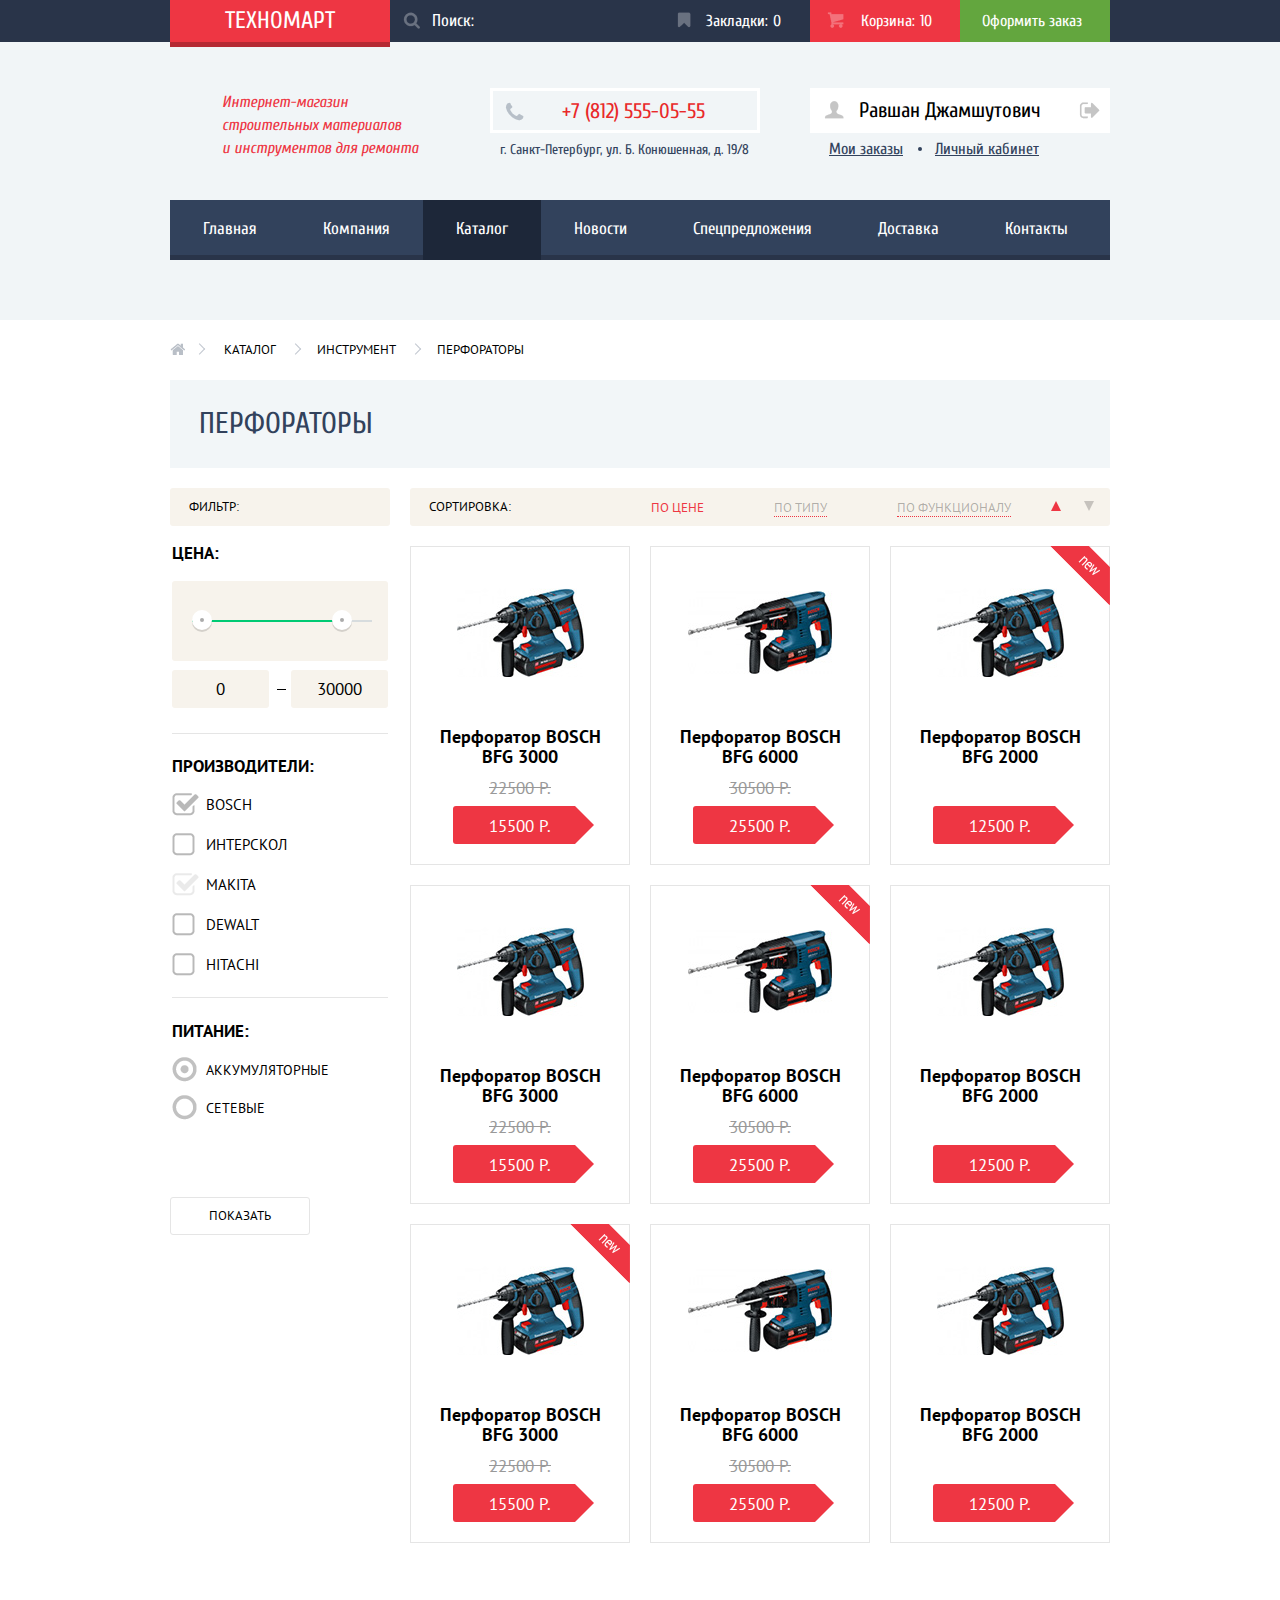
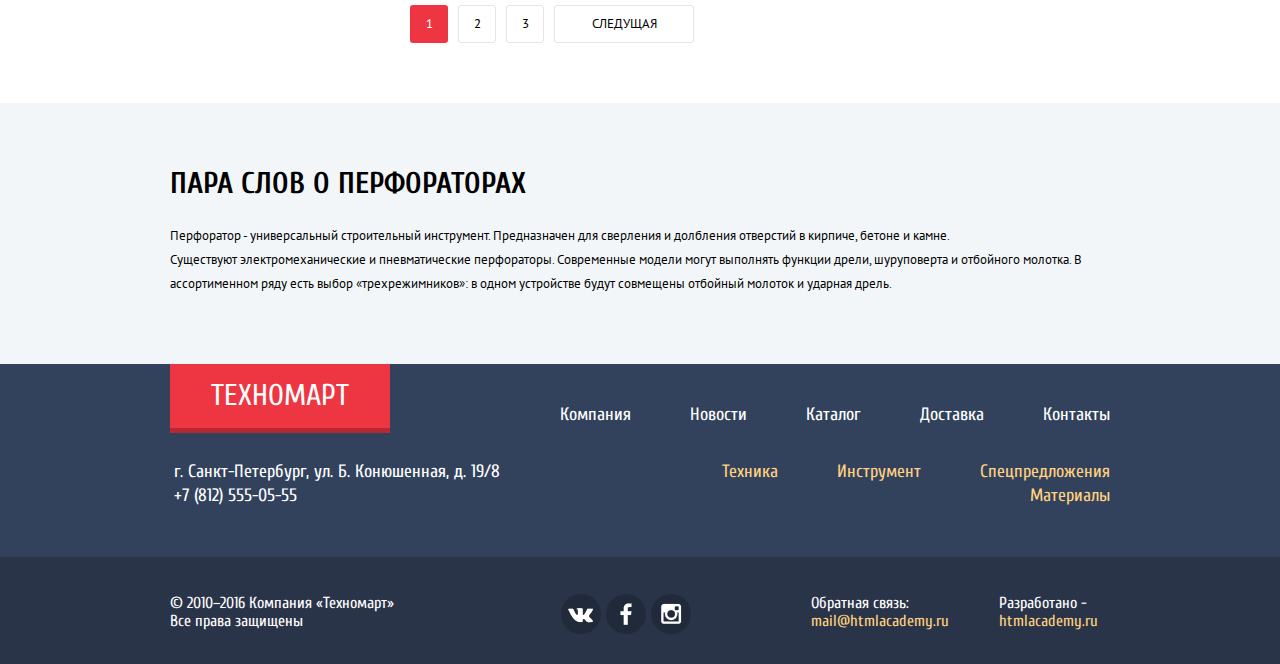
==== commit 36608910: "Устранил недочеты" ====
--- a/catalog.html
+++ b/catalog.html
@@ -5,15 +5,16 @@
     <title>HTML Academy: Техномарт</title>
     <link href="css/normalize.css" rel="stylesheet">
     <link href="https://fonts.googleapis.com/css?family=Cuprum:400,400i,700%7CPT+Sans:400,700&subset=cyrillic" rel="stylesheet">
-    <link href="css/style.css" rel="stylesheet">
+    <link href="css/style.min.css" rel="stylesheet">
   </head>
   <body>
     <header>
       <section class="header-title">
-        <div class="container">
+        <div class="container clearfix">
             <a class="shop-logo" href="index.html">Техномарт</a>
           <form class="search-block" action="https://echo.htmlacademy.ru" method="post">
             <input type="search" name="search" id="search-form" placeholder="Поиск:">
+            <label for="search-form"></label>
           </form>
           <a href="#" class="header-bookmarks">Закладки:<span>0</span></a>
           <a href="#" class="header-cart item-in-cart">Корзина:<span>10</span></a>
@@ -21,7 +22,7 @@
         </div>
       </section>
       <section class="header-info">
-        <div class="container">
+        <div class="container clearfix">
           <div class="header-info-title">
             <p>Интернет-магазин <br> строительных материалов <br> и инструментов для ремонта</p>
           </div>
@@ -41,13 +42,13 @@
       </section>
       <nav class="header-navigation">
         <div class="container">
-          <a class="nav-main" href="index.html">Главная</a>
-          <a class="nav-company" href="#">Компания</a>
-          <a class="nav-catalog" href="#">Каталог</a>
-          <a class="nav-news" href="#">Новости</a>
-          <a class="nav-special" href="#">Спецпредложения</a>
-          <a class="nav-delivery" href="#">Доставка</a>
-          <a class="nav-contacts" href="#">Контакты</a>
+          <a href="index.html">Главная</a>
+          <a href="#">Компания</a>
+          <a class="menu-current">Каталог</a>
+          <a href="#">Новости</a>
+          <a href="#">Спецпредложения</a>
+          <a href="#">Доставка</a>
+          <a href="#">Контакты</a>
         </div>
       </nav>
     </header>
@@ -84,9 +85,9 @@
                 <legend class="vendors">Производители:</legend>
                 <input type="checkbox" checked name="vendor" id="bosch" value="bosch">
                 <label data-type="checkbox" for="bosch">Bosch</label>
-                <input type="checkbox" name="vendor" id="interskol" value="interskol">
+                <input type="checkbox" name="vendor" id="interskol"  value="interskol">
                 <label data-type="checkbox" for="interskol">Интерскол</label>
-                <input type="checkbox" checked name="vendor" id="makita" value="makita">
+                <input type="checkbox" checked name="vendor" id="makita" disabled value="makita">
                 <label data-type="checkbox" for="makita">Makita</label>
                 <input type="checkbox" name="vendor" id="dewalt" value="dewalt">
                 <label data-type="checkbox" for="dewalt">Dewalt</label>
@@ -107,22 +108,22 @@
             <div class="products-sort-filter clearfix">
               <span>Сортировка:</span>
               <div class="sort-toggles">
-                <a href="#" class="price">По цене</a>
+                <a href="#" class="price active">По цене</a>
                 <a href="#" class="type">По типу</a>
                 <a href="#" class="function">По функционалу</a>
               </div>
               <div class="sort-order">
-                <a href="#" class="ascend"></a>
+                <a href="#" class="ascend active"></a>
                 <a href="#" class="descend"></a>
               </div>
             </div>
-            <div class="products">
+            <div class="products-wrapper">
               <article class="product-item">
                 <div class="image-wrapper">
                   <img src="img/bfg-3000.jpg" width="127" height="89" alt="Перфоратор BOSCH BFG 3000">
                   <div class="product-item-hover">
-                    <a href="#" class="buy">Купить</a>
-                    <a href="#" class="bookmark">В закладки</a>
+                    <a href="cart-form.html" class="buy">Купить</a>
+                    <a href="bookmarks.html" class="bookmark">В закладки</a>
                   </div>
                 </div>
                 <p>Перфоратор BOSCH BFG 3000</p>
@@ -133,7 +134,7 @@
                 <div class="image-wrapper">
                   <img src="img/bfg-6000.jpg" width="144" height="83" alt="Перфоратор BOSCH BFG 6000">
                   <div class="product-item-hover">
-                    <a href="#" class="buy">Купить</a>
+                    <a href="cart-form.html" class="buy">Купить</a>
                     <a href="#" class="bookmark">В закладки</a>
                   </div>
                 </div>
@@ -145,8 +146,8 @@
                 <div class="image-wrapper">
                   <img src="img/bfg-2000.jpg" width="127" height="89" alt="Перфоратор BOSCH BFG 2000">
                   <div class="product-item-hover">
-                    <a href="#" class="buy modal-window-btn">Купить</a>
-                    <a href="#" class="bookmark">В закладки</a>
+                    <a href="cart-form.html" class="buy modal-window-btn">Купить</a>
+                    <a href="bookmarks.html" class="bookmark">В закладки</a>
                   </div>
                 </div>
                 <p>Перфоратор BOSCH BFG 2000</p>
@@ -157,7 +158,7 @@
                 <div class="image-wrapper">
                   <img src="img/bfg-3000.jpg" width="127" height="89" alt="Перфоратор BOSCH BFG 3000">
                   <div class="product-item-hover">
-                    <a href="#" class="buy">Купить</a>
+                    <a href="cart-form.html" class="buy">Купить</a>
                     <a href="#" class="bookmark">В закладки</a>
                   </div>
                 </div>
@@ -169,8 +170,8 @@
                 <div class="image-wrapper">
                   <img src="img/bfg-6000.jpg" width="144" height="83" alt="Перфоратор BOSCH BFG 6000">
                   <div class="product-item-hover">
-                    <a href="#" class="buy">Купить</a>
-                    <a href="#" class="bookmark">В закладки</a>
+                    <a href="cart-form.html" class="buy">Купить</a>
+                    <a href="bookmarks.html" class="bookmark">В закладки</a>
                   </div>
                 </div>
                 <p>Перфоратор BOSCH BFG 6000</p>
@@ -181,8 +182,8 @@
                 <div class="image-wrapper">
                   <img src="img/bfg-2000.jpg" width="127" height="89" alt="Перфоратор BOSCH BFG 2000">
                   <div class="product-item-hover">
-                    <a href="#" class="buy">Купить</a>
-                    <a href="#" class="bookmark">В закладки</a>
+                    <a href="cart-form.html" class="buy">Купить</a>
+                    <a href="bookmarks.html" class="bookmark">В закладки</a>
                   </div>
                 </div>
                 <p>Перфоратор BOSCH BFG 2000</p>
@@ -193,8 +194,8 @@
                 <div class="image-wrapper">
                   <img src="img/bfg-3000.jpg" width="127" height="89" alt="Перфоратор BOSCH BFG 3000">
                   <div class="product-item-hover">
-                    <a href="#" class="buy">Купить</a>
-                    <a href="#" class="bookmark">В закладки</a>
+                    <a href="cart-form.html" class="buy">Купить</a>
+                    <a href="bookmarks.html" class="bookmark">В закладки</a>
                   </div>
                 </div>
                 <p>Перфоратор BOSCH BFG 3000</p>
@@ -205,8 +206,8 @@
                 <div class="image-wrapper">
                   <img src="img/bfg-6000.jpg" width="144" height="83" alt="Перфоратор BOSCH BFG 6000">
                   <div class="product-item-hover">
-                    <a href="#" class="buy">Купить</a>
-                    <a href="#" class="bookmark">В закладки</a>
+                    <a href="cart-form.html" class="buy">Купить</a>
+                    <a href="bookmarks.html" class="bookmark">В закладки</a>
                   </div>
                 </div>
                 <p>Перфоратор BOSCH BFG 6000</p>
@@ -217,8 +218,8 @@
                 <div class="image-wrapper">
                   <img src="img/bfg-2000.jpg" width="127" height="89" alt="Перфоратор BOSCH BFG 2000">
                   <div class="product-item-hover">
-                    <a href="#" class="buy">Купить</a>
-                    <a href="#" class="bookmark">В закладки</a>
+                    <a href="cart-form.html" class="buy">Купить</a>
+                    <a href="bookmarks.html" class="bookmark">В закладки</a>
                   </div>
                 </div>
                 <p>Перфоратор BOSCH BFG 2000</p>
@@ -236,10 +237,10 @@
         </section>
       </div>
     </main>
-    <aside class="perforator-about">
-      <div class="container clearfix">
-        <h2>Пара слов о перфораторах</h2>
-        <p>Перфоратор - универсальный строительный инструмент. Предназначен для сверления и долбления отверстий в кирпиче, бетоне и камне.<br>Существуют электромеханические и пневматические перфораторы. Современные модели могут выполнять функции дрели, шуруповерта и отбойного молотка. В ассортименном ряду есть выбор «трехрежимников»: в одном устройстве будут совмещены отбойный молоток и ударная дрель.</p>
+    <aside class="perforator-about clearfix">
+      <div class="container">
+        <h2>Пара слов о перфораторах </h2>
+        <p>Перфоратор - универсальный строительный инструмент. Предназначен для сверления и долбления отверстий в кирпиче, бетоне и камне.<br>Существуют электромеханические и пневматические перфораторы. Современные модели могут выполнять функции дрели, шуруповерта и отбойного молотка. В ассортименном ряду есть выбор «трехрежимников»: в одном устройстве будут совмещены отбойный молоток и ударная дрель. </p>
       </div>
     </aside>
     <div class="cart-wrapper close-wrapper clearfix">
@@ -297,6 +298,6 @@
         </div>
       </section>
     </footer>
-    <script src="js/script.js"></script>
+    <script src="js/script.min.js"></script>
   </body>
 </html>
--- a/css/style.min.css
+++ b/css/style.min.css
@@ -0,0 +1 @@
+input:focus,textarea:focus{outline:none}h1,.popular{font-family:"Cuprum","Arial","sans-serif";font-size:30px;font-weight:400;line-height:30px;color:#32425c;text-transform:uppercase}.item-in-cart,.make-bookmark{background-color:#ee3643;color:#fff}.clearfix::after{content:"";display:table;clear:both}.new::after{position:absolute;content:' ';width:60px;height:59px;background-image:url(../img/new-mark.png);top:-1px;right:-1px}.btn-red{border-radius:3px;background-color:#ee3643;text-transform:uppercase;text-decoration:none;font-family:"Cuprum","Arial","sans-serif";font-size:14px;line-height:18px;color:#fff}.btn-red:hover{background-color:#ca2c37}.btn-red:active{background-color:#ba2732}.container{width:940px;margin:0 auto}body{font-family:"PT Sans","Arial","sans-serif";background-color:#fff;position:relative}header{background-color:#f1f5f7;font-family:"Cuprum","Arial","sans-serif";min-height:320px;color:#fff}.index-header{margin-bottom:59px}.header-title{background-color:#293449;color:#fff}.header-title .container{min-height:42px;margin-bottom:46px}.shop-logo{background-color:#ee3643;text-transform:uppercase;font-size:24px;line-height:24px;box-shadow:0 5px 0 #b52933;padding-left:55px;padding-right:55px}.shop-logo:hover{background-color:#ca2c37;box-shadow:0 5px 0 #9a212a}.shop-logo:active{background-color:#ba2732;box-shadow:0 5px 0 #8e1e26}.header-title .search-block{display:block;float:left;width:270px;margin-right:0;font-size:17px;height:42px;border:none;outline:none}.search-block label{display:block;float:left;width:42px;height:42px;background-color:#293449;background-image:url(../img/sprite.png);background-repeat:no-repeat;background-position:-2px -698px;cursor:pointer}.search-block input{display:block;float:right;width:228px;background-color:#293449;border:none;padding:11px 0 12px;box-shadow:none;font-size:17px;font-family:"Cuprum","Arial","serif";color:#fff}.search-block input:hover,.search-block label:hover,.header-bookmarks:hover,.header-cart:hover{background-color:#212a3a}.search-block input:hover + label{background-color:#212a3a;background-image:url(../img/sprite.png);background-repeat:no-repeat;background-position:-2px -792px}.search-block input:focus{background-color:#fff;color:#000}.search-block input:focus + label{background-color:#fff;background-image:url(../img/sprite.png);background-repeat:no-repeat;background-position:-2px -745px}.header-title a{display:block;float:left;position:relative;text-decoration:none;line-height:42px;color:#fff}.header-title a:not(:last-of-type)::before{position:absolute;content:"";background-image:url(../img/sprite.png);background-repeat:no-repeat;left:17px;top:12px;opacity:.3}.header-title a:not(:last-of-type):hover::before{opacity:1}.header-title a:not(:last-of-type):active::before{opacity:.5}.header-title span{margin-left:5px}.header-bookmarks{width:75px;padding-left:46px;padding-right:29px}.header-bookmarks::before{width:14px;height:16px;background-position:-15px -173px}.header-cart{width:67px;padding-left:51px;padding-right:32px}.header-cart::before{width:17px;height:16px;background-position:-15px -127px}.header-checkout{width:102px;background-color:#63a63e;color:#fff;padding-left:22px;padding-right:26px}.header-checkout:hover{background-color:#5fbb2d}.header-checkout:active{background-color:#518534;color:#fff;color:rgba(255,255,255,0.51)}.header-bookmarks:active,.header-cart:active{background-color:#161d29;color:#fff;color:rgba(255,255,255,0.6)}.header-info .container{min-height:112px}.header-info-title{float:left;width:300px;margin-right:20px;min-height:20px}.header-info-title p{display:block;margin-left:52px;width:205px;padding-top:3px;font-size:16px;line-height:23px;font-style:italic;color:#ee3643;margin-top:0}.header-contacts{width:270px;float:left;margin-right:50px}.header-contacts .phone{display:block;position:relative;text-decoration:none;color:#e9292a;padding:11px 50px 10px 69px;border:3px solid #fff;font-size:21px;line-height:18px;margin-bottom:8px}.header-contacts .phone::before{position:absolute;content:"";width:29px;height:19px;left:12px;background-image:url(../img/sprite.png);background-repeat:no-repeat;background-position:-15px -661px}.header-contacts .adress{display:block;width:300px;color:#32425c;font-size:14px;line-height:17px;margin-left:10px}.entrance-form{width:300px;float:left;font-size:21px;line-height:18px;text-align:center;min-height:46px}.entrance-form .sign-in{display:block;float:left;position:relative;width:50px;background-color:#fff;margin-left:17px;margin-right:10px;text-decoration:none;padding:14px 25px 14px 48px;color:#000}.sign-in::before{position:absolute;content:"";width:20px;height:17px;background-image:url(../img/sprite.png);background-repeat:no-repeat;left:15px;background-position:-15px -473px}.sign-in:hover::before{background-position:-15px -520px}.sign-in:active::before{background-position:-15px -473px}.entrance-form .registration{display:block;float:left;width:150px;background-color:#fff;text-decoration:none;padding:14px 0;color:#000}.entrance-form .user-form{width:255px;float:left}.entrance-form .user{display:block;position:relative;background-color:#fff;text-decoration:none;font-size:21px;line-height:18px;padding:13px 0 14px 25px;margin-bottom:7px;color:#000}.entrance-form .user::before{position:absolute;content:"";width:20px;height:18px;background-image:url(../img/sprite.png);background-position:-15px -851px;left:14px}.entrance-form .user:hover::before{background-position:-15px -899px}.entrance-form .user:active::before{background-position:-15px -851px}.user-form .orders,.user-form .cabinet{display:block;float:left;position:relative;padding-left:19px;padding-right:13px;font-size:16px;line-height:18px;color:#32425c}.user-form .cabinet::before{position:absolute;content:'';width:4px;height:4px;border-radius:50%;background-color:#32425c;top:7px;left:2px}.entrance-form .exit{display:block;float:left;width:45px;min-height:45px;background-color:#fff;background-image:url(../img/sprite.png);background-position:-1px -553px}.entrance-form .exit:hover{background-position:-1px -600px}.entrance-form .exit:active{background-position:-1px -553px}.entrance-form a:hover{color:#ee3643}.user-form .user:hover{color:#000}.entrance-form a:active,.user-form .user:active{color:#000;color:rgba(0,0,0,0.3)}.user-form .orders:active,.user-form .cabinet:active{color:#32425c;color:rgba(50,66,92,0.3)}.header-navigation{min-height:120px}.header-navigation .container{display:-ms-flexbox;display:flex;-ms-flex-wrap:wrap;flex-wrap:wrap;min-height:55px;background-color:#32425c;box-shadow:0 5px 0 #293449}.header-navigation a{display:block;text-decoration:none;color:#fff;font-size:17px;line-height:17px;padding:20px 33px 18px}.header-navigation a:hover{background-color:#293449}.header-navigation a:active,.menu-current{color:#fff;color:rgba(255,255,255,0.5);background-color:#1d2739;box-shadow:0 5px 0 #1d2739}main .container{display:block}.categories{min-height:409px;margin-bottom:54px}.categories .float-right{float:right}.categories :not(.float-right){float:left}.category-box{position:relative;display:block;width:300px;min-height:123px}.category-box:not(:last-of-type){margin-bottom:20px}.category-box:nth-of-type(-n+2){margin-right:20px}.category-box-info{float:left;width:160px}.category-box span{display:block;font-family:"Cuprum","Arial","sans-serif";font-size:24px;font-weight:700;padding-top:22px;padding-bottom:14px;margin-left:22px;color:#fff}.category-box a{display:block;font-family:"Cuprum","Arial","sans-serif";font-size:14px;margin-left:24px;text-decoration:none;text-transform:uppercase;padding:11px 0;width:136px;text-align:center;margin-bottom:22px;border-radius:3px;background-color:#000;background-color:rgba(0,0,0,0.1);color:#fff}.float-right a{width:133px}.category-box a:hover{background-color:#000;background-color:rgba(0,0,0,0.2)}.category-box a:active{background-color:#000;background-color:rgba(0,0,0,0.3)}.category-box-logo{float:right;width:140px;height:123px}.materials img{margin:31px auto auto 53px}.instrument img{margin:33px auto auto 37px}.technics img{margin:31px auto auto 31px}.sale img{margin:26px auto auto 37px}.delivery img{margin:32px auto auto 30px}.slider-wrapper{display:block;float:left;width:620px;min-height:266px;overflow:hidden;margin-right:20px;position:relative}.slider-wrapper input{display:none}.slider-control,.slider-dot{position:absolute;z-index:10}.slider-control:hover,.slider-dot:hover{cursor:pointer}.slider-wrapper .slider-dot{right:295px;width:6px;height:6px;border:2px solid #fff;border-radius:50%;background-color:#fff;bottom:36px}.slider-dot-1{left:295px}.slider-dot-2{right:295px}.slider-wrapper .slider-control{position:absolute;width:30px;height:30px}.slider-control::before,.slider-control::after{position:absolute;content:"";width:28px;height:4px;background-color:#fff;border-radius:3px}.slider-control::before{top:21px;left:2px;transform:rotate(45deg)}.slider-control::after{top:3px;left:2px;transform:rotate(-45deg)}.slider-control-left{left:20px;top:45%}.slider-control-right{transform:rotate(180deg);right:14px;top:44%}input[value="slide-btn1"]:checked ~ .slider-dot[for="slide-btn1"],input[value="slide-btn2"]:checked ~ .slider-dot[for="slide-btn2"]{background-color:#ee3643}input[value="slide-btn1"]:checked ~ .slider-inner .slider-slides{transform:translate(0)}input[value="slide-btn2"]:checked ~ .slider-inner .slider-slides{transform:translate(-620px)}.sider-inner{overflow:hidden}.slider-slides{width:1240px;min-height:266px;transition:transform .8s ease}.slide-1{float:left;background-image:url(../img/slider-1.jpg);width:620px;height:266px}.slide-2{float:left;background-image:url(../img/slider-2.jpg);width:620px;height:266px}.slider-header{display:block;min-height:105px;margin-bottom:100px}.slider-header span{display:block;float:left;margin-left:25px;width:595px;font-size:18px;line-height:24px;color:#fff}.slider-header .category-box-title{font-family:"Cuprum","Arial","sans-serif";font-size:36px;font-weight:700;line-height:30px;text-transform:uppercase;color:#fff;margin-top:27px;margin-bottom:5px}.slider-wrapper a{display:block;margin-left:25px;padding:11px 48px;border-radius:3px;background-color:#ee3643;text-transform:uppercase;text-decoration:none;font-family:"Cuprum","Arial","sans-serif";font-size:14px;line-height:18px;color:#fff}.categories .materials,.categories .delivery{background-color:#f6b22d}.categories .instrument{background-color:#4aafde}.categories .technics{background-color:#cc79d1}.categories .sale{background-color:#85d179}.popular-title{display:block;width:940px;min-height:88px;margin-bottom:20px;background-color:#f7f3ec}.popular-title span{display:block;float:left;margin-left:28px;padding:29px 0;width:615px}.popular-title a{display:block;float:right;width:253px;text-align:center;padding:10px 0;margin-right:24px;margin-top:24px;margin-bottom:24px}.popular-vendors-wrapper{margin-top:20px;margin-left:-20px}.catalog{margin-bottom:60px}main .breadcrumbs{width:100%;padding:21px 0;font-family:"PT Sans","Arial","sans-serif";font-size:13px;line-height:18px;text-transform:uppercase;min-height:18px}.breadcrumbs a{display:block;float:left;position:relative;text-decoration:none;text-align:center;color:#000;margin-right:41px}.breadcrumbs .breadcrumbs-home{width:15px;min-height:18px;margin-right:39px;background-image:url(../img/sprite.png);background-position:-15px -429px}.breadcrumbs a:not(:last-of-type)::after,.breadcrumbs a:not(:last-of-type)::before{position:absolute;content:"";width:8px;height:1px;background-color:#c1c6ce}.breadcrumbs-home::before{transform:rotate(-45deg);top:10px;right:-21px}.breadcrumbs-home::after{transform:rotate(45deg);top:5px;right:-21px}.breadcrumbs a:not(:first-of-type)::after{transform:rotate(45deg);top:5px;right:-26px}.breadcrumbs a:not(:first-of-type)::before{transform:rotate(-45deg);top:10px;right:-26px}.breadcrumbs a:hover{color:#ee3643}.breadcrumbs a:active{background-color:#000;color:rgba(0,0,0,0.3)}.catalog h1{display:block;background-color:#f2f6f8;padding:29px 0 29px 29px;margin-top:0}.catalog-content{display:block;width:940px}.catalog-content .filter{display:block;float:left;width:220px;margin-right:20px}.filter span{display:block;width:201px;padding:10px 0 10px 19px;margin-bottom:12px;font-family:"PT Sans","Arial","sans-serif";font-size:13px;line-height:18px;text-transform:uppercase;background-color:#f7f3ec;border-radius:3px}.filter-form fieldset{display:block;border:none;padding:0}.filter-form fieldset:not(:last-of-type){border-bottom:1px solid #e5e5e5}.filter-form-vendor{margin-bottom:18px}.filter-form-power{margin-bottom:79px}.filter-form legend{font-family:"PT Sans","Arial","sans-serif";font-weight:700;font-size:17px;line-height:30px;text-transform:uppercase}.filter-form .price-filter{min-height:170px;margin-bottom:17px}.filter-form .price{margin-bottom:13px}.filter-form .vendors,.filter-form .power{margin-bottom:14px}.filter-form .range-filter{margin-bottom:25px}.filter-form label{display:block}.filter-form .range-controls{height:80px;background-color:#f7f3ec;border-radius:3px;margin-bottom:9px}.range-controls .scale{display:inline-block;position:relative;vertical-align:top;width:180px;height:2px;background-color:#d7dcde;margin-left:20px;margin-top:39px}.range-controls .bar{position:absolute;top:0;width:150px;height:2px;background-color:#00ca74}.range-controls .toggle{position:absolute;width:4px;height:4px;top:-10px;border:8px solid #fff;border-radius:50%;background-color:#ababab;box-shadow:0 2px 0 0 rgba(0,0,0,0.14)}.range-controls .max-toggle{right:20px}.filter-form .price-controls{position:relative}.filter-form .price-controls::after{position:absolute;content:"";width:9px;height:1px;background-color:#000;top:19px;left:105px}.price-controls span{display:block;width:10px;height:10px;float:left}.price-controls input{width:93px;min-height:36px;border:none;border-radius:3px;font-family:"PT Sans","Arial","sans-serif";font-size:17px;line-height:18px;text-align:center;background-color:#f7f3ec}.filter-form .min-price{float:left}.filter-form .max-price{float:right}.filter-form-vendor input{display:none}.filter-form label{cursor:pointer}.filter-form-vendor label{display:block;position:relative;font-family:"PT Sans","Arial","sans-serif";font-size:15px;line-height:20px;text-transform:uppercase;margin-left:34px;margin-bottom:22px}.filter-form-vendor input + label::before{position:absolute;content:"";width:23px;height:23px;left:-34px;top:-2px;background-image:url(../img/sprite.png);background-position:-15px -219px}.filter-form-vendor input + label:hover::before{background-position:-15px -272px;cursor:pointer}.filter-form-vendor input:checked + label::before{width:27px;background-position:-15px -325px;cursor:pointer}.filter-form-vendor input:checked + label:hover::before{width:27px;background-position:-15px -378px;cursor:pointer}.filter-form-vendor input:disabled + label::before{width:27px;opacity:.3}.filter-form-vendor label:not(:last-of-type){margin-bottom:20px}.filter-form-power input{display:none}.filter-form-power label{position:relative;font-family:"PT Sans","Arial","sans-serif";font-size:14px;line-height:20px;text-transform:uppercase;margin-left:34px}.filter-form-power label:not(:last-of-type){margin-bottom:18px}.filter-form-power label:before{position:absolute;content:"";width:25px;height:25px;left:-34px;top:-3px;background-image:url(../img/sprite.png);background-position:-15px -1095px}.filter-form-power input + label:hover::before{background-position:-15px -1260px}.filter-form-power input:checked + label::before{background-position:-15px -1150px}.filter-form-power input:checked + label:hover::before{background-position:-15px -1205px}.filter-form-power input:disabled + label::before{opacity:.3}.filter-form button{width:140px;height:38px;background-color:#fff;border:1px solid #e5e5e5;border-radius:3px;font-family:"PT Sans","Arial","sans-serif";font-size:13px;line-height:18px;text-transform:uppercase}.filter-form button:hover{border:1px solid #bdc6ca}.filter-form button:active{border:1px solid #ee3643}.content-part{display:block;float:right;width:700px}.products-sort-filter{width:700px;min-height:38px;margin-bottom:20px;border-radius:3px;background-color:#f7f3ec;font-family:"PT Sans","Arial","sans-serif";font-size:13px;text-transform:uppercase}.products-sort-filter span{display:block;float:left;margin:10px 140px 10px 19px;text-transform:uppercase}.products-sort-filter .sort-toggles{float:left;width:360px;margin-top:11px;margin-right:10px}.sort-toggles a{display:block;float:left;text-decoration:none;border-bottom:dotted 1px #ee3643;color:#000;color:rgba(0,0,0,0.3)}.sort-toggles a:not(:last-of-type){margin-right:70px}.sort-toggles a:hover{color:#000;border-bottom:solid 1px #ee3643}.sort-toggles .active{color:#ee3643;border:none}.products-sort-filter .sort-order{float:left;width:60px}.sort-order a{display:block;float:left;position:relative;width:30px;background-color:#fff}.sort-order a:after{position:absolute;content:"";top:13px;right:-10px;border-left:5px solid transparent;border-right:5px solid transparent;border-bottom:10px solid #c6c2bd}.sort-order .descend:after{transform:rotate(180deg);right:-43px}.sort-order a:hover:after{border-bottom:10px solid #000}.sort-order .active:after{border-bottom:10px solid #ee3643}.products-wrapper{margin-left:-20px;font-size:0}.product-item{display:inline-block;vertical-align:top;position:relative;width:218px;border:1px solid #e5e5e5;font-size:14px;margin-bottom:20px;margin-left:20px}.product-item:hover,.vendor-logo:hover{box-shadow:0 10px 25px 0 rgba(0,0,0,0.5)}.vendor-logo:active{box-shadow:0 4px 10px 0 rgba(0,0,0,0.5)}.vendor-logo:active img{opacity:.3}.product-item .image-wrapper{display:block;position:relative;width:100%;height:170px;overflow:hidden}.product-item img{position:absolute;top:0;left:0;right:0;bottom:0;margin:auto;max-width:100%;max-height:100%}.product-item-hover{display:none;min-height:83px;width:100%;margin-top:25px}.product-item:hover img{display:none}.product-item:hover .product-item-hover{display:block}.product-item-hover a{display:block;text-align:center;text-decoration:none;text-transform:uppercase;margin-left:auto;margin-right:auto;font-size:14px;font-family:"Cuprum","Arial","sans-serif";border-radius:3px}.product-item-hover .buy{position:relative;width:135px;background-color:#63a63e;color:#fff;padding-top:12px;padding-bottom:12px;margin-top:45px;margin-bottom:8px;box-shadow:inset 0 -3px 0 0 #367315}.product-item-hover .buy::before{position:absolute;content:"";width:17px;height:16px;top:10px;left:13px;background-image:url(../img/sprite.png);background-position:-15px -127px;opacity:.3}.product-item-hover .buy:hover::before{opacity:1}.product-item-hover .bookmark{width:129px;background-color:#fff;color:#32425c;padding-top:9px;padding-bottom:9px;border:3px solid #63a63e}.product-item-hover .buy:hover{background-color:#5fbb2d;cursor:pointer}.product-item-hover .bookmark:hover{border-color:#32425c;cursor:pointer}.product-item-hover .buy:active{background-color:#518534;box-shadow:none}.product-item-hover .bookmark:active{opacity:.3;cursor:pointer}.product-item p{display:block;min-height:20px;font-family:"PT Sans","Arial","sans-serif";font-weight:700;font-size:18px;line-height:20px;text-align:center;color:#000;margin-bottom:12px;padding:0 25px;margin-top:10px}.product-item span{display:block;font-family:"PT Sans","Arial","sans-serif";font-size:17px;line-height:18px;margin-left:42px;text-transform:uppercase;cursor:pointer}.product-item .old-price{min-height:20px;width:83px;padding:0 0 7px 36px;color:#999;text-decoration:line-through}.product-item .actual-price{padding:11px 38px 9px 36px;position:relative;margin-bottom:20px;width:76px;background-color:#ee3643;border-radius:3px;color:#fff}.product-item .actual-price:after{position:absolute;top:0;right:-10px;width:0;height:0;content:'';border:19px solid #fff;border-left-color:#ee3643}.catalog-content .paginator{width:700px;margin-top:42px}.paginator a{display:block;float:left;width:36px;margin-right:10px;padding:9px 0;color:#000;text-align:center;text-decoration:none;text-transform:uppercase;font-family:"Pt Sans","Arial","sans-serif";font-size:13px;line-height:18px;border:1px solid #e5e5e5;border-radius:3px}.paginator .current,.paginator .current:hover,.paginator .current:active{background-color:#ee3643;border:none;padding:10px 0;width:38px;color:#fff}.paginator a:not(.current):hover{border:1px solid #bdc6ca}.paginator a:not(.current):active{border:1px solid #ee3643}.paginator .next{width:138px}.perforator-about{min-height:261px;background-color:#f2f6f8;font-family:"PT Sans","Arial","sans-serif";font-size:13px;line-height:24px}.perforator-about h2{display:block;font-family:"Cuprum","Arial","sans-serif";font-size:30px;text-transform:uppercase;padding:69px 0 28px;margin:0}.perforator-about p{display:block;margin:0}.perforator-about p:last-of-type{margin-bottom:65px}.popular-vendors-wrapper{margin-bottom:65px}.vendor-logo{display:inline-block;vertical-align:top;position:relative;float:left;width:218px;height:143px;border:1px solid #e5e5e5;margin-left:20px;margin-bottom:20px}.vendor-logo img{position:absolute;top:0;left:0;right:0;bottom:0;margin:auto;max-width:100%;max-height:100%}.services{background-color:#f2f6f8;min-height:522px}.services .container{display:block}.services-info{display:block;min-height:225px;width:100%}.services-info .services-title{display:block;font-family:"Cuprum","Arial","sans-serif";font-size:30px;text-transform:uppercase;line-height:24px;padding-top:67px;padding-bottom:30px}.services-info p{display:block;font-family:"PT Sans","Arial","sans-serif";font-size:13px;line-height:24px;margin-top:0}.services-tabs{position:relative;width:940px;height:282px}.services-tabs .services-tabs-controls{display:block;float:left;width:240px;height:282px}.services-tabs::after{position:absolute;content:' ';top:-40px;left:230px;width:10px;height:272px;background-image:url(../img/vertical-shadow-line.png)}.services-tabs input,.tab-content{display:none}.services-tabs label{display:block;width:218px;padding:14px 0 15px 22px;position:relative;font-family:"Cuprum","Arial","sans-serif";font-weight:700;font-size:21px;line-height:30px;color:#fff;background-color:#32425c}.services-tabs label:not(:last-of-type){margin-bottom:2px}.services-tabs label:not(:last-of-type)::after{position:absolute;content:' ';bottom:-2px;left:0;width:240px;height:2px;background-image:url(../img/horizontal-border.jpg)}.services-tabs label:hover{cursor:pointer;background-color:#293449}input[value="delivery"]:checked ~ .services-tabs-controls label[for="tab-delivery"],input[value="warranty"]:checked ~ .services-tabs-controls label[for="tab-warranty"],input[value="credit"]:checked ~ .services-tabs-controls label[for="tab-credit"]{cursor:pointer;background-color:#fff;color:#32425c}input[value="delivery"]:checked ~ .services-tabs-description .delivery-tab,input[value="warranty"]:checked ~ .services-tabs-description .warranty-tab,input[value="credit"]:checked ~ .services-tabs-description .credit-tab{display:block;position:relative;height:284px}.services-tabs-description{float:right;width:620px;margin-top:4px}.tab-content span{display:block;font-family:"Cuprum","Arial","sans-serif";font-size:36px;line-height:24px;color:#32425c;text-transform:uppercase;margin-bottom:32px}.tab-content p{display:block;font-family:"PT Sans","Arial","sans-serif";font-size:13px;line-height:24px}.tab-content::after{position:absolute;content:""}.delivery-tab::after{background-image:url(../img/delivery-car.png);width:468px;height:261px;right:0;top:19px}.warranty-tab::after{background-image:url(../img/gurantee-medal.png);width:389px;height:283px;right:-8px;top:-3px}.credit-tab::after{background-image:url(../img/credit.png);width:465px;height:285px;right:-25px;top:-5px}.credit-tab a{display:block;padding:11px 0;width:195px;text-align:center;margin-top:24px}.about-us .container{display:block;margin-top:78px;margin-bottom:86px}.about-company{display:block;float:left;width:560px;margin-right:80px}.contacts{display:block;float:right;width:300px}.about-company span,.contacts span{display:block;font-family:"Cuprum","Arial","sans-serif";font-size:30px;line-height:30px;text-transform:uppercase;margin-bottom:27px}.about-company p,.contacts p{display:block;font-family:"PT Sans","Arial","sans-serif";font-size:13px;line-height:24px}.about-company p:first-of-type{margin-bottom:24px}.about-company p:last-of-type{margin-bottom:22px}.about-company ul{display:block;list-style:none;padding-left:0;font-family:"Cuprum","Arial","sans-serif";font-size:18px;line-height:18px;margin-bottom:37px}.about-company li{position:relative;padding-left:35px}.about-company li:not(:last-of-type){margin-bottom:22px}.about-company li::before{position:absolute;content:' ';top:8px;left:0;width:25px;height:2px;background-color:#fb565a}.about-us .about-company-btn{display:block;width:220px;padding:10px 0;text-align:center}.contacts p{margin-bottom:31px}.contacts .map{height:158px;margin-bottom:40px}.feedback-btn:hover,.close-cross:hover{cursor:pointer}.contacts .feedback-btn{display:block;width:300px;padding:10px 0;text-align:center}.feedback-wrapper{position:fixed;width:620px;height:430px;top:0;right:0;bottom:0;left:0;margin:auto}.feedback-wrapper,.cart-wrapper{box-shadow:0 20px 40px 0 rgba(0,0,0,0.75),0 7px 0 0 #ee3643 inset;background-color:#fff;z-index:99}.feedback-wrapper form{width:620px;display:block;margin-top:54px}.feedback-wrapper .form-top-line,.feedback-wrapper .form-bottom-line{display:block;width:460px;margin:0 80px}.feedback-wrapper label{display:block;float:left;font-family:"Cuprum","Arial","sans-serif";font-size:18px;line-height:18px;padding-bottom:10px}.feedback-wrapper input,.feedback-wrapper textarea{display:block;float:left;border:2px solid #dcd7de;border-radius:3px;box-shadow:none}.form-top-line label{width:220px}.form-top-line input:not(:last-of-type),.form-top-line label:not(:last-of-type){margin-right:20px}.form-top-line input{height:32px;width:200px;margin-bottom:20px;font-family:"PT Sans","Arial","sans-serif";font-size:13px;line-height:18px;padding-left:15px}.feedback-wrapper textarea{min-height:92px;font-family:"PT Sans","Arial","sans-serif";font-size:13px;line-height:18px;padding:7px 0 10px 14px;margin-bottom:38px}.form-bottom-line textarea,.form-bottom-line label{width:442px}.feedback-wrapper form .button-area{width:100%;min-height:112px;background-color:#f1f1f1}.feedback-wrapper button[type=submit]{margin:39px 80px 37px;width:460px;border:none;padding:10px 0;cursor:pointer}.map-wrapper{position:fixed;width:940px;height:446px;top:0;right:0;bottom:0;left:0;margin:auto;box-shadow:0 0 16px 8px rgba(0,0,0,0.5);z-index:99}.close-cross{position:absolute;width:21px;height:13px;border:none;top:17px;right:10px;background-color:transparent}.cart-wrapper{position:fixed;width:620px;height:282px;top:0;right:0;bottom:0;left:0;margin:auto}.cart-wrapper-title{display:block;position:relative;width:480px;margin:78px 80px 75px 180px;font-family:"Cuprum","Arial","sans-serif";font-size:30px;line-height:18px}.cart-wrapper-title::before{position:absolute;content:"";top:-23px;left:-99px;width:65px;height:65px;border-radius:50%;background-color:#63a63e;background-image:url(../img/sprite.png);background-repeat:no-repeat;background-position:-1px 5px}.cart-wrapper .button-area{display:block;font-family:"Cuprum","Arial","sans-serif";font-size:14px;line-height:18px;height:112px;width:100%;background-color:#f1f1f1}.cart-wrapper a{display:block;float:left;width:220px;margin-top:36px;padding:10px 0;text-align:center}.cart-wrapper .cart-wrapper-btn{margin-left:80px;margin-right:20px}.cart-wrapper .item-in-cart{margin-right:80px;background-color:#fff;text-transform:uppercase;border-radius:3px;color:#000;text-decoration:none}.cart-wrapper .item-in-cart:hover{cursor:pointer;color:#ee3643}.cart-wrapper .item-in-cart:active{background-color:#000;color:rgba(0,0,0,0.3)}.show-wrapper{display:block;animation:fade-in .6s}@keyframes fade-in{0%{transform:translateY(-2000px)}70%{transform:translateY(30px)}90%{transform:translateY(-10px)}100%{transform:translateY(0)}}.close-wrapper{display:none}.close-cross::before,.close-cross::after{position:absolute;content:"";width:25px;height:5px;top:0;right:-2px;background-color:#ee3643}.close-cross::before{transform:rotate(45deg)}.close-cross::after{transform:rotate(-45deg)}.feedback-wrapper .close-cross,.cart-wrapper .close-cross{top:24px;right:9px}footer{background-color:#32425c;font-family:"Cuprum","Arial","sans-serif";color:#fff;min-height:300px;font-size:18px;line-height:24px}.footer-top .container{display:block;min-height:193px}.footer-top-line{display:block;height:63px;margin-bottom:33px}.footer-top-logo{display:block;float:left;width:220px;font-size:30px;line-height:30px;text-decoration:none;text-align:center;color:#fff;padding:17px 0}.footer-nav{float:right;width:550px;margin-left:170px}.footer-nav a{display:block;float:right;margin-top:39px;text-decoration:none;color:#fff}.footer-nav-item:not(:last-of-type),.footer-submenu-item:not(:last-of-type){margin-left:59px}.footer-top-info{display:block;min-height:95px}.footer-top-info-adress{float:left;margin-left:4px}.footer-top-submenu{display:block;float:right;width:525px}.footer-top-submenu a{display:block;float:right;text-decoration:none;color:#ffd180}.footer-nav a:hover,.footer-top-submenu a:hover{text-decoration:underline}.footer-nav a:active{text-decoration:none;color:#fff;color:rgba(255,255,255,0.5)}.footer-top-submenu a:active{text-decoration:none;color:#ffd180;color:rgba(255,209,128,0.5)}.footer-bottom{background-color:#293449;min-height:107px;font-size:16px;line-height:18px}.footer-bottom .container{display:block;padding-top:37px}.footer-bottom .copyright{float:left;width:250px;margin-right:141px}.footer-bottom .social{float:left;width:150px;margin-right:100px}.social a{display:block;float:left;width:40px;height:40px;background-color:#212a3a;border-radius:50%;margin-right:5px;background-image:url(../img/sprite.png);background-repeat:no-repeat}.social .vk-btn{background-position:-8px -985px}.social .fb-btn{background-position:-1px -66px}.social .inst-btn{background-position:-5px -938px}.footer-bottom .social a:hover,.footer-bottom .social a:active{background-color:#ee3643}.footer-bottom .feedback{float:left;width:150px;margin-right:38px}.footer-bottom .developer{float:left;width:100px}.feedback a,.developer a{display:block;text-decoration:none;color:#ffd180}.feedback a:hover,.developer a:hover{text-decoration:underline}.feedback a:active,.developer a:active{text-decoration:none;color:#ee3643}
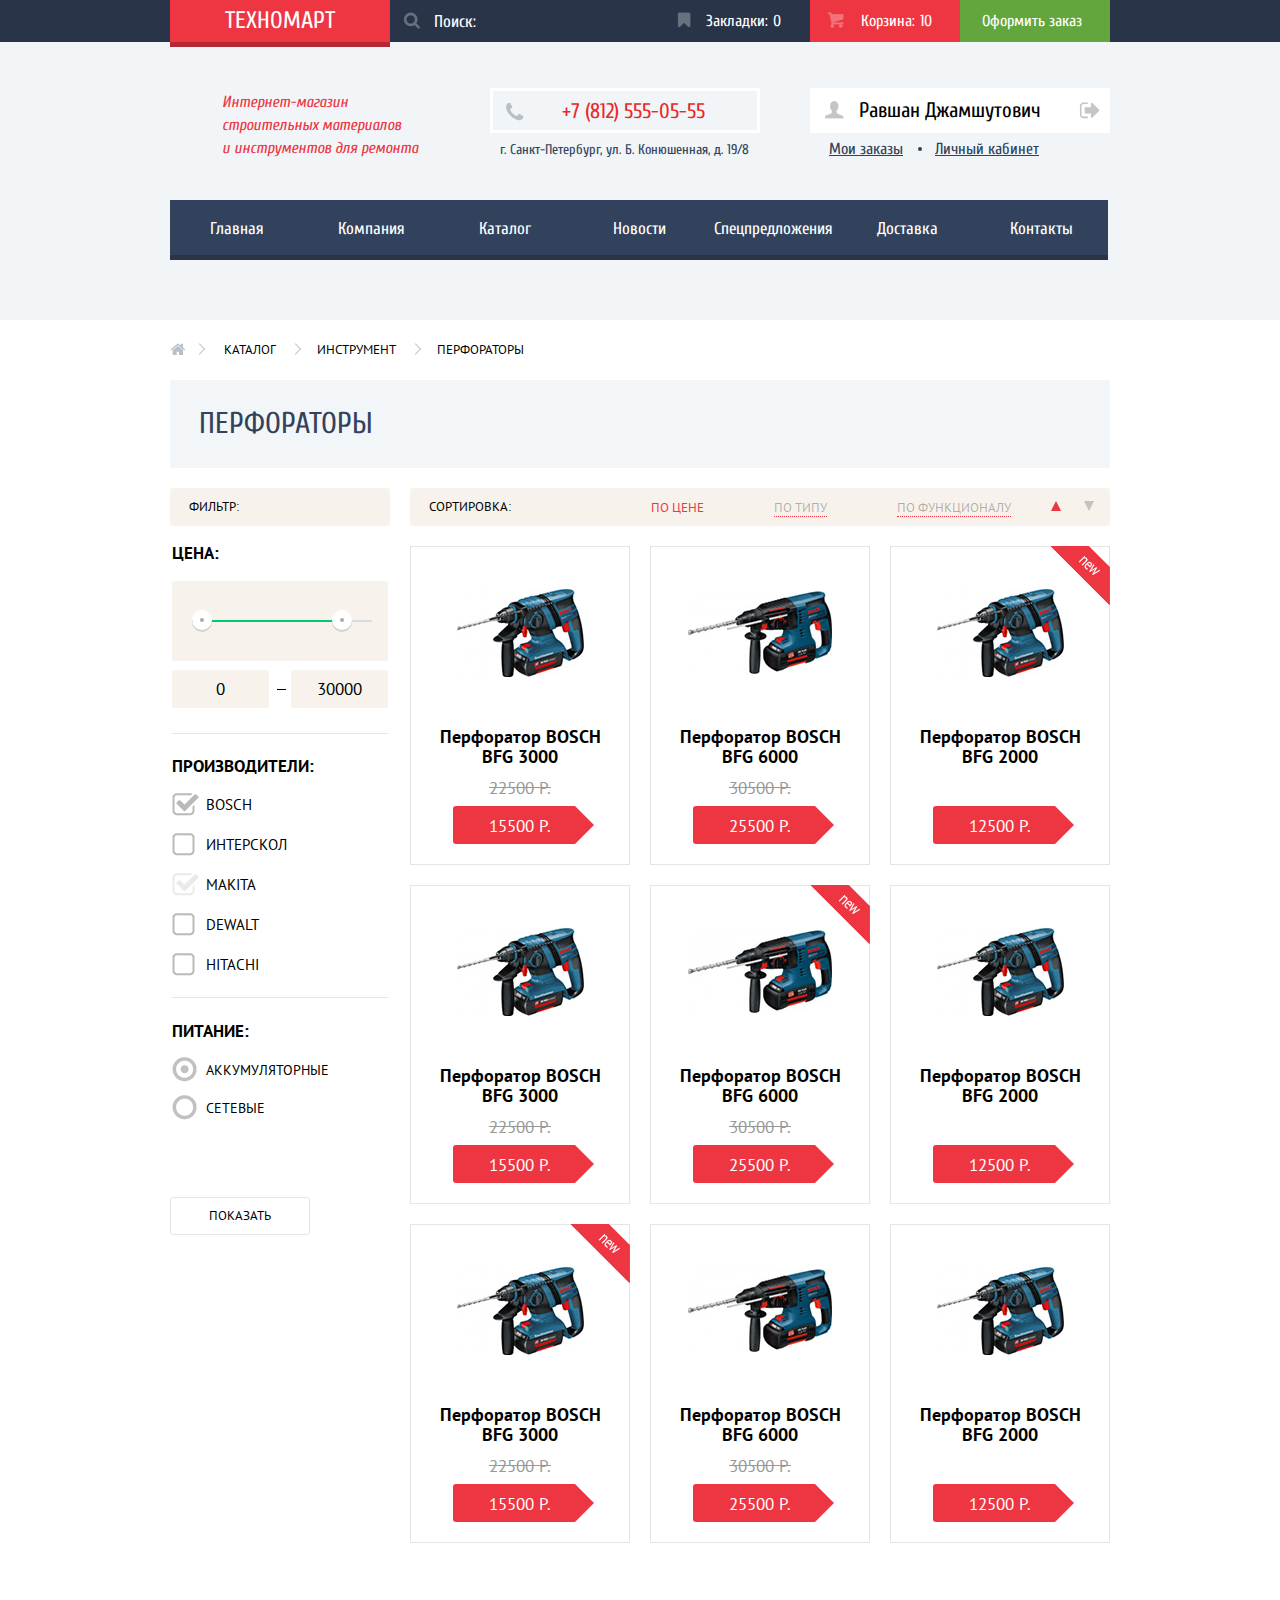
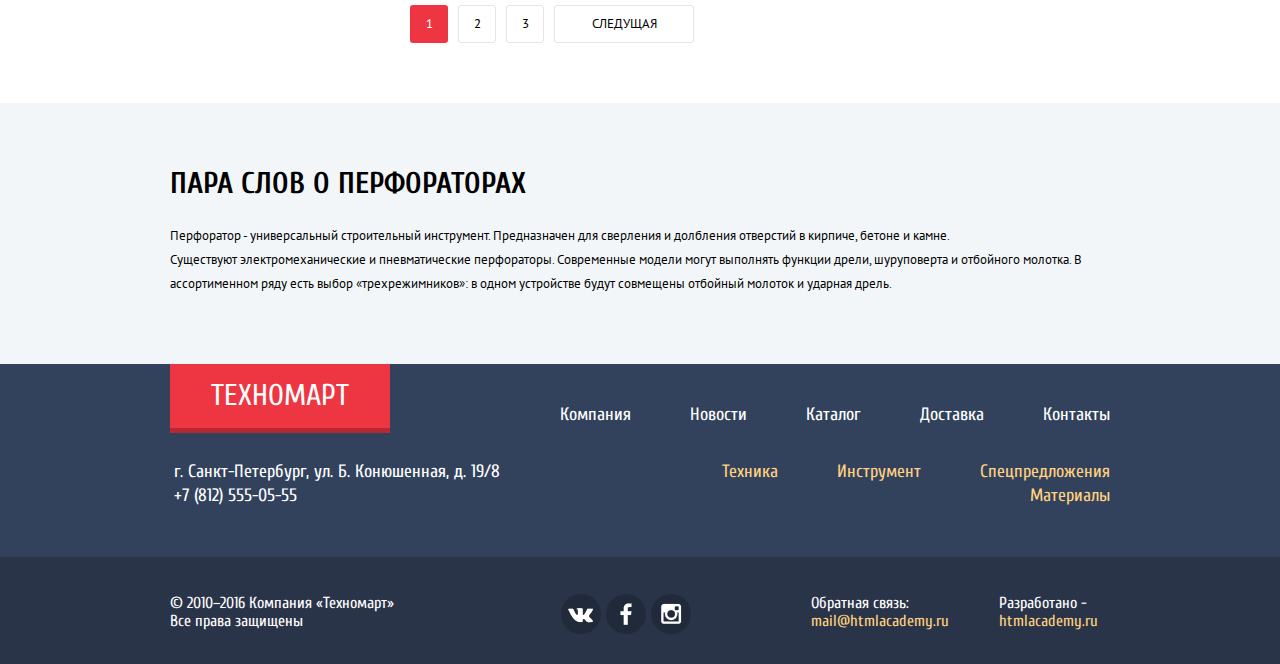
==== commit bed66467: "Поправил навигацию" ====
--- a/catalog.html
+++ b/catalog.html
@@ -8,7 +8,7 @@
     <link href="css/style.min.css" rel="stylesheet">
   </head>
   <body>
-    <header>
+    <header class="clearfix">
       <section class="header-title">
         <div class="container clearfix">
             <a class="shop-logo" href="index.html">Техномарт</a>
--- a/css/style.min.css
+++ b/css/style.min.css
@@ -1 +1 @@
-input:focus,textarea:focus{outline:none}h1,.popular{font-family:"Cuprum","Arial","sans-serif";font-size:30px;font-weight:400;line-height:30px;color:#32425c;text-transform:uppercase}.item-in-cart,.make-bookmark{background-color:#ee3643;color:#fff}.clearfix::after{content:"";display:table;clear:both}.new::after{position:absolute;content:' ';width:60px;height:59px;background-image:url(../img/new-mark.png);top:-1px;right:-1px}.btn-red{border-radius:3px;background-color:#ee3643;text-transform:uppercase;text-decoration:none;font-family:"Cuprum","Arial","sans-serif";font-size:14px;line-height:18px;color:#fff}.btn-red:hover{background-color:#ca2c37}.btn-red:active{background-color:#ba2732}.container{width:940px;margin:0 auto}body{font-family:"PT Sans","Arial","sans-serif";background-color:#fff;position:relative}header{background-color:#f1f5f7;font-family:"Cuprum","Arial","sans-serif";min-height:320px;color:#fff}.index-header{margin-bottom:59px}.header-title{background-color:#293449;color:#fff}.header-title .container{min-height:42px;margin-bottom:46px}.shop-logo{background-color:#ee3643;text-transform:uppercase;font-size:24px;line-height:24px;box-shadow:0 5px 0 #b52933;padding-left:55px;padding-right:55px}.shop-logo:hover{background-color:#ca2c37;box-shadow:0 5px 0 #9a212a}.shop-logo:active{background-color:#ba2732;box-shadow:0 5px 0 #8e1e26}.header-title .search-block{display:block;float:left;width:270px;margin-right:0;font-size:17px;height:42px;border:none;outline:none}.search-block label{display:block;float:left;width:42px;height:42px;background-color:#293449;background-image:url(../img/sprite.png);background-repeat:no-repeat;background-position:-2px -698px;cursor:pointer}.search-block input{display:block;float:right;width:228px;background-color:#293449;border:none;padding:11px 0 12px;box-shadow:none;font-size:17px;font-family:"Cuprum","Arial","serif";color:#fff}.search-block input:hover,.search-block label:hover,.header-bookmarks:hover,.header-cart:hover{background-color:#212a3a}.search-block input:hover + label{background-color:#212a3a;background-image:url(../img/sprite.png);background-repeat:no-repeat;background-position:-2px -792px}.search-block input:focus{background-color:#fff;color:#000}.search-block input:focus + label{background-color:#fff;background-image:url(../img/sprite.png);background-repeat:no-repeat;background-position:-2px -745px}.header-title a{display:block;float:left;position:relative;text-decoration:none;line-height:42px;color:#fff}.header-title a:not(:last-of-type)::before{position:absolute;content:"";background-image:url(../img/sprite.png);background-repeat:no-repeat;left:17px;top:12px;opacity:.3}.header-title a:not(:last-of-type):hover::before{opacity:1}.header-title a:not(:last-of-type):active::before{opacity:.5}.header-title span{margin-left:5px}.header-bookmarks{width:75px;padding-left:46px;padding-right:29px}.header-bookmarks::before{width:14px;height:16px;background-position:-15px -173px}.header-cart{width:67px;padding-left:51px;padding-right:32px}.header-cart::before{width:17px;height:16px;background-position:-15px -127px}.header-checkout{width:102px;background-color:#63a63e;color:#fff;padding-left:22px;padding-right:26px}.header-checkout:hover{background-color:#5fbb2d}.header-checkout:active{background-color:#518534;color:#fff;color:rgba(255,255,255,0.51)}.header-bookmarks:active,.header-cart:active{background-color:#161d29;color:#fff;color:rgba(255,255,255,0.6)}.header-info .container{min-height:112px}.header-info-title{float:left;width:300px;margin-right:20px;min-height:20px}.header-info-title p{display:block;margin-left:52px;width:205px;padding-top:3px;font-size:16px;line-height:23px;font-style:italic;color:#ee3643;margin-top:0}.header-contacts{width:270px;float:left;margin-right:50px}.header-contacts .phone{display:block;position:relative;text-decoration:none;color:#e9292a;padding:11px 50px 10px 69px;border:3px solid #fff;font-size:21px;line-height:18px;margin-bottom:8px}.header-contacts .phone::before{position:absolute;content:"";width:29px;height:19px;left:12px;background-image:url(../img/sprite.png);background-repeat:no-repeat;background-position:-15px -661px}.header-contacts .adress{display:block;width:300px;color:#32425c;font-size:14px;line-height:17px;margin-left:10px}.entrance-form{width:300px;float:left;font-size:21px;line-height:18px;text-align:center;min-height:46px}.entrance-form .sign-in{display:block;float:left;position:relative;width:50px;background-color:#fff;margin-left:17px;margin-right:10px;text-decoration:none;padding:14px 25px 14px 48px;color:#000}.sign-in::before{position:absolute;content:"";width:20px;height:17px;background-image:url(../img/sprite.png);background-repeat:no-repeat;left:15px;background-position:-15px -473px}.sign-in:hover::before{background-position:-15px -520px}.sign-in:active::before{background-position:-15px -473px}.entrance-form .registration{display:block;float:left;width:150px;background-color:#fff;text-decoration:none;padding:14px 0;color:#000}.entrance-form .user-form{width:255px;float:left}.entrance-form .user{display:block;position:relative;background-color:#fff;text-decoration:none;font-size:21px;line-height:18px;padding:13px 0 14px 25px;margin-bottom:7px;color:#000}.entrance-form .user::before{position:absolute;content:"";width:20px;height:18px;background-image:url(../img/sprite.png);background-position:-15px -851px;left:14px}.entrance-form .user:hover::before{background-position:-15px -899px}.entrance-form .user:active::before{background-position:-15px -851px}.user-form .orders,.user-form .cabinet{display:block;float:left;position:relative;padding-left:19px;padding-right:13px;font-size:16px;line-height:18px;color:#32425c}.user-form .cabinet::before{position:absolute;content:'';width:4px;height:4px;border-radius:50%;background-color:#32425c;top:7px;left:2px}.entrance-form .exit{display:block;float:left;width:45px;min-height:45px;background-color:#fff;background-image:url(../img/sprite.png);background-position:-1px -553px}.entrance-form .exit:hover{background-position:-1px -600px}.entrance-form .exit:active{background-position:-1px -553px}.entrance-form a:hover{color:#ee3643}.user-form .user:hover{color:#000}.entrance-form a:active,.user-form .user:active{color:#000;color:rgba(0,0,0,0.3)}.user-form .orders:active,.user-form .cabinet:active{color:#32425c;color:rgba(50,66,92,0.3)}.header-navigation{min-height:120px}.header-navigation .container{display:-ms-flexbox;display:flex;-ms-flex-wrap:wrap;flex-wrap:wrap;min-height:55px;background-color:#32425c;box-shadow:0 5px 0 #293449}.header-navigation a{display:block;text-decoration:none;color:#fff;font-size:17px;line-height:17px;padding:20px 33px 18px}.header-navigation a:hover{background-color:#293449}.header-navigation a:active,.menu-current{color:#fff;color:rgba(255,255,255,0.5);background-color:#1d2739;box-shadow:0 5px 0 #1d2739}main .container{display:block}.categories{min-height:409px;margin-bottom:54px}.categories .float-right{float:right}.categories :not(.float-right){float:left}.category-box{position:relative;display:block;width:300px;min-height:123px}.category-box:not(:last-of-type){margin-bottom:20px}.category-box:nth-of-type(-n+2){margin-right:20px}.category-box-info{float:left;width:160px}.category-box span{display:block;font-family:"Cuprum","Arial","sans-serif";font-size:24px;font-weight:700;padding-top:22px;padding-bottom:14px;margin-left:22px;color:#fff}.category-box a{display:block;font-family:"Cuprum","Arial","sans-serif";font-size:14px;margin-left:24px;text-decoration:none;text-transform:uppercase;padding:11px 0;width:136px;text-align:center;margin-bottom:22px;border-radius:3px;background-color:#000;background-color:rgba(0,0,0,0.1);color:#fff}.float-right a{width:133px}.category-box a:hover{background-color:#000;background-color:rgba(0,0,0,0.2)}.category-box a:active{background-color:#000;background-color:rgba(0,0,0,0.3)}.category-box-logo{float:right;width:140px;height:123px}.materials img{margin:31px auto auto 53px}.instrument img{margin:33px auto auto 37px}.technics img{margin:31px auto auto 31px}.sale img{margin:26px auto auto 37px}.delivery img{margin:32px auto auto 30px}.slider-wrapper{display:block;float:left;width:620px;min-height:266px;overflow:hidden;margin-right:20px;position:relative}.slider-wrapper input{display:none}.slider-control,.slider-dot{position:absolute;z-index:10}.slider-control:hover,.slider-dot:hover{cursor:pointer}.slider-wrapper .slider-dot{right:295px;width:6px;height:6px;border:2px solid #fff;border-radius:50%;background-color:#fff;bottom:36px}.slider-dot-1{left:295px}.slider-dot-2{right:295px}.slider-wrapper .slider-control{position:absolute;width:30px;height:30px}.slider-control::before,.slider-control::after{position:absolute;content:"";width:28px;height:4px;background-color:#fff;border-radius:3px}.slider-control::before{top:21px;left:2px;transform:rotate(45deg)}.slider-control::after{top:3px;left:2px;transform:rotate(-45deg)}.slider-control-left{left:20px;top:45%}.slider-control-right{transform:rotate(180deg);right:14px;top:44%}input[value="slide-btn1"]:checked ~ .slider-dot[for="slide-btn1"],input[value="slide-btn2"]:checked ~ .slider-dot[for="slide-btn2"]{background-color:#ee3643}input[value="slide-btn1"]:checked ~ .slider-inner .slider-slides{transform:translate(0)}input[value="slide-btn2"]:checked ~ .slider-inner .slider-slides{transform:translate(-620px)}.sider-inner{overflow:hidden}.slider-slides{width:1240px;min-height:266px;transition:transform .8s ease}.slide-1{float:left;background-image:url(../img/slider-1.jpg);width:620px;height:266px}.slide-2{float:left;background-image:url(../img/slider-2.jpg);width:620px;height:266px}.slider-header{display:block;min-height:105px;margin-bottom:100px}.slider-header span{display:block;float:left;margin-left:25px;width:595px;font-size:18px;line-height:24px;color:#fff}.slider-header .category-box-title{font-family:"Cuprum","Arial","sans-serif";font-size:36px;font-weight:700;line-height:30px;text-transform:uppercase;color:#fff;margin-top:27px;margin-bottom:5px}.slider-wrapper a{display:block;margin-left:25px;padding:11px 48px;border-radius:3px;background-color:#ee3643;text-transform:uppercase;text-decoration:none;font-family:"Cuprum","Arial","sans-serif";font-size:14px;line-height:18px;color:#fff}.categories .materials,.categories .delivery{background-color:#f6b22d}.categories .instrument{background-color:#4aafde}.categories .technics{background-color:#cc79d1}.categories .sale{background-color:#85d179}.popular-title{display:block;width:940px;min-height:88px;margin-bottom:20px;background-color:#f7f3ec}.popular-title span{display:block;float:left;margin-left:28px;padding:29px 0;width:615px}.popular-title a{display:block;float:right;width:253px;text-align:center;padding:10px 0;margin-right:24px;margin-top:24px;margin-bottom:24px}.popular-vendors-wrapper{margin-top:20px;margin-left:-20px}.catalog{margin-bottom:60px}main .breadcrumbs{width:100%;padding:21px 0;font-family:"PT Sans","Arial","sans-serif";font-size:13px;line-height:18px;text-transform:uppercase;min-height:18px}.breadcrumbs a{display:block;float:left;position:relative;text-decoration:none;text-align:center;color:#000;margin-right:41px}.breadcrumbs .breadcrumbs-home{width:15px;min-height:18px;margin-right:39px;background-image:url(../img/sprite.png);background-position:-15px -429px}.breadcrumbs a:not(:last-of-type)::after,.breadcrumbs a:not(:last-of-type)::before{position:absolute;content:"";width:8px;height:1px;background-color:#c1c6ce}.breadcrumbs-home::before{transform:rotate(-45deg);top:10px;right:-21px}.breadcrumbs-home::after{transform:rotate(45deg);top:5px;right:-21px}.breadcrumbs a:not(:first-of-type)::after{transform:rotate(45deg);top:5px;right:-26px}.breadcrumbs a:not(:first-of-type)::before{transform:rotate(-45deg);top:10px;right:-26px}.breadcrumbs a:hover{color:#ee3643}.breadcrumbs a:active{background-color:#000;color:rgba(0,0,0,0.3)}.catalog h1{display:block;background-color:#f2f6f8;padding:29px 0 29px 29px;margin-top:0}.catalog-content{display:block;width:940px}.catalog-content .filter{display:block;float:left;width:220px;margin-right:20px}.filter span{display:block;width:201px;padding:10px 0 10px 19px;margin-bottom:12px;font-family:"PT Sans","Arial","sans-serif";font-size:13px;line-height:18px;text-transform:uppercase;background-color:#f7f3ec;border-radius:3px}.filter-form fieldset{display:block;border:none;padding:0}.filter-form fieldset:not(:last-of-type){border-bottom:1px solid #e5e5e5}.filter-form-vendor{margin-bottom:18px}.filter-form-power{margin-bottom:79px}.filter-form legend{font-family:"PT Sans","Arial","sans-serif";font-weight:700;font-size:17px;line-height:30px;text-transform:uppercase}.filter-form .price-filter{min-height:170px;margin-bottom:17px}.filter-form .price{margin-bottom:13px}.filter-form .vendors,.filter-form .power{margin-bottom:14px}.filter-form .range-filter{margin-bottom:25px}.filter-form label{display:block}.filter-form .range-controls{height:80px;background-color:#f7f3ec;border-radius:3px;margin-bottom:9px}.range-controls .scale{display:inline-block;position:relative;vertical-align:top;width:180px;height:2px;background-color:#d7dcde;margin-left:20px;margin-top:39px}.range-controls .bar{position:absolute;top:0;width:150px;height:2px;background-color:#00ca74}.range-controls .toggle{position:absolute;width:4px;height:4px;top:-10px;border:8px solid #fff;border-radius:50%;background-color:#ababab;box-shadow:0 2px 0 0 rgba(0,0,0,0.14)}.range-controls .max-toggle{right:20px}.filter-form .price-controls{position:relative}.filter-form .price-controls::after{position:absolute;content:"";width:9px;height:1px;background-color:#000;top:19px;left:105px}.price-controls span{display:block;width:10px;height:10px;float:left}.price-controls input{width:93px;min-height:36px;border:none;border-radius:3px;font-family:"PT Sans","Arial","sans-serif";font-size:17px;line-height:18px;text-align:center;background-color:#f7f3ec}.filter-form .min-price{float:left}.filter-form .max-price{float:right}.filter-form-vendor input{display:none}.filter-form label{cursor:pointer}.filter-form-vendor label{display:block;position:relative;font-family:"PT Sans","Arial","sans-serif";font-size:15px;line-height:20px;text-transform:uppercase;margin-left:34px;margin-bottom:22px}.filter-form-vendor input + label::before{position:absolute;content:"";width:23px;height:23px;left:-34px;top:-2px;background-image:url(../img/sprite.png);background-position:-15px -219px}.filter-form-vendor input + label:hover::before{background-position:-15px -272px;cursor:pointer}.filter-form-vendor input:checked + label::before{width:27px;background-position:-15px -325px;cursor:pointer}.filter-form-vendor input:checked + label:hover::before{width:27px;background-position:-15px -378px;cursor:pointer}.filter-form-vendor input:disabled + label::before{width:27px;opacity:.3}.filter-form-vendor label:not(:last-of-type){margin-bottom:20px}.filter-form-power input{display:none}.filter-form-power label{position:relative;font-family:"PT Sans","Arial","sans-serif";font-size:14px;line-height:20px;text-transform:uppercase;margin-left:34px}.filter-form-power label:not(:last-of-type){margin-bottom:18px}.filter-form-power label:before{position:absolute;content:"";width:25px;height:25px;left:-34px;top:-3px;background-image:url(../img/sprite.png);background-position:-15px -1095px}.filter-form-power input + label:hover::before{background-position:-15px -1260px}.filter-form-power input:checked + label::before{background-position:-15px -1150px}.filter-form-power input:checked + label:hover::before{background-position:-15px -1205px}.filter-form-power input:disabled + label::before{opacity:.3}.filter-form button{width:140px;height:38px;background-color:#fff;border:1px solid #e5e5e5;border-radius:3px;font-family:"PT Sans","Arial","sans-serif";font-size:13px;line-height:18px;text-transform:uppercase}.filter-form button:hover{border:1px solid #bdc6ca}.filter-form button:active{border:1px solid #ee3643}.content-part{display:block;float:right;width:700px}.products-sort-filter{width:700px;min-height:38px;margin-bottom:20px;border-radius:3px;background-color:#f7f3ec;font-family:"PT Sans","Arial","sans-serif";font-size:13px;text-transform:uppercase}.products-sort-filter span{display:block;float:left;margin:10px 140px 10px 19px;text-transform:uppercase}.products-sort-filter .sort-toggles{float:left;width:360px;margin-top:11px;margin-right:10px}.sort-toggles a{display:block;float:left;text-decoration:none;border-bottom:dotted 1px #ee3643;color:#000;color:rgba(0,0,0,0.3)}.sort-toggles a:not(:last-of-type){margin-right:70px}.sort-toggles a:hover{color:#000;border-bottom:solid 1px #ee3643}.sort-toggles .active{color:#ee3643;border:none}.products-sort-filter .sort-order{float:left;width:60px}.sort-order a{display:block;float:left;position:relative;width:30px;background-color:#fff}.sort-order a:after{position:absolute;content:"";top:13px;right:-10px;border-left:5px solid transparent;border-right:5px solid transparent;border-bottom:10px solid #c6c2bd}.sort-order .descend:after{transform:rotate(180deg);right:-43px}.sort-order a:hover:after{border-bottom:10px solid #000}.sort-order .active:after{border-bottom:10px solid #ee3643}.products-wrapper{margin-left:-20px;font-size:0}.product-item{display:inline-block;vertical-align:top;position:relative;width:218px;border:1px solid #e5e5e5;font-size:14px;margin-bottom:20px;margin-left:20px}.product-item:hover,.vendor-logo:hover{box-shadow:0 10px 25px 0 rgba(0,0,0,0.5)}.vendor-logo:active{box-shadow:0 4px 10px 0 rgba(0,0,0,0.5)}.vendor-logo:active img{opacity:.3}.product-item .image-wrapper{display:block;position:relative;width:100%;height:170px;overflow:hidden}.product-item img{position:absolute;top:0;left:0;right:0;bottom:0;margin:auto;max-width:100%;max-height:100%}.product-item-hover{display:none;min-height:83px;width:100%;margin-top:25px}.product-item:hover img{display:none}.product-item:hover .product-item-hover{display:block}.product-item-hover a{display:block;text-align:center;text-decoration:none;text-transform:uppercase;margin-left:auto;margin-right:auto;font-size:14px;font-family:"Cuprum","Arial","sans-serif";border-radius:3px}.product-item-hover .buy{position:relative;width:135px;background-color:#63a63e;color:#fff;padding-top:12px;padding-bottom:12px;margin-top:45px;margin-bottom:8px;box-shadow:inset 0 -3px 0 0 #367315}.product-item-hover .buy::before{position:absolute;content:"";width:17px;height:16px;top:10px;left:13px;background-image:url(../img/sprite.png);background-position:-15px -127px;opacity:.3}.product-item-hover .buy:hover::before{opacity:1}.product-item-hover .bookmark{width:129px;background-color:#fff;color:#32425c;padding-top:9px;padding-bottom:9px;border:3px solid #63a63e}.product-item-hover .buy:hover{background-color:#5fbb2d;cursor:pointer}.product-item-hover .bookmark:hover{border-color:#32425c;cursor:pointer}.product-item-hover .buy:active{background-color:#518534;box-shadow:none}.product-item-hover .bookmark:active{opacity:.3;cursor:pointer}.product-item p{display:block;min-height:20px;font-family:"PT Sans","Arial","sans-serif";font-weight:700;font-size:18px;line-height:20px;text-align:center;color:#000;margin-bottom:12px;padding:0 25px;margin-top:10px}.product-item span{display:block;font-family:"PT Sans","Arial","sans-serif";font-size:17px;line-height:18px;margin-left:42px;text-transform:uppercase;cursor:pointer}.product-item .old-price{min-height:20px;width:83px;padding:0 0 7px 36px;color:#999;text-decoration:line-through}.product-item .actual-price{padding:11px 38px 9px 36px;position:relative;margin-bottom:20px;width:76px;background-color:#ee3643;border-radius:3px;color:#fff}.product-item .actual-price:after{position:absolute;top:0;right:-10px;width:0;height:0;content:'';border:19px solid #fff;border-left-color:#ee3643}.catalog-content .paginator{width:700px;margin-top:42px}.paginator a{display:block;float:left;width:36px;margin-right:10px;padding:9px 0;color:#000;text-align:center;text-decoration:none;text-transform:uppercase;font-family:"Pt Sans","Arial","sans-serif";font-size:13px;line-height:18px;border:1px solid #e5e5e5;border-radius:3px}.paginator .current,.paginator .current:hover,.paginator .current:active{background-color:#ee3643;border:none;padding:10px 0;width:38px;color:#fff}.paginator a:not(.current):hover{border:1px solid #bdc6ca}.paginator a:not(.current):active{border:1px solid #ee3643}.paginator .next{width:138px}.perforator-about{min-height:261px;background-color:#f2f6f8;font-family:"PT Sans","Arial","sans-serif";font-size:13px;line-height:24px}.perforator-about h2{display:block;font-family:"Cuprum","Arial","sans-serif";font-size:30px;text-transform:uppercase;padding:69px 0 28px;margin:0}.perforator-about p{display:block;margin:0}.perforator-about p:last-of-type{margin-bottom:65px}.popular-vendors-wrapper{margin-bottom:65px}.vendor-logo{display:inline-block;vertical-align:top;position:relative;float:left;width:218px;height:143px;border:1px solid #e5e5e5;margin-left:20px;margin-bottom:20px}.vendor-logo img{position:absolute;top:0;left:0;right:0;bottom:0;margin:auto;max-width:100%;max-height:100%}.services{background-color:#f2f6f8;min-height:522px}.services .container{display:block}.services-info{display:block;min-height:225px;width:100%}.services-info .services-title{display:block;font-family:"Cuprum","Arial","sans-serif";font-size:30px;text-transform:uppercase;line-height:24px;padding-top:67px;padding-bottom:30px}.services-info p{display:block;font-family:"PT Sans","Arial","sans-serif";font-size:13px;line-height:24px;margin-top:0}.services-tabs{position:relative;width:940px;height:282px}.services-tabs .services-tabs-controls{display:block;float:left;width:240px;height:282px}.services-tabs::after{position:absolute;content:' ';top:-40px;left:230px;width:10px;height:272px;background-image:url(../img/vertical-shadow-line.png)}.services-tabs input,.tab-content{display:none}.services-tabs label{display:block;width:218px;padding:14px 0 15px 22px;position:relative;font-family:"Cuprum","Arial","sans-serif";font-weight:700;font-size:21px;line-height:30px;color:#fff;background-color:#32425c}.services-tabs label:not(:last-of-type){margin-bottom:2px}.services-tabs label:not(:last-of-type)::after{position:absolute;content:' ';bottom:-2px;left:0;width:240px;height:2px;background-image:url(../img/horizontal-border.jpg)}.services-tabs label:hover{cursor:pointer;background-color:#293449}input[value="delivery"]:checked ~ .services-tabs-controls label[for="tab-delivery"],input[value="warranty"]:checked ~ .services-tabs-controls label[for="tab-warranty"],input[value="credit"]:checked ~ .services-tabs-controls label[for="tab-credit"]{cursor:pointer;background-color:#fff;color:#32425c}input[value="delivery"]:checked ~ .services-tabs-description .delivery-tab,input[value="warranty"]:checked ~ .services-tabs-description .warranty-tab,input[value="credit"]:checked ~ .services-tabs-description .credit-tab{display:block;position:relative;height:284px}.services-tabs-description{float:right;width:620px;margin-top:4px}.tab-content span{display:block;font-family:"Cuprum","Arial","sans-serif";font-size:36px;line-height:24px;color:#32425c;text-transform:uppercase;margin-bottom:32px}.tab-content p{display:block;font-family:"PT Sans","Arial","sans-serif";font-size:13px;line-height:24px}.tab-content::after{position:absolute;content:""}.delivery-tab::after{background-image:url(../img/delivery-car.png);width:468px;height:261px;right:0;top:19px}.warranty-tab::after{background-image:url(../img/gurantee-medal.png);width:389px;height:283px;right:-8px;top:-3px}.credit-tab::after{background-image:url(../img/credit.png);width:465px;height:285px;right:-25px;top:-5px}.credit-tab a{display:block;padding:11px 0;width:195px;text-align:center;margin-top:24px}.about-us .container{display:block;margin-top:78px;margin-bottom:86px}.about-company{display:block;float:left;width:560px;margin-right:80px}.contacts{display:block;float:right;width:300px}.about-company span,.contacts span{display:block;font-family:"Cuprum","Arial","sans-serif";font-size:30px;line-height:30px;text-transform:uppercase;margin-bottom:27px}.about-company p,.contacts p{display:block;font-family:"PT Sans","Arial","sans-serif";font-size:13px;line-height:24px}.about-company p:first-of-type{margin-bottom:24px}.about-company p:last-of-type{margin-bottom:22px}.about-company ul{display:block;list-style:none;padding-left:0;font-family:"Cuprum","Arial","sans-serif";font-size:18px;line-height:18px;margin-bottom:37px}.about-company li{position:relative;padding-left:35px}.about-company li:not(:last-of-type){margin-bottom:22px}.about-company li::before{position:absolute;content:' ';top:8px;left:0;width:25px;height:2px;background-color:#fb565a}.about-us .about-company-btn{display:block;width:220px;padding:10px 0;text-align:center}.contacts p{margin-bottom:31px}.contacts .map{height:158px;margin-bottom:40px}.feedback-btn:hover,.close-cross:hover{cursor:pointer}.contacts .feedback-btn{display:block;width:300px;padding:10px 0;text-align:center}.feedback-wrapper{position:fixed;width:620px;height:430px;top:0;right:0;bottom:0;left:0;margin:auto}.feedback-wrapper,.cart-wrapper{box-shadow:0 20px 40px 0 rgba(0,0,0,0.75),0 7px 0 0 #ee3643 inset;background-color:#fff;z-index:99}.feedback-wrapper form{width:620px;display:block;margin-top:54px}.feedback-wrapper .form-top-line,.feedback-wrapper .form-bottom-line{display:block;width:460px;margin:0 80px}.feedback-wrapper label{display:block;float:left;font-family:"Cuprum","Arial","sans-serif";font-size:18px;line-height:18px;padding-bottom:10px}.feedback-wrapper input,.feedback-wrapper textarea{display:block;float:left;border:2px solid #dcd7de;border-radius:3px;box-shadow:none}.form-top-line label{width:220px}.form-top-line input:not(:last-of-type),.form-top-line label:not(:last-of-type){margin-right:20px}.form-top-line input{height:32px;width:200px;margin-bottom:20px;font-family:"PT Sans","Arial","sans-serif";font-size:13px;line-height:18px;padding-left:15px}.feedback-wrapper textarea{min-height:92px;font-family:"PT Sans","Arial","sans-serif";font-size:13px;line-height:18px;padding:7px 0 10px 14px;margin-bottom:38px}.form-bottom-line textarea,.form-bottom-line label{width:442px}.feedback-wrapper form .button-area{width:100%;min-height:112px;background-color:#f1f1f1}.feedback-wrapper button[type=submit]{margin:39px 80px 37px;width:460px;border:none;padding:10px 0;cursor:pointer}.map-wrapper{position:fixed;width:940px;height:446px;top:0;right:0;bottom:0;left:0;margin:auto;box-shadow:0 0 16px 8px rgba(0,0,0,0.5);z-index:99}.close-cross{position:absolute;width:21px;height:13px;border:none;top:17px;right:10px;background-color:transparent}.cart-wrapper{position:fixed;width:620px;height:282px;top:0;right:0;bottom:0;left:0;margin:auto}.cart-wrapper-title{display:block;position:relative;width:480px;margin:78px 80px 75px 180px;font-family:"Cuprum","Arial","sans-serif";font-size:30px;line-height:18px}.cart-wrapper-title::before{position:absolute;content:"";top:-23px;left:-99px;width:65px;height:65px;border-radius:50%;background-color:#63a63e;background-image:url(../img/sprite.png);background-repeat:no-repeat;background-position:-1px 5px}.cart-wrapper .button-area{display:block;font-family:"Cuprum","Arial","sans-serif";font-size:14px;line-height:18px;height:112px;width:100%;background-color:#f1f1f1}.cart-wrapper a{display:block;float:left;width:220px;margin-top:36px;padding:10px 0;text-align:center}.cart-wrapper .cart-wrapper-btn{margin-left:80px;margin-right:20px}.cart-wrapper .item-in-cart{margin-right:80px;background-color:#fff;text-transform:uppercase;border-radius:3px;color:#000;text-decoration:none}.cart-wrapper .item-in-cart:hover{cursor:pointer;color:#ee3643}.cart-wrapper .item-in-cart:active{background-color:#000;color:rgba(0,0,0,0.3)}.show-wrapper{display:block;animation:fade-in .6s}@keyframes fade-in{0%{transform:translateY(-2000px)}70%{transform:translateY(30px)}90%{transform:translateY(-10px)}100%{transform:translateY(0)}}.close-wrapper{display:none}.close-cross::before,.close-cross::after{position:absolute;content:"";width:25px;height:5px;top:0;right:-2px;background-color:#ee3643}.close-cross::before{transform:rotate(45deg)}.close-cross::after{transform:rotate(-45deg)}.feedback-wrapper .close-cross,.cart-wrapper .close-cross{top:24px;right:9px}footer{background-color:#32425c;font-family:"Cuprum","Arial","sans-serif";color:#fff;min-height:300px;font-size:18px;line-height:24px}.footer-top .container{display:block;min-height:193px}.footer-top-line{display:block;height:63px;margin-bottom:33px}.footer-top-logo{display:block;float:left;width:220px;font-size:30px;line-height:30px;text-decoration:none;text-align:center;color:#fff;padding:17px 0}.footer-nav{float:right;width:550px;margin-left:170px}.footer-nav a{display:block;float:right;margin-top:39px;text-decoration:none;color:#fff}.footer-nav-item:not(:last-of-type),.footer-submenu-item:not(:last-of-type){margin-left:59px}.footer-top-info{display:block;min-height:95px}.footer-top-info-adress{float:left;margin-left:4px}.footer-top-submenu{display:block;float:right;width:525px}.footer-top-submenu a{display:block;float:right;text-decoration:none;color:#ffd180}.footer-nav a:hover,.footer-top-submenu a:hover{text-decoration:underline}.footer-nav a:active{text-decoration:none;color:#fff;color:rgba(255,255,255,0.5)}.footer-top-submenu a:active{text-decoration:none;color:#ffd180;color:rgba(255,209,128,0.5)}.footer-bottom{background-color:#293449;min-height:107px;font-size:16px;line-height:18px}.footer-bottom .container{display:block;padding-top:37px}.footer-bottom .copyright{float:left;width:250px;margin-right:141px}.footer-bottom .social{float:left;width:150px;margin-right:100px}.social a{display:block;float:left;width:40px;height:40px;background-color:#212a3a;border-radius:50%;margin-right:5px;background-image:url(../img/sprite.png);background-repeat:no-repeat}.social .vk-btn{background-position:-8px -985px}.social .fb-btn{background-position:-1px -66px}.social .inst-btn{background-position:-5px -938px}.footer-bottom .social a:hover,.footer-bottom .social a:active{background-color:#ee3643}.footer-bottom .feedback{float:left;width:150px;margin-right:38px}.footer-bottom .developer{float:left;width:100px}.feedback a,.developer a{display:block;text-decoration:none;color:#ffd180}.feedback a:hover,.developer a:hover{text-decoration:underline}.feedback a:active,.developer a:active{text-decoration:none;color:#ee3643}
+input:focus,textarea:focus{outline:none}h1,.popular{font-family:"Cuprum","Arial","sans-serif";font-size:30px;font-weight:400;line-height:30px;color:#32425c;text-transform:uppercase}.item-in-cart,.make-bookmark{background-color:#ee3643;color:#fff}.clearfix::after{content:"";display:table;clear:both}.new::after{position:absolute;content:' ';width:60px;height:59px;background-image:url(../img/new-mark.png);top:-1px;right:-1px}.btn-red{border-radius:3px;background-color:#ee3643;text-transform:uppercase;text-decoration:none;font-family:"Cuprum","Arial","sans-serif";font-size:14px;line-height:18px;color:#fff}.btn-red:hover{background-color:#ca2c37}.btn-red:active{background-color:#ba2732}.container{width:940px;margin:0 auto}body{font-family:"PT Sans","Arial","sans-serif";background-color:#fff;position:relative}header{background-color:#f1f5f7;font-family:"Cuprum","Arial","sans-serif";min-height:320px;color:#fff}.index-header{margin-bottom:59px}.header-title{background-color:#293449;color:#fff}.header-title .container{min-height:42px;margin-bottom:46px}.shop-logo{background-color:#ee3643;text-transform:uppercase;font-size:24px;line-height:24px;box-shadow:0 5px 0 #b52933;padding-left:55px;padding-right:55px}.shop-logo:hover{background-color:#ca2c37;box-shadow:0 5px 0 #9a212a}.shop-logo:active{background-color:#ba2732;box-shadow:0 5px 0 #8e1e26}.header-title .search-block{display:flex;flex-direction:row-reverse;float:left;width:270px;margin-right:0;font-size:17px;height:42px;border:none;outline:none}.search-block label{display:block;width:42px;height:42px;background-color:#293449;background-image:url(../img/sprite.png);background-repeat:no-repeat;background-position:-2px -698px;cursor:pointer}.search-block input{display:block;width:228px;background-color:#293449;border:none;box-shadow:none;font-size:17px;font-family:"Cuprum","Arial","serif";color:#fff}.search-block input:hover,.search-block label:hover,.header-bookmarks:hover,.header-cart:hover{background-color:#212a3a}.search-block input:hover + label{background-color:#212a3a;background-image:url(../img/sprite.png);background-repeat:no-repeat;background-position:-2px -792px}.search-block input:focus{background-color:#fff;color:#000}.search-block input:focus + label{background-color:#fff;background-image:url(../img/sprite.png);background-repeat:no-repeat;background-position:-2px -745px}.header-title a{display:block;float:left;position:relative;text-decoration:none;line-height:42px;color:#fff}.header-title a:not(:last-of-type)::before{position:absolute;content:"";background-image:url(../img/sprite.png);background-repeat:no-repeat;left:17px;top:12px;opacity:.3}.header-title a:not(:last-of-type):hover::before{opacity:1}.header-title a:not(:last-of-type):active::before{opacity:.5}.header-title span{margin-left:5px}.header-bookmarks{width:75px;padding-left:46px;padding-right:29px}.header-bookmarks::before{width:14px;height:16px;background-position:-15px -173px}.header-cart{width:67px;padding-left:51px;padding-right:32px}.header-cart::before{width:17px;height:16px;background-position:-15px -127px}.header-checkout{width:102px;background-color:#63a63e;color:#fff;padding-left:22px;padding-right:26px}.header-checkout:hover{background-color:#5fbb2d}.header-checkout:active{background-color:#518534;color:#fff;color:rgba(255,255,255,0.51)}.header-bookmarks:active,.header-cart:active{background-color:#161d29;color:#fff;color:rgba(255,255,255,0.6)}.header-info .container{min-height:112px}.header-info-title{float:left;width:300px;margin-right:20px;min-height:20px}.header-info-title p{display:block;margin-left:52px;width:205px;padding-top:3px;font-size:16px;line-height:23px;font-style:italic;color:#ee3643;margin-top:0}.header-contacts{width:270px;float:left;margin-right:50px}.header-contacts .phone{display:block;position:relative;text-decoration:none;color:#e9292a;padding:11px 50px 10px 69px;border:3px solid #fff;font-size:21px;line-height:18px;margin-bottom:8px}.header-contacts .phone::before{position:absolute;content:"";width:29px;height:19px;left:12px;background-image:url(../img/sprite.png);background-repeat:no-repeat;background-position:-15px -661px}.header-contacts .adress{display:block;width:300px;color:#32425c;font-size:14px;line-height:17px;margin-left:10px}.entrance-form{width:300px;float:left;font-size:21px;line-height:18px;text-align:center;min-height:46px}.entrance-form .sign-in{display:block;float:left;position:relative;width:50px;background-color:#fff;margin-left:17px;margin-right:10px;text-decoration:none;padding:14px 25px 14px 48px;color:#000}.sign-in::before{position:absolute;content:"";width:20px;height:17px;background-image:url(../img/sprite.png);background-repeat:no-repeat;left:15px;background-position:-15px -473px}.sign-in:hover::before{background-position:-15px -520px}.sign-in:active::before{background-position:-15px -473px}.entrance-form .registration{display:block;float:left;width:150px;background-color:#fff;text-decoration:none;padding:14px 0;color:#000}.entrance-form .user-form{width:255px;float:left}.entrance-form .user{display:block;position:relative;background-color:#fff;text-decoration:none;font-size:21px;line-height:18px;padding:13px 0 14px 25px;margin-bottom:7px;color:#000}.entrance-form .user::before{position:absolute;content:"";width:20px;height:18px;background-image:url(../img/sprite.png);background-position:-15px -851px;left:14px}.entrance-form .user:hover::before{background-position:-15px -899px}.entrance-form .user:active::before{background-position:-15px -851px}.user-form .orders,.user-form .cabinet{display:block;float:left;position:relative;padding-left:19px;padding-right:13px;font-size:16px;line-height:18px;color:#32425c}.user-form .cabinet::before{position:absolute;content:'';width:4px;height:4px;border-radius:50%;background-color:#32425c;top:7px;left:2px}.entrance-form .exit{display:block;float:left;width:45px;min-height:45px;background-color:#fff;background-image:url(../img/sprite.png);background-position:-1px -553px}.entrance-form .exit:hover{background-position:-1px -600px}.entrance-form .exit:active{background-position:-1px -553px}.entrance-form a:hover{color:#ee3643}.user-form .user:hover{color:#000}.entrance-form a:active,.user-form .user:active{color:#000;color:rgba(0,0,0,0.3)}.user-form .orders:active,.user-form .cabinet:active{color:#32425c;color:rgba(50,66,92,0.3)}.header-navigation{margin-bottom:59px}.header-navigation a{display:block;float:left;width:134px;text-decoration:none;color:#fff;font-size:17px;line-height:17px;padding-top:20px;padding-bottom:18px;text-align:center;box-shadow:0 5px 0 #293449;margin-bottom:5px;background-color:#32425c}.header-navigation a:hover{background-color:#293449}.header-navigation a:active,.menu-current{color:#fff;color:rgba(255,255,255,0.5);background-color:#1d2739;box-shadow:0 5px 0 #1d2739}main .container{display:block}.categories{min-height:409px;margin-bottom:54px}.categories .float-right{float:right}.categories :not(.float-right){float:left}.category-box{position:relative;display:block;width:300px;height:123px}.category-box:not(:last-of-type){margin-bottom:20px}.category-box:nth-of-type(-n+2){margin-right:20px}.category-box-info{float:left;width:160px}.category-box span{display:block;font-family:"Cuprum","Arial","sans-serif";font-size:24px;font-weight:700;padding-top:22px;padding-bottom:14px;margin-left:22px;color:#fff}.category-box a{display:block;font-family:"Cuprum","Arial","sans-serif";font-size:14px;margin-left:24px;text-decoration:none;text-transform:uppercase;padding:11px 0;width:136px;text-align:center;margin-bottom:22px;border-radius:3px;background-color:#000;background-color:rgba(0,0,0,0.1);color:#fff}.float-right a{width:133px}.category-box a:hover{background-color:#000;background-color:rgba(0,0,0,0.2)}.category-box a:active{background-color:#000;background-color:rgba(0,0,0,0.3)}.category-box-logo{float:right;width:140px;height:123px}.materials img{margin:31px auto auto 53px}.instrument img{margin:33px auto auto 37px}.technics img{margin:31px auto auto 31px}.sale img{margin:26px auto auto 37px}.delivery img{margin:32px auto auto 30px}.slider-wrapper{display:block;float:left;width:620px;min-height:266px;overflow:hidden;margin-right:20px;position:relative}.slider-wrapper input{display:none}.slider-control,.slider-dot{position:absolute;z-index:10}.slider-control:hover,.slider-dot:hover{cursor:pointer}.slider-wrapper .slider-dot{right:295px;width:6px;height:6px;border:2px solid #fff;border-radius:50%;background-color:#fff;bottom:36px}.slider-dot-1{left:295px}.slider-dot-2{right:295px}.slider-wrapper .slider-control{position:absolute;width:30px;height:30px}.slider-control::before,.slider-control::after{position:absolute;content:"";width:28px;height:4px;background-color:#fff;border-radius:3px}.slider-control::before{top:21px;left:2px;transform:rotate(45deg)}.slider-control::after{top:3px;left:2px;transform:rotate(-45deg)}.slider-control-left{left:20px;top:45%}.slider-control-right{transform:rotate(180deg);right:14px;top:44%}input[value="slide-btn1"]:checked ~ .slider-dot[for="slide-btn1"],input[value="slide-btn2"]:checked ~ .slider-dot[for="slide-btn2"]{background-color:#ee3643}input[value="slide-btn1"]:checked ~ .slider-inner .slider-slides{transform:translate(0)}input[value="slide-btn2"]:checked ~ .slider-inner .slider-slides{transform:translate(-620px)}.sider-inner{overflow:hidden}.slider-slides{width:1240px;min-height:266px;transition:transform .8s ease}.slide-1{float:left;background-image:url(../img/slider-1.jpg);width:620px;height:266px}.slide-2{float:left;background-image:url(../img/slider-2.jpg);width:620px;height:266px}.slider-header{display:block;min-height:105px;margin-bottom:100px}.slider-header span{display:block;float:left;margin-left:25px;width:595px;font-size:18px;line-height:24px;color:#fff}.slider-header .category-box-title{font-family:"Cuprum","Arial","sans-serif";font-size:36px;font-weight:700;line-height:30px;text-transform:uppercase;color:#fff;margin-top:27px;margin-bottom:5px}.slider-wrapper a{display:block;margin-left:25px;padding:11px 48px;border-radius:3px;background-color:#ee3643;text-transform:uppercase;text-decoration:none;font-family:"Cuprum","Arial","sans-serif";font-size:14px;line-height:18px;color:#fff}.categories .materials,.categories .delivery{background-color:#f6b22d}.categories .instrument{background-color:#4aafde}.categories .technics{background-color:#cc79d1}.categories .sale{background-color:#85d179}.popular-title{display:block;width:940px;min-height:88px;margin-bottom:20px;background-color:#f7f3ec}.popular-title span{display:block;float:left;margin-left:28px;padding:29px 0;width:615px}.popular-title a{display:block;float:right;width:253px;text-align:center;padding:10px 0;margin-right:24px;margin-top:24px;margin-bottom:24px}.popular-vendors-wrapper{margin-top:20px;margin-left:-20px}.catalog{margin-bottom:60px}main .breadcrumbs{width:100%;padding:21px 0;font-family:"PT Sans","Arial","sans-serif";font-size:13px;line-height:18px;text-transform:uppercase;min-height:18px}.breadcrumbs a{display:block;float:left;position:relative;text-decoration:none;text-align:center;color:#000;margin-right:41px}.breadcrumbs .breadcrumbs-home{width:15px;min-height:18px;margin-right:39px;background-image:url(../img/sprite.png);background-position:-15px -429px}.breadcrumbs a:not(:last-of-type)::after,.breadcrumbs a:not(:last-of-type)::before{position:absolute;content:"";width:8px;height:1px;background-color:#c1c6ce}.breadcrumbs-home::before{transform:rotate(-45deg);top:10px;right:-21px}.breadcrumbs-home::after{transform:rotate(45deg);top:5px;right:-21px}.breadcrumbs a:not(:first-of-type)::after{transform:rotate(45deg);top:5px;right:-26px}.breadcrumbs a:not(:first-of-type)::before{transform:rotate(-45deg);top:10px;right:-26px}.breadcrumbs a:hover{color:#ee3643}.breadcrumbs a:active{background-color:#000;color:rgba(0,0,0,0.3)}.catalog h1{display:block;background-color:#f2f6f8;padding:29px 0 29px 29px;margin-top:0}.catalog-content{display:block;width:940px}.catalog-content .filter{display:block;float:left;width:220px;margin-right:20px}.filter span{display:block;width:201px;padding:10px 0 10px 19px;margin-bottom:12px;font-family:"PT Sans","Arial","sans-serif";font-size:13px;line-height:18px;text-transform:uppercase;background-color:#f7f3ec;border-radius:3px}.filter-form fieldset{display:block;border:none;padding:0}.filter-form fieldset:not(:last-of-type){border-bottom:1px solid #e5e5e5}.filter-form-vendor{margin-bottom:18px}.filter-form-power{margin-bottom:79px}.filter-form legend{font-family:"PT Sans","Arial","sans-serif";font-weight:700;font-size:17px;line-height:30px;text-transform:uppercase}.filter-form .price-filter{min-height:170px;margin-bottom:17px}.filter-form .price{margin-bottom:13px}.filter-form .vendors,.filter-form .power{margin-bottom:14px}.filter-form .range-filter{margin-bottom:25px}.filter-form label{display:block}.filter-form .range-controls{height:80px;background-color:#f7f3ec;border-radius:3px;margin-bottom:9px}.range-controls .scale{display:inline-block;position:relative;vertical-align:top;width:180px;height:2px;background-color:#d7dcde;margin-left:20px;margin-top:39px}.range-controls .bar{position:absolute;top:0;width:150px;height:2px;background-color:#00ca74}.range-controls .toggle{position:absolute;width:4px;height:4px;top:-10px;border:8px solid #fff;border-radius:50%;background-color:#ababab;box-shadow:0 2px 0 0 rgba(0,0,0,0.14)}.range-controls .max-toggle{right:20px}.filter-form .price-controls{position:relative}.filter-form .price-controls::after{position:absolute;content:"";width:9px;height:1px;background-color:#000;top:19px;left:105px}.price-controls span{display:block;width:10px;height:10px;float:left}.price-controls input{width:93px;min-height:36px;border:none;border-radius:3px;font-family:"PT Sans","Arial","sans-serif";font-size:17px;line-height:18px;text-align:center;background-color:#f7f3ec}.filter-form .min-price{float:left}.filter-form .max-price{float:right}.filter-form-vendor input{display:none}.filter-form label{cursor:pointer}.filter-form-vendor label{display:block;position:relative;font-family:"PT Sans","Arial","sans-serif";font-size:15px;line-height:20px;text-transform:uppercase;margin-left:34px;margin-bottom:22px}.filter-form-vendor input + label::before{position:absolute;content:"";width:23px;height:23px;left:-34px;top:-2px;background-image:url(../img/sprite.png);background-position:-15px -219px}.filter-form-vendor input + label:hover::before{background-position:-15px -272px;cursor:pointer}.filter-form-vendor input:checked + label::before{width:27px;background-position:-15px -325px;cursor:pointer}.filter-form-vendor input:checked + label:hover::before{width:27px;background-position:-15px -378px;cursor:pointer}.filter-form-vendor input:disabled + label::before{width:27px;opacity:.3}.filter-form-vendor label:not(:last-of-type){margin-bottom:20px}.filter-form-power input{display:none}.filter-form-power label{position:relative;font-family:"PT Sans","Arial","sans-serif";font-size:14px;line-height:20px;text-transform:uppercase;margin-left:34px}.filter-form-power label:not(:last-of-type){margin-bottom:18px}.filter-form-power label:before{position:absolute;content:"";width:25px;height:25px;left:-34px;top:-3px;background-image:url(../img/sprite.png);background-position:-15px -1095px}.filter-form-power input + label:hover::before{background-position:-15px -1260px}.filter-form-power input:checked + label::before{background-position:-15px -1150px}.filter-form-power input:checked + label:hover::before{background-position:-15px -1205px}.filter-form-power input:disabled + label::before{opacity:.3}.filter-form button{width:140px;height:38px;background-color:#fff;border:1px solid #e5e5e5;border-radius:3px;font-family:"PT Sans","Arial","sans-serif";font-size:13px;line-height:18px;text-transform:uppercase;cursor:pointer}.filter-form button:hover{border:1px solid #bdc6ca}.filter-form button:active{border:1px solid #ee3643}.content-part{display:block;float:right;width:700px}.products-sort-filter{width:700px;min-height:38px;margin-bottom:20px;border-radius:3px;background-color:#f7f3ec;font-family:"PT Sans","Arial","sans-serif";font-size:13px;text-transform:uppercase}.products-sort-filter span{display:block;float:left;margin:10px 140px 10px 19px;text-transform:uppercase}.products-sort-filter .sort-toggles{float:left;width:360px;margin-top:11px;margin-right:10px}.sort-toggles a{display:block;float:left;text-decoration:none;border-bottom:dotted 1px #ee3643;color:#000;color:rgba(0,0,0,0.3)}.sort-toggles a:not(:last-of-type){margin-right:70px}.sort-toggles a:hover{color:#000;border-bottom:solid 1px #ee3643}.sort-toggles .active{color:#ee3643;border:none}.products-sort-filter .sort-order{float:left;width:60px}.sort-order a{display:block;float:left;position:relative;width:30px;background-color:#fff}.sort-order a:after{position:absolute;content:"";top:13px;right:-10px;border-left:5px solid transparent;border-right:5px solid transparent;border-bottom:10px solid #c6c2bd}.sort-order .descend:after{transform:rotate(180deg);right:-43px}.sort-order a:hover:after{border-bottom:10px solid #000}.sort-order .active:after{border-bottom:10px solid #ee3643}.products-wrapper{margin-left:-20px;font-size:0}.product-item{display:inline-block;vertical-align:top;position:relative;width:218px;border:1px solid #e5e5e5;font-size:14px;margin-bottom:20px;margin-left:20px}.product-item:hover,.vendor-logo:hover{box-shadow:0 10px 25px 0 rgba(0,0,0,0.5)}.vendor-logo:active{box-shadow:0 4px 10px 0 rgba(0,0,0,0.5)}.vendor-logo:active img{opacity:.3}.product-item .image-wrapper{display:block;position:relative;width:100%;height:170px;overflow:hidden}.product-item img{position:absolute;top:0;left:0;right:0;bottom:0;margin:auto;max-width:100%;max-height:100%}.product-item-hover{display:none;min-height:83px;width:100%;margin-top:25px}.product-item:hover img{display:none}.product-item:hover .product-item-hover{display:block}.product-item-hover a{display:block;text-align:center;text-decoration:none;text-transform:uppercase;margin-left:auto;margin-right:auto;font-size:14px;font-family:"Cuprum","Arial","sans-serif";border-radius:3px}.product-item-hover .buy{position:relative;width:135px;background-color:#63a63e;color:#fff;padding-top:12px;padding-bottom:12px;margin-top:45px;margin-bottom:8px;box-shadow:inset 0 -3px 0 0 #367315}.product-item-hover .buy::before{position:absolute;content:"";width:17px;height:16px;top:10px;left:13px;background-image:url(../img/sprite.png);background-position:-15px -127px;opacity:.3}.product-item-hover .buy:hover::before{opacity:1}.product-item-hover .bookmark{width:129px;background-color:#fff;color:#32425c;padding-top:9px;padding-bottom:9px;border:3px solid #63a63e}.product-item-hover .buy:hover{background-color:#5fbb2d;cursor:pointer}.product-item-hover .bookmark:hover{border-color:#32425c;cursor:pointer}.product-item-hover .buy:active{background-color:#518534;box-shadow:none}.product-item-hover .bookmark:active{opacity:.3;cursor:pointer}.product-item p{display:block;min-height:20px;font-family:"PT Sans","Arial","sans-serif";font-weight:700;font-size:18px;line-height:20px;text-align:center;color:#000;margin-bottom:12px;padding:0 25px;margin-top:10px}.product-item span{display:block;font-family:"PT Sans","Arial","sans-serif";font-size:17px;line-height:18px;margin-left:42px;text-transform:uppercase;cursor:pointer}.product-item .old-price{min-height:20px;width:83px;padding:0 0 7px 36px;color:#999;text-decoration:line-through}.product-item .actual-price{padding:11px 38px 9px 36px;position:relative;margin-bottom:20px;width:76px;background-color:#ee3643;border-radius:3px;color:#fff}.product-item .actual-price:after{position:absolute;top:0;right:-10px;width:0;height:0;content:'';border:19px solid #fff;border-left-color:#ee3643}.catalog-content .paginator{width:700px;margin-top:42px}.paginator a{display:block;float:left;width:36px;margin-right:10px;padding:9px 0;color:#000;text-align:center;text-decoration:none;text-transform:uppercase;font-family:"Pt Sans","Arial","sans-serif";font-size:13px;line-height:18px;border:1px solid #e5e5e5;border-radius:3px}.paginator .current,.paginator .current:hover,.paginator .current:active{background-color:#ee3643;border:none;padding:10px 0;width:38px;color:#fff}.paginator a:not(.current):hover{border:1px solid #bdc6ca}.paginator a:not(.current):active{border:1px solid #ee3643}.paginator .next{width:138px}.perforator-about{min-height:261px;background-color:#f2f6f8;font-family:"PT Sans","Arial","sans-serif";font-size:13px;line-height:24px}.perforator-about h2{display:block;font-family:"Cuprum","Arial","sans-serif";font-size:30px;text-transform:uppercase;padding:69px 0 28px;margin:0}.perforator-about p{display:block;margin:0}.perforator-about p:last-of-type{margin-bottom:65px}.popular-vendors-wrapper{margin-bottom:65px;font-size:0}.vendor-logo{display:inline-block;vertical-align:top;position:relative;width:218px;height:143px;font-size:10px;border:1px solid #e5e5e5;margin-left:20px;margin-bottom:20px}.vendor-logo img{position:absolute;top:0;left:0;right:0;bottom:0;margin:auto;max-width:100%;max-height:100%}.services{background-color:#f2f6f8;min-height:522px}.services .container{display:block}.services-info{display:block;min-height:225px;width:100%}.services-info .services-title{display:block;font-family:"Cuprum","Arial","sans-serif";font-size:30px;text-transform:uppercase;line-height:24px;padding-top:67px;padding-bottom:30px}.services-info p{display:block;font-family:"PT Sans","Arial","sans-serif";font-size:13px;line-height:24px;margin-top:0}.services-tabs{position:relative;width:940px;height:282px}.services-tabs .services-tabs-controls{display:block;float:left;width:240px;height:282px}.services-tabs::after{position:absolute;content:' ';top:-40px;left:230px;width:10px;height:272px;background-image:url(../img/vertical-shadow-line.png)}.services-tabs input,.tab-content{display:none}.services-tabs label{display:block;width:218px;padding:14px 0 15px 22px;position:relative;font-family:"Cuprum","Arial","sans-serif";font-weight:700;font-size:21px;line-height:30px;color:#fff;background-color:#32425c}.services-tabs label:not(:last-of-type){margin-bottom:2px}.services-tabs label:not(:last-of-type)::after{position:absolute;content:' ';bottom:-2px;left:0;width:240px;height:2px;background-image:url(../img/horizontal-border.jpg)}.services-tabs label:hover{cursor:pointer;background-color:#293449}input[value="delivery"]:checked ~ .services-tabs-controls label[for="tab-delivery"],input[value="warranty"]:checked ~ .services-tabs-controls label[for="tab-warranty"],input[value="credit"]:checked ~ .services-tabs-controls label[for="tab-credit"]{cursor:pointer;background-color:#fff;color:#32425c}input[value="delivery"]:checked ~ .services-tabs-description .delivery-tab,input[value="warranty"]:checked ~ .services-tabs-description .warranty-tab,input[value="credit"]:checked ~ .services-tabs-description .credit-tab{display:block;position:relative;height:284px}.services-tabs-description{float:right;width:620px;margin-top:4px}.tab-content span{display:block;font-family:"Cuprum","Arial","sans-serif";font-size:36px;line-height:24px;color:#32425c;text-transform:uppercase;margin-bottom:32px}.tab-content p{display:block;font-family:"PT Sans","Arial","sans-serif";font-size:13px;line-height:24px}.tab-content::after{position:absolute;content:""}.delivery-tab::after{background-image:url(../img/delivery-car.png);width:468px;height:261px;right:0;top:19px}.warranty-tab::after{background-image:url(../img/gurantee-medal.png);width:389px;height:283px;right:-8px;top:-3px}.credit-tab::after{background-image:url(../img/credit.png);width:465px;height:285px;right:-25px;top:-5px}.credit-tab a{display:block;padding:11px 0;width:195px;text-align:center;margin-top:24px}.about-us .container{display:block;margin-top:78px;margin-bottom:86px}.about-company{display:block;float:left;width:560px;margin-right:80px}.contacts{display:block;float:right;width:300px}.about-company span,.contacts span{display:block;font-family:"Cuprum","Arial","sans-serif";font-size:30px;line-height:30px;text-transform:uppercase;margin-bottom:27px}.about-company p,.contacts p{display:block;font-family:"PT Sans","Arial","sans-serif";font-size:13px;line-height:24px}.about-company p:first-of-type{margin-bottom:24px}.about-company p:last-of-type{margin-bottom:22px}.about-company ul{display:block;list-style:none;padding-left:0;font-family:"Cuprum","Arial","sans-serif";font-size:18px;line-height:18px;margin-bottom:37px}.about-company li{position:relative;padding-left:35px}.about-company li:not(:last-of-type){margin-bottom:22px}.about-company li::before{position:absolute;content:' ';top:8px;left:0;width:25px;height:2px;background-color:#fb565a}.about-us .about-company-btn{display:block;width:220px;padding:10px 0;text-align:center}.contacts p{margin-bottom:31px}.contacts .map{height:158px;margin-bottom:40px}.feedback-btn:hover,.close-cross:hover{cursor:pointer}.contacts .feedback-btn{display:block;width:300px;padding:10px 0;text-align:center}.feedback-wrapper{position:fixed;width:620px;height:430px;top:0;right:0;bottom:0;left:0;margin:auto}.feedback-wrapper,.cart-wrapper{box-shadow:0 20px 40px 0 rgba(0,0,0,0.75),0 7px 0 0 #ee3643 inset;background-color:#fff;z-index:99}.feedback-wrapper form{width:620px;display:block;margin-top:54px}.feedback-wrapper .form-top-line,.feedback-wrapper .form-bottom-line{display:block;width:460px;margin:0 80px}.feedback-wrapper label{display:block;float:left;font-family:"Cuprum","Arial","sans-serif";font-size:18px;line-height:18px;padding-bottom:10px}.feedback-wrapper input,.feedback-wrapper textarea{display:block;float:left;border:2px solid #dcd7de;border-radius:3px;box-shadow:none}.form-top-line label{width:220px}.form-top-line input:not(:last-of-type),.form-top-line label:not(:last-of-type){margin-right:20px}.form-top-line input{height:32px;width:200px;margin-bottom:20px;font-family:"PT Sans","Arial","sans-serif";font-size:13px;line-height:18px;padding-left:15px}.feedback-wrapper textarea{min-height:92px;font-family:"PT Sans","Arial","sans-serif";font-size:13px;line-height:18px;padding:7px 0 10px 14px;margin-bottom:38px}.form-bottom-line textarea,.form-bottom-line label{width:442px}.feedback-wrapper form .button-area{width:100%;min-height:112px;background-color:#f1f1f1}.feedback-wrapper button[type=submit]{margin:39px 80px 37px;width:460px;border:none;padding:10px 0;cursor:pointer}.map-wrapper{position:fixed;width:940px;height:446px;top:0;right:0;bottom:0;left:0;margin:auto;box-shadow:0 0 16px 8px rgba(0,0,0,0.5);z-index:99}.close-cross{position:absolute;width:21px;height:13px;border:none;top:17px;right:10px;background-color:transparent}.cart-wrapper{position:fixed;width:620px;height:282px;top:0;right:0;bottom:0;left:0;margin:auto}.cart-wrapper-title{display:block;position:relative;width:480px;margin:78px 80px 75px 180px;font-family:"Cuprum","Arial","sans-serif";font-size:30px;line-height:18px}.cart-wrapper-title::before{position:absolute;content:"";top:-23px;left:-99px;width:65px;height:65px;border-radius:50%;background-color:#63a63e;background-image:url(../img/sprite.png);background-repeat:no-repeat;background-position:-1px 5px}.cart-wrapper .button-area{display:block;font-family:"Cuprum","Arial","sans-serif";font-size:14px;line-height:18px;height:112px;width:100%;background-color:#f1f1f1}.cart-wrapper a{display:block;float:left;width:220px;margin-top:36px;padding:10px 0;text-align:center}.cart-wrapper .cart-wrapper-btn{margin-left:80px;margin-right:20px}.cart-wrapper .item-in-cart{margin-right:80px;background-color:#fff;text-transform:uppercase;border-radius:3px;color:#000;text-decoration:none}.cart-wrapper .item-in-cart:hover{cursor:pointer;color:#ee3643}.cart-wrapper .item-in-cart:active{color:#000;color:rgba(0,0,0,0.3)}.show-wrapper{display:block;animation:fade-in .6s}@keyframes fade-in{0%{transform:translateY(-2000px)}70%{transform:translateY(30px)}90%{transform:translateY(-10px)}100%{transform:translateY(0)}}.close-wrapper{display:none}.close-cross::before,.close-cross::after{position:absolute;content:"";width:25px;height:5px;top:0;right:-2px;background-color:#ee3643}.close-cross::before{transform:rotate(45deg)}.close-cross::after{transform:rotate(-45deg)}.feedback-wrapper .close-cross,.cart-wrapper .close-cross{top:24px;right:9px}footer{background-color:#32425c;font-family:"Cuprum","Arial","sans-serif";color:#fff;min-height:300px;font-size:18px;line-height:24px}.footer-top .container{display:block;min-height:193px}.footer-top-line{display:block;height:63px;margin-bottom:33px}.footer-top-logo{display:block;float:left;width:220px;font-size:30px;line-height:30px;text-decoration:none;text-align:center;color:#fff;padding:17px 0}.footer-nav{float:right;width:550px;margin-left:170px}.footer-nav a{display:block;float:right;margin-top:39px;text-decoration:none;color:#fff}.footer-nav-item:not(:last-of-type),.footer-submenu-item:not(:last-of-type){margin-left:59px}.footer-top-info{display:block;min-height:95px}.footer-top-info-adress{float:left;margin-left:4px}.footer-top-submenu{display:block;float:right;width:525px}.footer-top-submenu a{display:block;float:right;text-decoration:none;color:#ffd180}.footer-nav a:hover,.footer-top-submenu a:hover{text-decoration:underline}.footer-nav a:active{text-decoration:none;color:#fff;color:rgba(255,255,255,0.5)}.footer-top-submenu a:active{text-decoration:none;color:#ffd180;color:rgba(255,209,128,0.5)}.footer-bottom{background-color:#293449;min-height:107px;font-size:16px;line-height:18px}.footer-bottom .container{display:block;padding-top:37px}.footer-bottom .copyright{float:left;width:250px;margin-right:141px}.footer-bottom .social{float:left;width:150px;margin-right:100px}.social a{display:block;float:left;width:40px;height:40px;background-color:#212a3a;border-radius:50%;margin-right:5px;background-image:url(../img/sprite.png);background-repeat:no-repeat}.social .vk-btn{background-position:-8px -985px}.social .fb-btn{background-position:-1px -66px}.social .inst-btn{background-position:-5px -938px}.social a:hover,.social a:active{background-color:#ee3643}.footer-bottom .feedback{float:left;width:150px;margin-right:38px}.footer-bottom .developer{float:left;width:100px}.feedback a,.developer a{display:block;text-decoration:none;color:#ffd180}.feedback a:hover,.developer a:hover{text-decoration:underline}.feedback a:active,.developer a:active{text-decoration:none;color:#ee3643}
